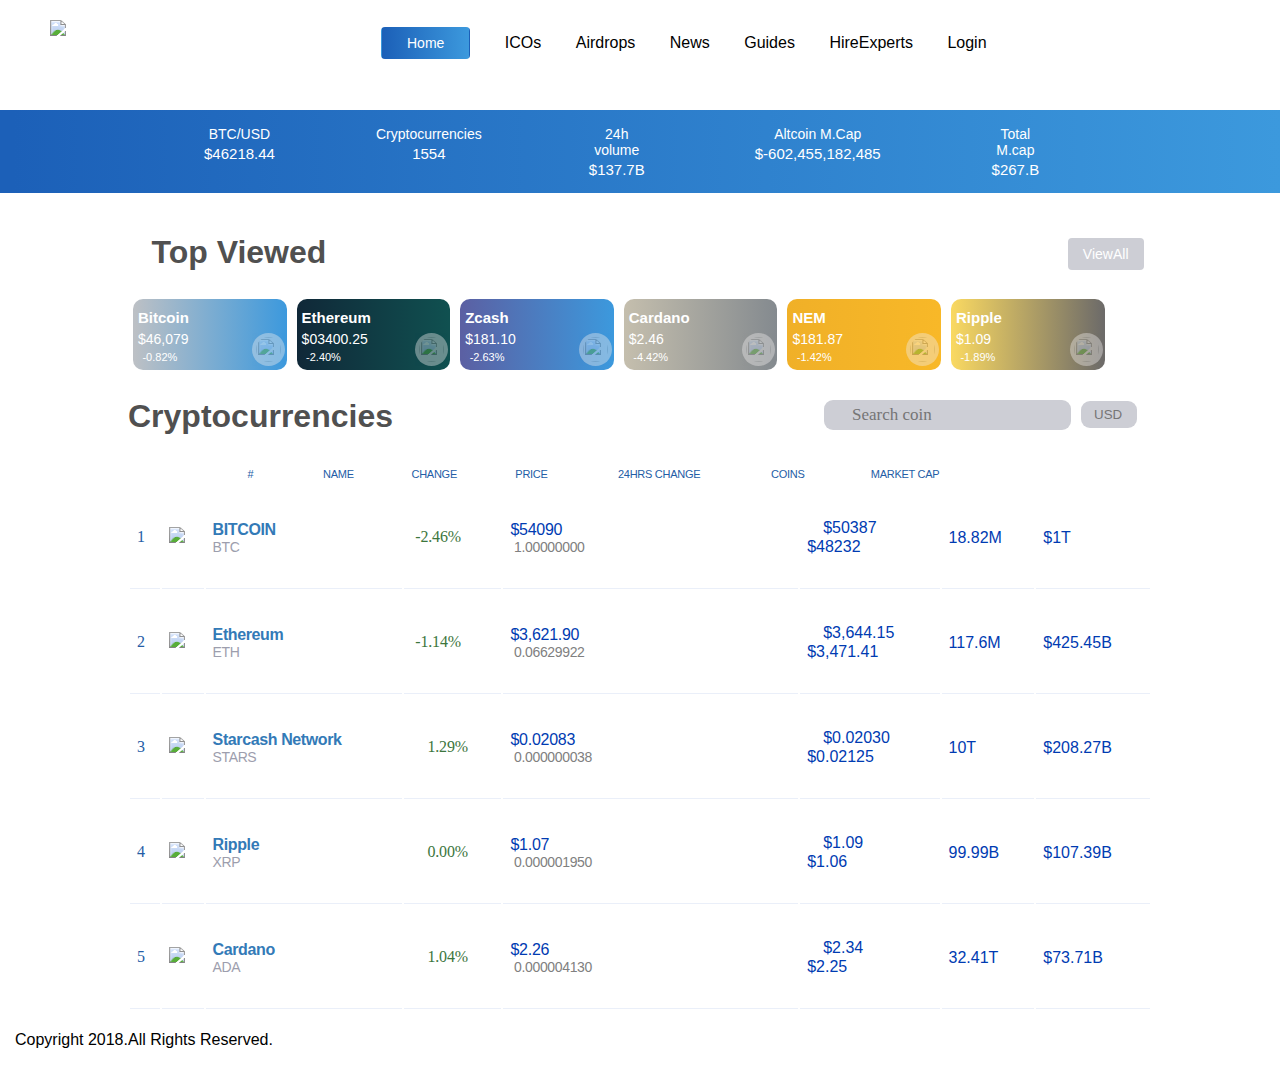
==== index.html @ 64156b5b "descriptive comment for code changes" ====
<!DOCTYPE html>
<html>
<head>
    <meta charset="utf-8">
    <meta name="viewport" content="width=device-width">
    <title>Cointopper</title>
    <link rel="stylesheet" href="./css/style.css">
    <!--<link rel="stylesheet" href="https://cdn.jsdelivr.net/npm/bootstrap@5.1.1/dist/css/bootstrap.min.css" integrity="sha384-F3w7mX95PdgyTmZZMECAngseQB83DfGTowi0iMjiWaeVhAn4FJkqJByhZMI3AhiU" crossorigin="anonymous">"</head>-->
    <script src="https://kit.fontawesome.com/80ae8c780f.js" crossorigin="anonymous"></script>
    <link rel="stylesheet"
        href="https://cdn.jsdelivr.net/npm/@fortawesome/fontawesome-free@5.15.4/css/fontawesome.min.css"
        integrity="sha384-jLKHWM3JRmfMU0A5x5AkjWkw/EYfGUAGagvnfryNV3F9VqM98XiIH7VBGVoxVSc7" crossorigin="anonymous">
<body>
    <header>
        
        <div class="container"></div>
        <div id="branding">
            
            <img src="C:\Users\hp\Desktop\cointoper\images\cc_logo.jpg"></image>
            <ul class="navbar">
          <div id="navbar1" class="navbar-collapse">
                <input type="checkbox" id="click">
               <!--- <div id="sideMenu">
                    <span class="fa fa-navicon" id="sideMenuClosed"></span>
                </div>-->
                <label for="click" class="menu-btn">
                    <i class="fas fa-bars"></i>
                </label>
                    <li><button type="submit">Home</button></li>
                    <li><a>ICOs</li></a>
                    <li><a>Airdrops</li></a>
                    <li><a>News</li></a>
                    <li><a>Guides</li></a>
                    <li><a>HireExperts</li></a>
                    <li><a>Login</li></a>
            </ul>
        </div>  
        </div>              
    </header>

    <div class="coindetailtop">
        <div class="container">
            <div class="row">
                <ul>
                    <div>
                        <li>BTC/USD </li>
                        <span>$46218.44</span>
                    </div>

                    <div>
                        <li>Cryptocurrencies </li>
                        <span>1554</span>
                    </div>

                    <div>
                        <li>24h volume</li>
                        <span>$137.7B</span>
                    </div>

                    <div>
                        <li>Altcoin M.Cap </li>
                        <span>$-602,455,182,485</span>
                    </div>

                    <div>
                        <li>Total M.cap </li>
                        <span>$267.B</span>
                    </div>
                </ul>
            </div>
        </div>
    </div>

    <section id="showcase">
        <div class="main">
            <div class="container">
                <h1>Top Viewed</h1>
                <form>
                    <button type="button">ViewAll</button>
                </form>
            </div>
        </div>
    </section>
    <section id="boxes">
        <div class="container">
            <div class="box">
                <div class="bx1">
                    <h1>Bitcoin</h1>
                    <p>$46,079</p>
                    <i class="fa fa-angle-double-right"></i>
                    <span>-0.82%</span>
                    <span class="top-image">
                        <img class="white-circle-top" height="30" draggable="false" onmousedown="return false"
                            src="C:\Users\hp\Desktop\cointoper\images\Cointopper_files\Cointopper_files\bitcoin-btc.png">
                    </span>
                </div>

                <div class="bx2">
                    <h1>Ethereum</h1>
                    <p>$03400.25</p>
                    <i class="fa fa-angle-double-right"></i>
                    <span>-2.40%</span>
                    <span class="top-image">
                        <img class="white-circle-top" height="30" draggable="false" onmousedown="return false"
                            src="C:\Users\hp\Desktop\cointoper\images\Cointopper_files\Cointopper_files\ethereum-eth.png">
                    </span>

                </div>

                <div class="bx3">
                    <h1>Zcash</h1>
                    <p>$181.10</p>
                    <i class="fa fa-angle-double-right"></i>
                    <span>-2.63%</span>
                    <span class="top-image">
                        <img class="white-circle-top" height="30" draggable="false" onmousedown="return false"
                            src="C:\Users\hp\Desktop\cointoper\images\Cointopper_files\Cointopper_files\zcash-zec.png">
                    </span>
                </div>

                <div class="bx4">
                    <h1>Cardano</h1>
                    <p>$2.46</p>
                    <i class="fa fa-angle-double-right"></i>
                    <span>-4.42%</span>
                    <span class="top-image">
                        <img class="white-circle-top" height="30" draggable="false" onmousedown="return false"
                            src="C:\Users\hp\Desktop\cointoper\images\Cointopper_files\Cointopper_files\cardano-ada.png">
                    </span>
                </div>

                <div class="bx5">
                    <h1>NEM</h1>
                    <p>$181.87</p>
                    <i class="fa fa-angle-double-right"></i>
                    <span>-1.42%</span>
                    <span class="top-image">
                        <img class="white-circle-top" height="30" draggable="false" onmousedown="return false"
                            src="C:\Users\hp\Desktop\cointoper\images\Cointopper_files\Cointopper_files\nem-xem.png">
                    </span>
                </div>

                <div class="bx6">
                    <h1>Ripple</h1>
                    <p>$1.09</p>
                    <i class="fa fa-angle-double-right"></i>
                    <span>-1.89%</span>
                    <span class="top-image">
                        <img class="white-circle-top" height="30" draggable="false" onmousedown="return false"
                            src="C:\Users\hp\Desktop\cointoper\images\Cointopper_files\Cointopper_files\ripple-xrp-new.png">
                    </span>
                </div>
            </div>
        </div>

    </section>
    <section id="Cryptocurrencies">
        <div class="stories">
            <div class="container">
                <div>
                    <h2>Cryptocurrencies</h2>
                    <div class="search-box">
                        <i class="fas fa-search" href="#"></i>
                        <input class="search-txt" type="text" name="" placeholder="Search coin">
                        <a class="search-btn" href="#"> </a>
                        <input class="text" type="text" placeholder="USD">
                    </div>
                </div>
            </div>
    </section>
    </div>
    <div class="table">
        <div class="container">
            <div class="table-responsive">
                <div class="float threat container">
                    <table class="table-coin-list">
                        <thead>
                            <tr role="row1" class="table sorter heading row">
                                <th class="tbl number">
                                    <a>#</a>
                                </th>
                                <th class="table header icon">
                                    <i class="table sorter icon"></i>
                                </th>
                                <th class="tbl name">
                                    <a>name</a>
                                    <i class="fa fa-angle-up" aria-hidden="true"></i>
                                </th>
                                <th class="tbl change">
                                    <a>change</a>
                                    <i class="fa fa-angle-up" aria-hidden="true"></i>
                                </th>
                                <th class="tbl price">
                                    <a>price</a>
                                    <i class="fa fa-angle-down" aria-hidden="true"></i>
                                </th>
                                <th class="hidden-xs">
                                    <a>24hrs change</a>
                                    <i class="fa fa-angle-down" aria-hidden="true"></i>
                                </th>
                                <!--  <th class="tbl graph">
                                    <div class="table sorter header inner">
                                        <a>graph(7 day)</a>
                                        <i class="fa fa-angle-down" aria-hidden="true"></i>
                                    </div>-->
                                </th>
                                <th class="coins">
                                    <a>coins</a>
                                    <i class="fa fa-angle-down" aria-hidden="true"></i>
                                </th>
                                <th class="market cap">
                                    <a>market cap</a>
                                    <i class="fa fa-angle-down" aria-hidden="true"></i>
                                </th>
                            </tr>
                        </thead>
                    </table>
                </div>
                <table id="my table" style="width: 100%;">
                    <thead>
                        <tr class="size-row">
                    <tbody aria-live="polite" aria-relevant="all">
                        <tr class="coinrow" data-symbol="BTC" role="row">
                            <td class="tbl-number">1</td>
                            <td><a>
                                    <span><img
                                            src="C:\Users\hp\Desktop\cointoper\images\Cointopper_files\bitcoin-btc.png"></span>
                                </a></td>
                            <td>
                                <div class="tbl-cap-title">BITCOIN </div>
                                <div class="tbl-cap-value">BTC </div>
                            </td>
                            <td>
                                <div class="tbl-change">
                                    <i class="fa fa-angle-double-right"></i>
                                    -2.46%
                                </div>
                            </td>
                            <td class="coin price value">
                                <div class="tbl-price">$54090</div>
                                <div class="tbl-price2">
                                    <i class="fa fa-bitcoin"></i>
                                    1.00000000
                                </div>
                            </td>
                            <td class="hidden-xs">
                                <div class="tbl-price1">
                                    <i class="tbl-arrow-up"></i>
                                    $50387
                                </div>
                                <div class="tbl-price3">
                                    <i class="tbl-arrow-down"></i>
                                    $48232
                                </div>
                            </td>
                            <!---<td class="tbl graph">

                            </td>-->
                            <td class="data text">
                                <div class="data-coins">18.82M</div>
                            </td>
                            <td class="text right">
                                <div class="tbl-m-cap">
                                    $1T
                                    <br>
                                </div>
                            </td>
                        </tr>
                        </tr>
                        <tr class="coinrow" data-symbol="ETH" role="row">
                            <td class="tbl-number">2</td>
                            <td>
                                <a><span>
                                        <img
                                            src="C:\Users\hp\Desktop\cointoper\images\Cointopper_files\ethereum-eth.png">
                                    </span></a>
                            </td>
                            <td>
                                <div class="tbl-cap-title">Ethereum </div>
                                <div class="tbl-cap-value">ETH </div>
                            </td>
                            <td>
                                <div class="tbl-change">
                                    <span>
                                        <i class="fa fa-angle-double-right"></i>
                                    </span>
                                    -1.14%
                            </td>
                            <td class="coin price value">
                                <div class="tbl-price">$3,621.90</div>
                                <div class="tbl-price2">
                                    <i class="fa fa-bitcoin"></i>
                                    0.06629922
                                </div>
                            </td>
                            <td class="hidden-xs">
                                <div class="tbl-price1">
                                    <i class="tbl-arrow-up"></i>
                                    $3,644.15
                                </div>
                                <div class="tbl-price3">
                                    <i class="tbl-arrow-down"></i>
                                    $3,471.41
                                </div>
                            </td>
                            <!--<td class="tbl graph">

                            </td>-->
                            <td class="data text">
                                <div class="data-coins">117.6M</div>
                            </td>

                            <td class="text right">
                                <div class="tbl-m-cap">
                                    $425.45B
                                    <br>
                                </div>
                            </td>
                        </tr>

                        <tr class="coinrow" data-symbol="Starcash" role="row">
                            <td class="tbl-number">3</td>
                            <td>
                                <a><span>
                                        <img
                                            src="C:\Users\hp\Desktop\cointoper\images\Cointopper_files\starcash-network-stars.png">
                                    </span></a>
                            </td>
                            <td>
                                <div class="tbl-cap-title">Starcash Network </div>
                                <div class="tbl-cap-value">STARS </div>
                            </td>
                            <td>
                                <div class="tbl-change">
                                    1.29%
                                    <span>
                                        <i class="tbl-arrow-up"></i>
                                    </span>
                            </td>
                            <td class="coin price value">
                                <div class="tbl-price">$0.02083</div>
                                <div class="tbl-price2">
                                    <i class="fa fa-bitcoin"></i>
                                    0.000000038
                                </div>
                            </td>
                            <td class="hidden-xs">
                                <div class="tbl-price1">
                                    <i class="tbl-arrow-up"></i>
                                    $0.02030
                                </div>
                                <div class="tbl-price3">
                                    <i class="tbl-arrow-down"></i>
                                    $0.02125
                                </div>
                            </td>
                            <!---<td class="tbl graph">

                            </td>-->

                            <td class="data text">
                                <div class="data-coins">10T</div>
                            </td>

                            <td class="text right">
                                <div class="tbl-m-cap">
                                    $208.27B
                                    <br>
                                </div>
                            </td>
                        </tr>
                        <tr class="coinrow" data-symbol="Starcash" role="row">
                            <td class="tbl-number">4</td>
                            <td>
                                <a><span>
                                        <img
                                            src="C:\Users\hp\Desktop\cointoper\images\Cointopper_files\ripple-xrp-new.png">
                                    </span></a>
                            </td>
                            <td>
                                <div class="tbl-cap-title">Ripple </div>
                                <div class="tbl-cap-value">XRP </div>
                            </td>
                            <td>
                                <div class="tbl-change">
                                    0.00%
                                    <span>
                                        <i class="tbl-arrow-up"></i>
                                    </span>
                            </td>
                            <td class="coin price value">
                                <div class="tbl-price">$1.07</div>
                                <div class="tbl-price2">
                                    <i class="fa fa-bitcoin"></i>
                                    0.000001950
                                </div>
                            </td>
                            <td class="hidden-xs">
                                <div class="tbl-price1">
                                    <i class="tbl-arrow-up"></i>
                                    $1.09
                                </div>
                                <div class="tbl-price3">
                                    <i class="tbl-arrow-down"></i>
                                    $1.06
                                </div>
                            </td>
                            <!--- <td class="tbl graph">

                            </td>-->

                            <td class="data text">
                                <div class="data-coins">99.99B</div>
                            </td>

                            <td class="text right">
                                <div class="tbl-m-cap">
                                    $107.39B
                                    <br>
                                </div>
                            </td>
                        </tr>
                        <tr class="coinrow" data-symbol="Starcash" role="row">
                            <td class="tbl-number">5</td>
                            <td>
                                <a><span>
                                        <img
                                            src="C:\Users\hp\Desktop\cointoper\images\Cointopper_files\cardano-ada.png">
                                    </span></a>
                            </td>
                            <td>
                                <div class="tbl-cap-title">Cardano </div>
                                <div class="tbl-cap-value">ADA </div>
                            </td>
                            <td>
                                <div class="tbl-change">
                                    1.04%
                                    <span>
                                        <i class="tbl-arrow-up"></i>
                                    </span>
                            </td>
                            <td class="coin price value">
                                <div class="tbl-price">$2.26</div>
                                <div class="tbl-price2">
                                    <i class="fa fa-bitcoin"></i>
                                    0.000004130
                                </div>
                            </td>
                            <td class="hidden-xs">
                                <div class="tbl-price1">
                                    <i class="tbl-arrow-up"></i>
                                    $2.34
                                </div>
                                <div class="tbl-price3">
                                    <i class="tbl-arrow-down"></i>
                                    $2.25
                                </div>
                            </td>
                            <!--- <td class="tbl graph">

                            </td>-->

                            <td class="data text">
                                <div class="data-coins">32.41T</div>
                            </td>

                            <td class="text right">
                                <div class="tbl-m-cap">
                                    $73.71B
                                    <br>
                                </div>
                            </td>
                        </tr>
                    </tbody>
                    </tr>
                    </thead>
                </table>
            </div>
        </div>
    </div>
    </div>
    <footer>
        <p>Copyright 2018.All Rights Reserved.</p>
    </footer>
</body>

</html>
---- css/style.css ----
body{
   font: 20px/1.5, 'Rubik',sans-serif;
   padding:0;
   margin:0;
   background-color:white;
}
.container{
    width: 80%;
    margin:auto;
    overflow:hidden;
}
header{
    background:white;
    font-family:'Rubik',sans-serif;
    color:black; 
    padding: 0px;
    margin: 20px 0px;
    margin-right: 100px;
    width: 100%;
    display: block;
    min-height:70PX;
    border-bottom:blue;
    font-weight: 500;
}
 header .current ul{
    margin: 0px;
    padding: 0px;
    font-style: bold;
}
 header li{
    font-size:16px;
    display:inline-block;
    padding: 10px -1px;
    margin: 0px 15px;
    margin-top: auto;
    font-weight:500;
}
li:active button{
    color: blue;
}
li:hover{
    color:blue;
    cursor: pointer;
    font-weight:400;
}
header button {
    background: linear-gradient(to right,#1c60b8 1%,#3c99dd 100%);
    font-family: inherit;
    font-size: 14px;
    font-weight: 500;
    border-radius: 4px;
    cursor: pointer;
    color: white;
    border:1px solid transparent;
    padding: 10px 25px;
    line-height: 10px;
}
header #branding  {
    float:left;
    margin:0px;
    padding: 0px 50px;
    margin-right: 20px;
}
#branding header image{
    max-width:170px;
    vertical-align: middle;
    height:auto;
    margin:15px;
    padding:15px;
}
.navbar{
    font-weight: 500;
    font-size: 16px;
    display: block;
    float: right;
    margin-top: 7px;
    margin-left: 260px;
    height: auto;
    width: auto;
    border-top: 0;
}
header .current a{
    color:blue;
    font-style: bold;
    padding: 10px 25px;
}
.menu-btn{
    display:none;
    float: right;
    color: rgb(131, 114, 114);
    position: relative;
    border-color: #ddd;
    font-size: 22px;
    padding: 9px 10px;
    margin-top: 8px;
    margin-right: 15px;
    margin-bottom: 8px;
    background-color: transparent;
    background-image: none;
    border: 1px solid transparent;
    border-radius: 4px;
    cursor: pointer;
}
.row{
    width: 100%;
    font-family:'Rubik',sans-serif;
    color: #838383;
    box-sizing: border-box;
    margin-right: -15px;
    margin-left: -15px;
    padding:0px 10px;
    font-weight: 545;
} 
.coindetailtop .row ul{
     color: white;
    float:left;
    padding: 0px 15px;
    margin:15px;
    font-size: 14px;
    text-align:center;
    display:flex;
    text-decoration: none;
}
.coindetailtop {
    background: linear-gradient(to right,#1c60b8 1%,#3c99dd 100%);
    padding: 0px 0px;
    width: 100%;
}
.coindetailtop .row ul li{
    display: flex;
    margin: 0 0 2px;
    color: white;
    font-size: 14px;
    padding: 1px 50px;
    display: inline-block; 
    text-align: center;
}
.row span{
    position:relative;
    font-size: 15px;
    font-family:rubic,sans-serif;
}
.main{
    margin: auto;
    padding: auto;
    display: block;
    font-family: 'Rubik',sans-serif;
    position: relative;
    min-height: 1px;
    padding-right:0px 15px;
    padding-left: 15px;
}
.main h1{
    font-size: 32px;
    float: left;
    margin: 45px 10px 24px;
    font-weight: 700;
    line-height: 28px;
    color:#505050;
}
.main button{
    float: right;
    background-color: #cdced5;
    color: white;
    border: 0;
    display: inline-block;
    padding: 6px 15px;
    margin: 45px 10px 24px;
    font-size: 14px;
    font-weight: 400;
    line-height: 1.42857143;
    vertical-align: middle;
    cursor: pointer;
    border-radius: 4px;
    text-decoration: none;
}

.bx1{
    color: white;
    font-family: 'Rubik',sans-serif;  
    width: 15%;
    margin:5px;
    padding:5px; 
    cursor: pointer;
    border-radius: 10px;
    position: relative;
    overflow: hidden;
    box-sizing:border-box;
    background: linear-gradient(to right,#bcc0c5 1%,#3c99dd 100%); 
    float: left;
    z-index: 1;
}
.bx2{
    color: white;
    font-family: 'Rubik',sans-serif;  
    width: 15%;
    margin:5px;
    padding:5px; 
    cursor: pointer;
    border-radius: 10px;
    position: relative;
    overflow: hidden;
    box-sizing:border-box;
    background:linear-gradient(to left, #105050 1%, #102838 100%);  
    float: left;
    z-index: 1;
}
.bx3{
    color: white;
    font-family: 'Rubik',sans-serif;  
    width: 15%;
    margin:5px;
    padding:5px; 
    cursor: pointer;
    border-radius: 10px;
    position: relative;
    overflow: hidden;
    box-sizing:border-box;
    background: linear-gradient(to right,#5b60a3 1%,#3c99dd 100%); 
    float: left;
    z-index: 1;
}
.bx4{
    color: white;
    font-family: 'Rubik',sans-serif;  
    width: 15%;
    margin:5px;
    padding:5px; 
    cursor: pointer;
    border-radius: 10px;
    position: relative;
    overflow: hidden;
    box-sizing:border-box;
    background: linear-gradient(to right,#c4bead 1%,#848a8f 100%); 
    float: left;
    z-index: 1;
}
.bx5{
    color: white;
    font-family: 'Rubik',sans-serif;  
    width: 15%;
    margin:5px;
    padding:5px; 
    cursor: pointer;
    border-radius: 10px;
    position: relative;
    overflow: hidden;
    box-sizing:border-box;
    background:linear-gradient(to left, #F8B828 1%, #F0B028 100%);
    float: left;
    z-index: 1;
}
.bx6{
    color: white;
    font-family: 'Rubik',sans-serif;  
    width: 15%;
    margin:5px;
    padding:5px; 
    cursor: pointer;
    border-radius: 10px;
    position: relative;
    overflow: hidden;
    box-sizing:border-box;
    background:linear-gradient(to left,#6d6b69 1%,#fad961 100%); 
    float: left;
    z-index: 1;
}
.fa fa-angle-double-right{
    color: white;
    width: 10px;
    height:10px;
    background-size:100px;
    margin:7px 4px 0 0;
    float:left;
}
.white-circle-top{
    float:right;
    background:#f1eded;
    border-radius: 50%;
    padding: 4px;
    width: 25px;
    height: 25px;
    
}
.top-image{
    display: block;
    position:absolute;
    float:right;
    max-width: 62px;
    max-height:62px;
    right: 2px;
    bottom: 4px;
    font-size: 72px;
    opacity: .4;
} 
.box h1 {
    font-size: 15px;
    color: white;
    padding: 0px 0px;
    margin: 5px 0px;
    text-align:left;
    position: relative;
    display:flex;
    box-sizing: border-box;
}

.box p{
    font-size: 14px;
    color:white;
    margin: auto;
    padding: auto;
    text-align: left;
    position: relative;
}
.box span{
    color: white;
    font-size: 11px;
    font-family: 'Rubik',sans-serif;
}

.box:hover h1  {
    background-color:lightcoral;
    width:45%;
    transition:0.5s;
    box-sizing:border-box;
}
.stories h2{
    color: #505050;
    font-size: 32px;
    font-weight:550;
    font-family: 'Rubik',sans-serif;
    margin: 0 0 24px;
    line-height: 28px;
    box-sizing: border-box;
    display: block;
    margin-block-start: 0.83em;
    margin-block-end: 0.83em;
    margin-inline-start: 0px;
    margin-inline-end: 0px;
}
.stories button{
    float:right;
    font-size: 10px;
    cursor: pointer;  
}
.search-box{
    color:#cdced5;
    border: 0;
    display:inline-flex;
    font-size: 14px;
    float:right;
    position: relative;
    padding:5px 10px 10px 28px;
    margin: 0px -5px;
    margin-top: -65px;
    margin-right: -5px;
    margin-left: -5px;
}
.serch-btn{
    font-size: 14px;
    background-color: #cdced5;
    vertical-align: middle;
    display: flex;
    padding: 0px 5px;
}
.search-txt{
    font-size: 17px;
    background-color: #cdced5;
    color: white;
    border: 0;
    border-radius: 9px;
    line-height: 1;
    display: block;
    padding: 5px 10px 5px 28px;
    margin: auto;
    font-weight: 300;
    color:white;
    background-image: none;
    font-family: inherit;
    letter-spacing: normal;
    cursor: text;
    
}

.fa-search{
    color:white;
    position:absolute;
    z-index: 2;
    left:17px;
    font-size: 14px;
    width: 20%;
    margin-left:-3.5px;
    padding: 10px 23px;
    top: 1;
    display: inline-block;
    font-family: 'Glyphicons Halflings';
    font-style: normal;
    font-weight: 400;
    line-height: 1;
}
.search-box .text{
    background-color: #cdced5;
    float: right;
    border-radius: 9px;
    color: white;
    width: 30px;
    border: 0;
    background-image: none;
    padding: 6px 13px;
    margin: 5px 10px;
    cursor: pointer;
}
.table-responsive{
    min-height: .01;
    overflow-x: auto;
    cursor: pointer;
}

.float threat container{
    overflow-x: hidden;
    position:fixed;
    margin-top: 0px;
    top: 0px;
    z-index: 1001;
    will-change:transform;
    transform: translateX(165px)translateY(90px);
    left:0px;
    width: 1020px;
    display: block;
}
.table-coin-list{
    border-collapse: separate;
    border: 0px none rgb(131, 131,131);
    display: table;
    width:750px;
    margin: 0px;
    margin-top: 10px;
    cursor: pointer;
}
.table sorter header inner{
    font: 11px rubik,sans-serif;
}
 .tbl-number{
    color:#cdced5;
    padding-top: 36px;
}
.tbl-change{
    font-family:16px 'Rubik',sans-serif;
    color:#3C763D;
    letter-spacing: -0.18px;
}
.tbl-cap-title{
    color:#337ab7;
    font-size: 16px;
    font-family:'Rubik',sans-serif;
    letter-spacing: -0.39px;
    line-height: 19px;
    font-weight: 700;
}
.tbl-cap-value{
    color:#9d9ead;
    font-size: 14px;
    font-family: 'Rubik',sans-serif;
    letter-spacing: -0.39px;
    line-height: 16px;
}
.tbl-price{
    color:#003bb2;
    font-size: 16px;
    font-family: 'Rubik',sans-serif;
    line-height: 19px;
    font-weight:500;
    letter-spacing: -0.27px;
    
}
.tbl-price2{
    color: gray;
    font-size: 14px;
    font-family: 'Rubik',sans-serif;
    line-height: 16px;
    letter-spacing:-0.34px;
    min-width: 200px;
}
.tbl-price1{
    color:#003bb2;
    font-size: 16px;
    font-family: 'Rubik',sans-serif;
    line-height: 19px;
}
.tbl-price3{
    color:#003bb2;
    font-size: 16px;
    font-family: 'Rubik',sans-serif;
    line-height: 19px;
}
.data-coins{
    color:#003bb2;
    font-size: 16px;
    font-family: 'Rubik',sans-serif;
    line-height: 19px;
}
.tbl-m-cap{
    color:#003bb2;
    font-size: 16px;
    font-family: 'Rubik',sans-serif;
    line-height: 19px;
}
.data text{
    color: gray;
}
.table{
    max-width: 100%;
    margin-bottom: 20px;
}
.table-change .fa-angle-double-right{
    color: green;
}
.fa{
    display: inline-block;
    font: normal normal normal 14px/1 FontAwesome;
}
.tbl-arrow-up, .tbl-aroow-down{
    background: url(C:\Users\hp\Desktop\cointoper\images\down_arrow_red.png)left top no-repeat;
    display: inline-block;
    width: 12px;
    height: 12px;
    background-size: 100%;
    margin: 4px 4px 0 0;
    float:left;
}
.tbl-arrow-up{
    background:url(C:\Users\hp\Desktop\cointoper\images\up_arrow_green.png)left top no-repeat;
    background-size: 100%;
}
.a{
    color: blue;
    text-decoration: none;
}
.table thead tr th{
    color:#245da6;
    padding: 0 8px;
    font-weight: 500;
    font-size: 11px;
    text-transform: uppercase;
    letter-spacing:-0.27px;
    border: 0;
    vertical-align: bottom;
}

.table tbody tr td{
    color: #245da6;
    padding: 32px 7px;
    border-bottom: 1px solid #eaeff9;
}

.hidden-xs .data text .text right{
    color: #245da6;
    font-size: 16px;
    line-height: 19px;
    letter-spacing: -0.27px;
}
footer p{
    padding: 0px 15px;
    font: 16px rubik, sans-serif;
}


@media(max-width:991px){
    body{
        margin-bottom: 0;
    }
}
/*@media(min-width :1024px){ 
    header nav{
    padding-left: 50px;
    padding-right: 50px;
    margin-right: auto;
    margin-left: auto;
    }
}*/
#click{
    display:none;
}
@media(max-width:767px){
    .coindetailtop{
        margin-bottom: 30px;
        width: auto;
    }
}
 @media (max-width:900px){
     .menu-btn{
         display:block;
         position: absolute;
     }
     #click:checked ~ ul{
         left: 0%;
     }
       header ul{
            position:absolute;
            top: 30px;
            left:0;
            background:white;
            height:100vh;
            width: 100%;
            display:block;
            text-align:left ;
            transition: all 0.3s ease;
        }
        header ul li{
            margin: 10px 30px;
            padding:0 100px;
            display:block;
        }
        header ul li a{
            position: relative;
            text-decoration: none;
            font-size: 16px;
            font-weight: 500;
            font-style:bold;
            display: block;
        }
        header ul li a:hover 
        header ul li a.active{
         background:salmon;
            color:blue;
        }
        .menu-btn a:hover{
            background-color: blue;
            color: black;
        }
        .navbar-collapse{
            display: inline-block;
           /* width: 30px;*/
            height: 30px;
            padding: 13px;
        }
        .navbar-collapse .menu-btn{
            display: inline-block;
            position: relative;
            right: 0px;
            top: 0px;
        }
        .navbar-collapse .menu-btn .lable{
            display: inline-block;
            width: 50px;
            height: 50px;
            padding: 13px;
        }
        .navbar1 .menu-btn .lable:hover, .navbar1 :checked~ .menu-btn .lable{
            background-color: tomato;
        }
        .navbar-collapse .menu-btn lable li{
            display: block;
            width: 25px;
            height: 10px;
            border-top: 2px solid #eee;
        }
    }
    @media(max-width:900px){
        .coindetailtop {
            text-align: center;
            position: relative;
            min-height: 1px;
            padding-right: 15px;
            padding-left: 30px;
            margin-bottom: 30px;
            margin-top: 200px;
        }
    }
    @media only screen and(min-width:468px){
        .coindetailtop ul{
            margin-left: 50px;
            text-align: center;
            position: relative;
            min-height: 1px;
            padding-right: 15px;
            padding-left: 15px;
        }
    }
    @media only screen and (min-width:600px){
 .col-s-1 {width: 8.33%;}
  .col-s-2 {width: 16.66%;}
  .col-s-3 {width: 25%;}
  .col-s-4 {width: 33.33%;}
  .col-s-5 {width: 41.66%;}
  .col-s-6 {width: 50%;}
  .col-s-7 {width: 58.33%;}
  .col-s-8 {width: 66.66%;}
  .col-s-9 {width: 75%;}
  .col-s-10 {width: 83.33%;}
  .col-s-11 {width: 91.66%;}
  .col-s-12 {width: 100%;}
  .coindetailtop{
      background-color: green;
  }
}
    @media(max-width:468px){
        .main button{
            float: revert;
            margin-top: auto;
        }
    }
@media(max-width:991px){
    .table-responsive{
        border:0;
        overflow:hidden;
    }
}
@media screen and(max-width:767px){
    .table-responsive{
        width: 100%;
        margin-bottom: 15px;
    }   
}
@media(max-width:768px){
    .search-box{
        float:revert;
        position:relative;
        width: 50%;
        min-height:1px;
        padding-right: 15px;
        padding-left: 15px;
    }
}
@media(max-width:768px){
    #boxes{
        position: relative; 
    }
    #boxes .bx1{
        position: relative;
        width: 30%;
    }
    #boxes .bx2{
        position: relative;
        width: 30%;
    }
    #boxes .bx3{
        position: relative;
        width: 30%;
    }
    #boxes .bx4{
        position: relative;
        width: 25%;
        display: none;
    }
    #boxes .bx5{
        position: relative;
        width: 25%;
        display: none;
    }
    #boxes .bx6{
        position: relative;
        width: 25%;
        display: none;
    }
}
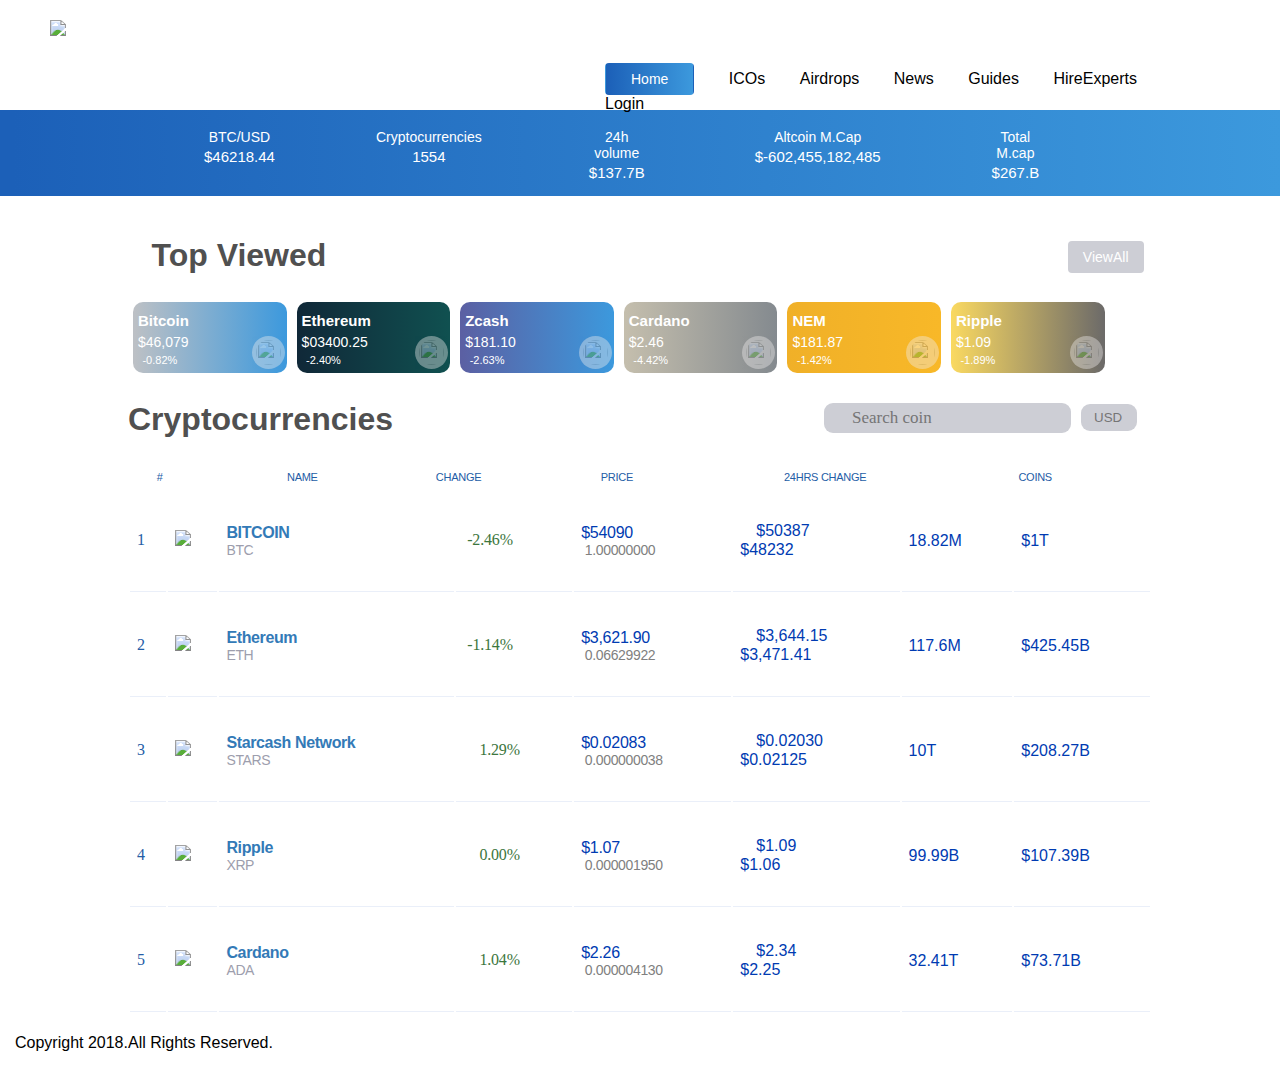
==== commit 5757261d: "descriptive comment for code changes" ====
--- a/index.html
+++ b/index.html
@@ -12,12 +12,12 @@
         integrity="sha384-jLKHWM3JRmfMU0A5x5AkjWkw/EYfGUAGagvnfryNV3F9VqM98XiIH7VBGVoxVSc7" crossorigin="anonymous">
 <body>
     <header>
-        
+        <nav>
         <div class="container"></div>
         <div id="branding">
             
             <img src="C:\Users\hp\Desktop\cointoper\images\cc_logo.jpg"></image>
-            <ul class="navbar">
+            <ul>
           <div id="navbar1" class="navbar-collapse">
                 <input type="checkbox" id="click">
                <!--- <div id="sideMenu">
@@ -35,7 +35,8 @@
                     <li><a>Login</li></a>
             </ul>
         </div>  
-        </div>              
+        </div>  
+    </nav>            
     </header>
 
     <div class="coindetailtop">
@@ -172,7 +173,7 @@
     <div class="table">
         <div class="container">
             <div class="table-responsive">
-                <div class="float threat container">
+                <div class="float threat">
                     <table class="table-coin-list">
                         <thead>
                             <tr role="row1" class="table sorter heading row">
@@ -243,7 +244,7 @@
                                     1.00000000
                                 </div>
                             </td>
-                            <td class="hidden-xs">
+                            <td class="hidden-xs">  
                                 <div class="tbl-price1">
                                     <i class="tbl-arrow-up"></i>
                                     $50387
--- a/css/style.css
+++ b/css/style.css
@@ -68,13 +68,13 @@
     margin:15px;
     padding:15px;
 }
-.navbar{
+.navbar-collapse{
     font-weight: 500;
     font-size: 16px;
     display: block;
     float: right;
     margin-top: 7px;
-    margin-left: 260px;
+    margin-left:500px;
     height: auto;
     width: auto;
     border-top: 0;
@@ -416,7 +416,7 @@
     cursor: pointer;
 }
 
-.float threat container{
+.floatthreat{
     overflow-x: hidden;
     position:fixed;
     margin-top: 0px;
@@ -432,7 +432,7 @@
     border-collapse: separate;
     border: 0px none rgb(131, 131,131);
     display: table;
-    width:750px;
+    width:1220px;
     margin: 0px;
     margin-top: 10px;
     cursor: pointer;
@@ -479,7 +479,7 @@
     font-family: 'Rubik',sans-serif;
     line-height: 16px;
     letter-spacing:-0.34px;
-    min-width: 200px;
+    
 }
 .tbl-price1{
     color:#003bb2;
@@ -568,6 +568,7 @@
 @media(max-width:991px){
     body{
         margin-bottom: 0;
+        font-size: 22px;
     }
 }
 /*@media(min-width :1024px){ 
@@ -586,8 +587,12 @@
         margin-bottom: 30px;
         width: auto;
     }
-}
- @media (max-width:900px){
+    .coindetailtop .row .ul{
+        margin:0 10px;
+        padding:30px;
+    }
+}
+ @media (max-width:765px){
      .menu-btn{
          display:block;
          position: absolute;
@@ -597,7 +602,7 @@
      }
        header ul{
             position:absolute;
-            top: 30px;
+            top: 30px;  
             left:0;
             background:white;
             height:100vh;
@@ -608,7 +613,7 @@
         }
         header ul li{
             margin: 10px 30px;
-            padding:0 100px;
+            padding: 0 40px;
             display:block;
         }
         header ul li a{
@@ -653,7 +658,7 @@
             display: block;
             width: 25px;
             height: 10px;
-            border-top: 2px solid #eee;
+            border-bottom: 2px solid #eee;
         }
     }
     @media(max-width:900px){
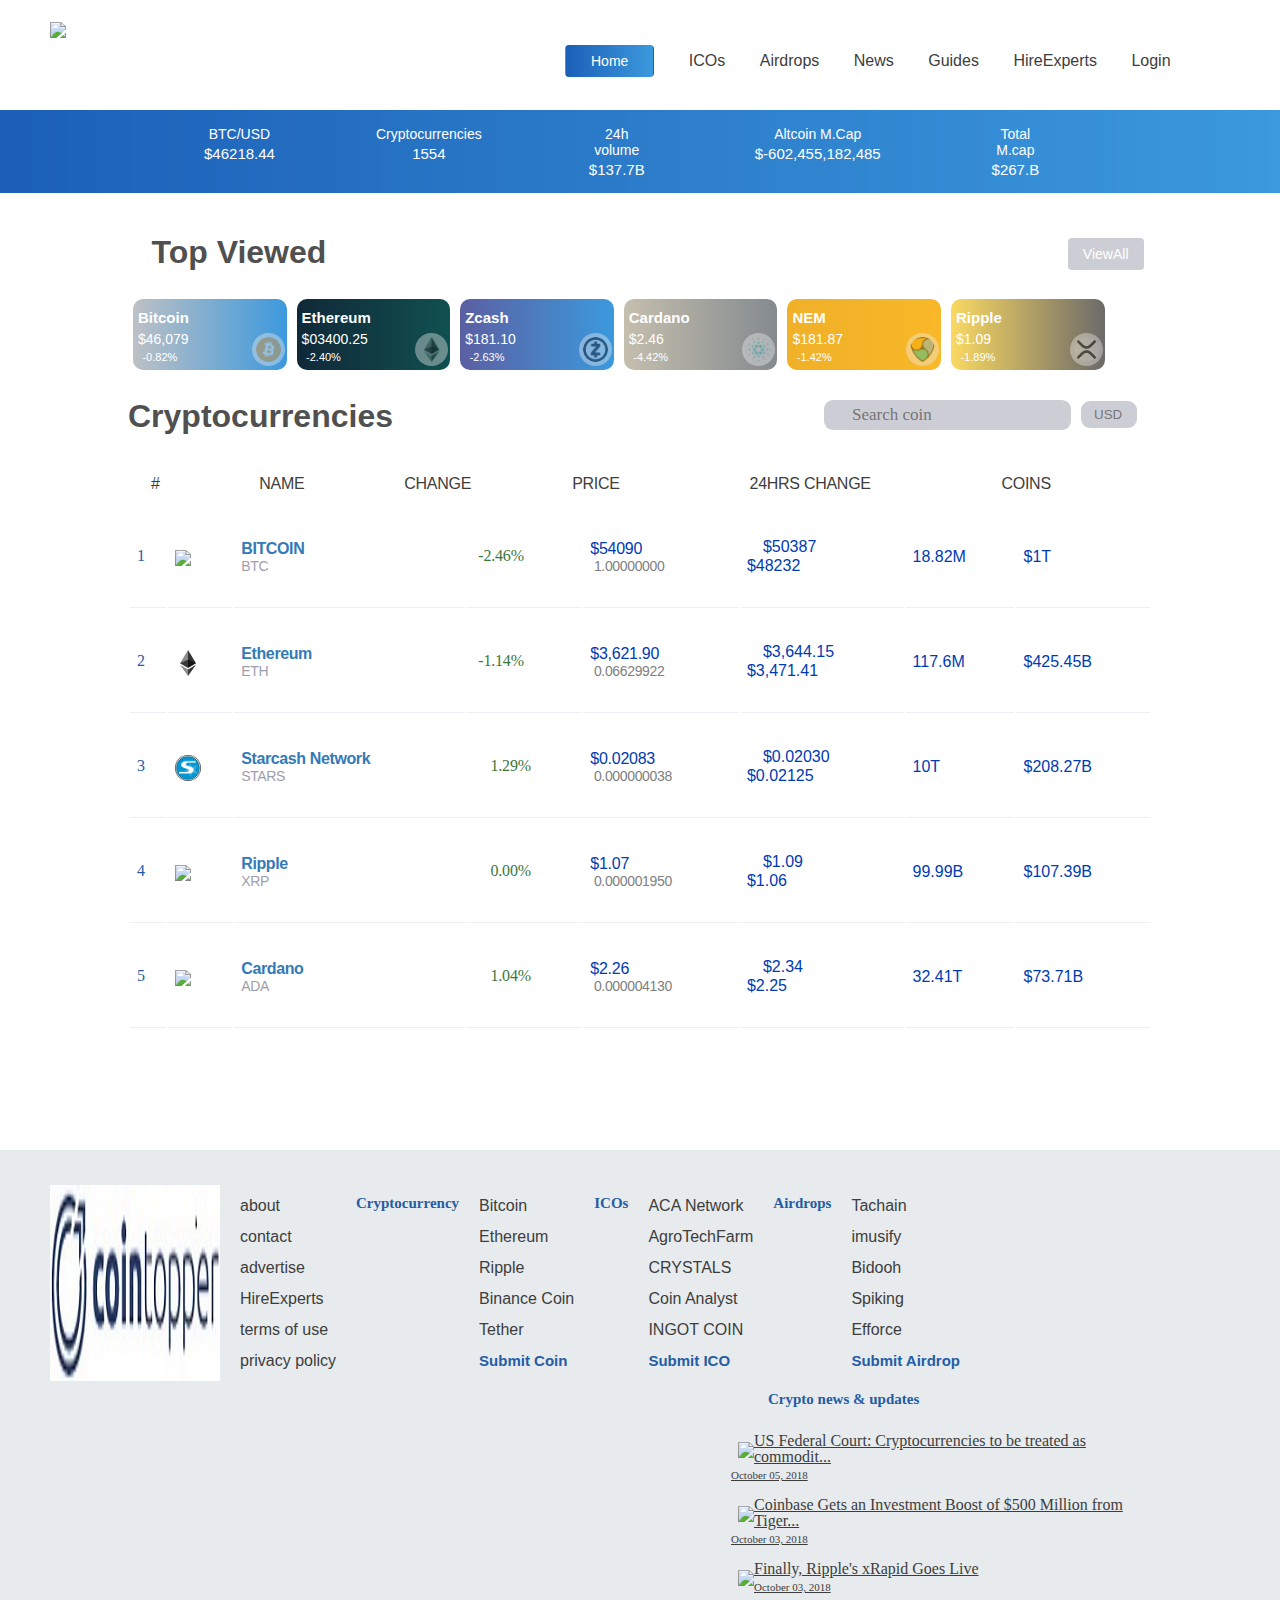
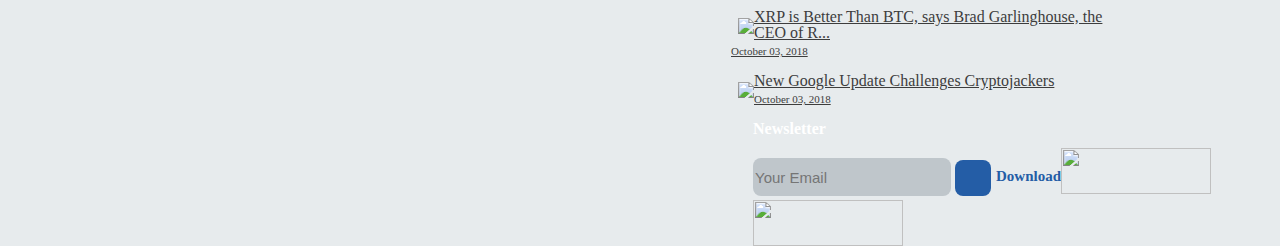
==== commit e1298ef9: "descriptive comment for code changes" ====
--- a/index.html
+++ b/index.html
@@ -1,5 +1,6 @@
 <!DOCTYPE html>
 <html>
+
 <head>
     <meta charset="utf-8">
     <meta name="viewport" content="width=device-width">
@@ -10,33 +11,34 @@
     <link rel="stylesheet"
         href="https://cdn.jsdelivr.net/npm/@fortawesome/fontawesome-free@5.15.4/css/fontawesome.min.css"
         integrity="sha384-jLKHWM3JRmfMU0A5x5AkjWkw/EYfGUAGagvnfryNV3F9VqM98XiIH7VBGVoxVSc7" crossorigin="anonymous">
+
 <body>
     <header>
         <nav>
-        <div class="container"></div>
-        <div id="branding">
-            
-            <img src="C:\Users\hp\Desktop\cointoper\images\cc_logo.jpg"></image>
-            <ul>
-          <div id="navbar1" class="navbar-collapse">
-                <input type="checkbox" id="click">
-               <!--- <div id="sideMenu">
+            <div class="container"></div>
+            <div id="branding">
+
+                <img src="C:\Users\hp\Desktop\cointoper\images\cc_logo.jpg"></image>
+                <ul>
+                    <div id="navbar1" class="navbar-collapse">
+                        <input type="checkbox" id="click">
+                        <!--- <div id="sideMenu">
                     <span class="fa fa-navicon" id="sideMenuClosed"></span>
                 </div>-->
-                <label for="click" class="menu-btn">
-                    <i class="fas fa-bars"></i>
-                </label>
-                    <li><button type="submit">Home</button></li>
-                    <li><a>ICOs</li></a>
-                    <li><a>Airdrops</li></a>
-                    <li><a>News</li></a>
-                    <li><a>Guides</li></a>
-                    <li><a>HireExperts</li></a>
-                    <li><a>Login</li></a>
-            </ul>
-        </div>  
-        </div>  
-    </nav>            
+                        <label for="click" class="menu-btn">
+                            <i class="fas fa-bars"></i>
+                        </label>
+                        <li><button type="submit">Home</button></li>
+                        <li><a>ICOs</li></a>
+                        <li><a>Airdrops</li></a>
+                        <li><a>News</li></a>
+                        <li><a>Guides</li></a>
+                        <li><a>HireExperts</li></a>
+                        <li><a>Login</li></a>
+                </ul>
+            </div>
+            </div>
+        </nav>
     </header>
 
     <div class="coindetailtop">
@@ -92,7 +94,7 @@
                     <span>-0.82%</span>
                     <span class="top-image">
                         <img class="white-circle-top" height="30" draggable="false" onmousedown="return false"
-                            src="C:\Users\hp\Desktop\cointoper\images\Cointopper_files\Cointopper_files\bitcoin-btc.png">
+                            src=".\images\Cointopper_files\bitcoin-btc.png">
                     </span>
                 </div>
 
@@ -103,7 +105,7 @@
                     <span>-2.40%</span>
                     <span class="top-image">
                         <img class="white-circle-top" height="30" draggable="false" onmousedown="return false"
-                            src="C:\Users\hp\Desktop\cointoper\images\Cointopper_files\Cointopper_files\ethereum-eth.png">
+                            src=".\images\Cointopper_files\ethereum-eth.png">
                     </span>
 
                 </div>
@@ -115,7 +117,7 @@
                     <span>-2.63%</span>
                     <span class="top-image">
                         <img class="white-circle-top" height="30" draggable="false" onmousedown="return false"
-                            src="C:\Users\hp\Desktop\cointoper\images\Cointopper_files\Cointopper_files\zcash-zec.png">
+                            src=".\images\Cointopper_files\Cointopper_files\zcash-zec.png">
                     </span>
                 </div>
 
@@ -126,7 +128,7 @@
                     <span>-4.42%</span>
                     <span class="top-image">
                         <img class="white-circle-top" height="30" draggable="false" onmousedown="return false"
-                            src="C:\Users\hp\Desktop\cointoper\images\Cointopper_files\Cointopper_files\cardano-ada.png">
+                            src=".\images\Cointopper_files\cardano-ada.png">
                     </span>
                 </div>
 
@@ -137,7 +139,7 @@
                     <span>-1.42%</span>
                     <span class="top-image">
                         <img class="white-circle-top" height="30" draggable="false" onmousedown="return false"
-                            src="C:\Users\hp\Desktop\cointoper\images\Cointopper_files\Cointopper_files\nem-xem.png">
+                            src=".\images\Cointopper_files\Cointopper_files\nem-xem.png">
                     </span>
                 </div>
 
@@ -148,7 +150,7 @@
                     <span>-1.89%</span>
                     <span class="top-image">
                         <img class="white-circle-top" height="30" draggable="false" onmousedown="return false"
-                            src="C:\Users\hp\Desktop\cointoper\images\Cointopper_files\Cointopper_files\ripple-xrp-new.png">
+                            src=".\images\Cointopper_files\Cointopper_files\ripple-xrp-new.png">
                     </span>
                 </div>
             </div>
@@ -244,7 +246,7 @@
                                     1.00000000
                                 </div>
                             </td>
-                            <td class="hidden-xs">  
+                            <td class="hidden-xs">
                                 <div class="tbl-price1">
                                     <i class="tbl-arrow-up"></i>
                                     $50387
@@ -272,8 +274,7 @@
                             <td class="tbl-number">2</td>
                             <td>
                                 <a><span>
-                                        <img
-                                            src="C:\Users\hp\Desktop\cointoper\images\Cointopper_files\ethereum-eth.png">
+                                        <img src="./images/Cointopper_files/ethereum-eth.png">
                                     </span></a>
                             </td>
                             <td>
@@ -323,8 +324,7 @@
                             <td class="tbl-number">3</td>
                             <td>
                                 <a><span>
-                                        <img
-                                            src="C:\Users\hp\Desktop\cointoper\images\Cointopper_files\starcash-network-stars.png">
+                                        <img src="./images/Cointopper_files/starcash-network-stars.png">
                                     </span></a>
                             </td>
                             <td>
@@ -481,7 +481,193 @@
     </div>
     </div>
     <footer>
-        <p>Copyright 2018.All Rights Reserved.</p>
+        <div class="container-fluid">
+            <div class="footer-logo">
+                <img src=".\images\cc_logo.jpg"></image>
+                <ul class="footer-links">
+                    <li>about</li>
+                    <li>contact</li>
+                    <li>advertise</li>
+                    <li>HireExperts</li>
+                    <li>terms of use</li>
+                    <li>privacy policy</li>
+                </ul>
+                <h4 class="footer-link-title">Cryptocurrency</h4>
+                <ul class="footer-links">
+                    <li>Bitcoin</li>
+                    <li>Ethereum</li>
+                    <li>Ripple </li>
+                    <li>Binance Coin</li>
+                    <li>Tether</li>
+                    <li><a class="footer-link-title">Submit Coin</a></li>
+                </ul>
+                <h4 class="footer-link-title">ICOs</h4>
+                <ul class="footer-links">
+                    <li>ACA Network</li>
+                    <li>AgroTechFarm</li>
+                    <li>CRYSTALS</li>
+                    <li>Coin Analyst</li>
+                    <li>INGOT COIN</li>
+                    <li><a class="footer-link-title">Submit ICO</a></li>
+                </ul>
+                <h4 class="footer-link-title">Airdrops</h4>
+                <ul class="footer-links">
+                    <li>Tachain</li>
+                    <li>imusify</li>
+                    <li>Bidooh</li>
+                    <li>Spiking</li>
+                    <li>Efforce</li>
+                    <li><a class="footer-link-title">Submit Airdrop</a></li>
+                </ul>
+            </div>
+        </div>
+        <div class="news-update">
+            <div>
+                <h4 class="footer-link-title">Crypto news &amp; updates</h4>
+            </div>
+            <div class="fotter-row">
+                <div class="footer-text">
+                    <div class="fotter-row">
+                        <a
+                            href="https://cointopper.com/news/us-federal-court-cryptocurrencies-to-be-treated-as-commodities">
+                            <div class="pull-left">
+                                <img
+                                    src="https://cointopper.com/uploads/topics/us-federal-court-cryptocurrencies-to-be-treated-as-commodities-15387446239784.jpg">
+
+                            </div>
+                            <div class="footer-guide-text">
+                                <p>US Federal Court: Cryptocurrencies to be treated as commodit...</p>
+                                <p class="footer-news-date">October 05, 2018</p>
+                            </div>
+                        </a>
+                    </div>
+                </div>
+                <div class="footer-text">
+                    <div class="fotter-row">
+                        <a
+                            href="https://cointopper.com/news/coinbase-gets-an-investment-boost-of-500-million-from-tiger-global-valuation-increases-to-8-billion">
+                            <div class="pull-left">
+                                <img
+                                    src="https://cointopper.com/uploads/topics/coinbase-gets-an-investment-boost-of-500-million-from-tiger-global-valuation-increases-to-8-billion-15385981723678.png">
+
+                            </div>
+                            <div class=" footer-guide-text">
+                                <p>Coinbase Gets an Investment Boost of $500 Million from Tiger...</p>
+                                <p class="footer-news-date">October 03, 2018</p>
+                            </div>
+                        </a>
+                    </div>
+                </div>
+                <div class="footer-text">
+                    <div class="fotter-row">
+                        <a href="https://cointopper.com/news/finally-ripples-xrapid-goes-live">
+                            <div class="pull-left">
+                                <img
+                                    src="https://cointopper.com/uploads/topics/finally-ripples-xrapid-goes-live-15385976068960.jpg">
+
+                            </div>
+                            <div class="footer-guide-text">
+                                <p>Finally, Ripple's xRapid Goes Live</p>
+                                <p class="footer-news-date">October 03, 2018</p>
+                            </div>
+                        </a>
+                    </div>
+                </div>
+                <div class="footer-text">
+                    <div class="fotter-row">
+                        <a
+                            href="https://cointopper.com/news/xrp-is-better-than-btc-says-brad-garlinghouse-the-ceo-of-ripple-labs">
+                            <div class="pull-left">
+                                <img
+                                    src="https://cointopper.com/uploads/topics/xrp-is-better-than-btc-says-brad-garlinghouse-the-ceo-of-ripple-labs-15385969066753.jpg">
+
+                            </div>
+                            <div class="footer-guide-text">
+                                <p>XRP is Better Than BTC, says Brad Garlinghouse, the CEO of R...</p>
+                                <p class="footer-news-date">October 03, 2018</p>
+                            </div>
+                        </a>
+                    </div>
+                </div>
+                <div class="footer-text">
+                    <div class="fotter-row">
+                        <a href="https://cointopper.com/news/new-google-update-challenges-cryptojackers">
+                            <div class="pull-left">
+                                <img
+                                    src="https://cointopper.com/uploads/topics/new-google-update-challenges-cryptojackers-15385526567561.jpg">
+
+                            </div>
+                            <div class="footer-guide-text">
+                                <p>New Google Update Challenges Cryptojackers</p>
+                                <p class="footer-news-date">October 03, 2018</p>
+                            </div>
+                        </a>
+                    </div>
+                </div>
+            </div>
+
+
+
+
+        <div class="fotter-row">
+            <div class="footer-newsletter">
+                <h4>Newsletter</h4>
+                <div class="form-inline text-left">
+
+                    <form method="POST" action="https://cointopper.com" accept-charset="UTF-8"
+                        class="subscribeForm form-inline text-right subscribeFormFooter"><input name="_token"
+                            type="hidden" value="ugZk0e1i4WmuyglkUygEh0a8Lqxg6trtmQ8Yf5tq">
+                        <div class="form-inline text-left">
+                            <div class="input-group">
+                                <input placeholder="Your Email" class="form-control" id="subscribe_email"
+                                    data-msg="Please enter your email address" data-rule="email" name="subscribe_email"
+                                    type="email" value=""> <span class="input-group-btn">
+                                    <button type="submit" id="news" class="btn btn-primary"><i class="fa fa-arrow-right"
+                                            aria-hidden="true"></i></button>
+                                </span>
+                            </div>
+
+                        </div>
+                        <div class="ct2" id="subscribeerrormessagefooter"></div>
+                    </form>
+                </div>
+            </div>
+
+            <div class="fotter-row">
+
+                <h4 class="footer-link-title pull-left footer-download">Download</h4>
+
+            </div>
+            <div class="footer-app-icon pull-left">
+
+                <a href="https://play.google.com/store/apps/details?id=com.cointopper.coinlist" target="_blank"><img
+                        style="max-height: 50px; height: 46px !important;" height="50px" width="150px"
+                        class="footer-android" src="https://cointopper.com/images/android_app_icon.png"></a>
+
+            </div>
+
+
+            <div class="fotter-row">
+
+                <h4 class="footer-link-title pull-left footer-download">&nbsp;</h4>
+
+            </div>
+            <div class="footer-app-icon pull-left">
+
+                <a href="https://itunes.apple.com/in/app/cointopper/id1384477178?mt=8" target="_blank"><img
+                        style="max-height: 50px; height: 46px !important;" width="150px" height="50px"
+                        class="footer-ios" src="https://cointopper.com/images/ios_app_icon.png"></a>
+            </div>
+
+
+
+        </div>
+
+        
+        
+        </div>
+
+
     </footer>
 </body>
 
--- a/css/style.css
+++ b/css/style.css
@@ -559,10 +559,189 @@
     line-height: 19px;
     letter-spacing: -0.27px;
 }
-footer p{
+footer{
+    background:#e7ebed;
+    margin-top: 100px;
+    padding: 35px 0 0;
+    color: #fff;
+    font-size: 16px;
+    line-height: 16px;
+    position: absolute;
+    width: 100%;
+    height: 60px;
+    display: table;
+}
+.container-fluid{
+    padding-left: 50px;
+    padding-right: 50px;
+    margin-right: auto;
+    margin-left: auto;
+}
+.footer-logo{
+    display:flex;
+    float: left;
+}
+.fotter-row{
+    margin-right: -15px;
+    margin-left: -15px;
+}
+img{
+    max-width: 200%;
+    height: auto;
+    vertical-align: middle;
+    border: 0;
+}
+ul, li{
+    margin: 0;
+    padding: 0;
+    list-style: none;
+    font: 16px rubik,sans-serif;
+}
+.footer-link-title{
+    margin: 10px 0px 26px;
+    padding: 0;
+    color: #245da6;
+    font-size: 15px;
+    font-weight: 600;
+    margin-bottom: 26px;
+}
+h4{
+    margin-top: 10px;
+}
+.news-update{
+    width: 40%;
+    float: right;
+}
+.footer-links li, a{
+    color: #3d3d3d;
+    font-size: 16px;
+    line-height: 31px;
+}
+.footer-links{
+    margin: 5px;
+    padding: 0 15px;
+}
+.footer-newsletter .form-control, .input-group .form-control:first-child{
+    background-color: rgb(191, 198, 203);
+    width: 80%;
+    color: rgb(255, 255, 255);
+    height: 36px;
+    font-size: 15px;
+    font-weight: 400;
+    box-shadow: none;
+    border: 0px;
+    border-radius: 8px;
+}
+/*.col-md-3{
+    width: 15%;
+    float: left;
+    position: relative;
+    min-height: 1px;
+    padding-right: 15px;
+    padding-left: 15px;
+}
+.col-md-4{
+    width: 33.3333333%;
+    float: left;
+    position: relative;
+    min-height: 1px;
+    padding-right: 15px;
+    padding-left: 15px;
+}
+.col-md-6{
+    width: 50%;
+    float: left;
+    position: relative;
+    min-height: 1px;
+    padding-right: 15px;
+    padding-left: 15px;
+}
+.col-xs-8{
+    float: left;
+    position: relative;
+    min-height: 1px;
+    padding-right: 15px;
+    padding-left: 15px;
+    width: 66.66666667%;
+}
+.col-md-9{
+    float: left;
+}
+.col-md-12{
+    float: left;
+    width: 100%;
+    position: relative;
+    min-height: 1px;
+    padding-right: 15px;
+    padding-left: 15px;
+}*/
+
+
+#news{
+    background-color: rgb(36, 93, 166);
+    border: 0px;
+    height: 36px;
+    width: 36px;
+    padding: 0px;
+    color:rgb(255, 255, 255);
+    border-radius: 8px;
+}
+.footer-app-icon{
+    margin-top: -10px;
+    text-align: center;
+    max-height: 50px;
+    height: 46px;
+}
+.pull-left{
+    float: left;
+}
+.footer-guide-text{
+    margin-left: -22px;
+    padding: 0 15px;
+    width: 70%;
+    color: #3d3d3d;
+}
+.footer-news-date{
+    margin: -5px 0px 10px;
+    padding: 0px 0px 6px;
+    padding-bottom: 6px;
+    margin-top: -5px;
+    font-size: 11px;
+    font-weight: 400;
+}
+.footer-text img{
+    height: 40px;
+    
+}
+.text-left{
+    float: left;
+}
+.footer-text{
+    font-size: 12px;
+    color: #3d3d3d;
+    font-weight: 500;
+}
+.footer-text p{
+    line-height: 1;
+}
+.footer-android{
+    max-height: 50px;
+    height: 46px;
+}
+.footer-ios{
+    max-height: 50px;
+    height: 46px;
+}
+
+p{
+    margin: 0 0 10px;
+    text-decoration: none;
+
+}
+/*footer p{
     padding: 0px 15px;
     font: 16px rubik, sans-serif;
-}
+}*/
 
 
 @media(max-width:991px){
@@ -661,6 +840,7 @@
             border-bottom: 2px solid #eee;
         }
     }
+    
     @media(max-width:900px){
         .coindetailtop {
             text-align: center;
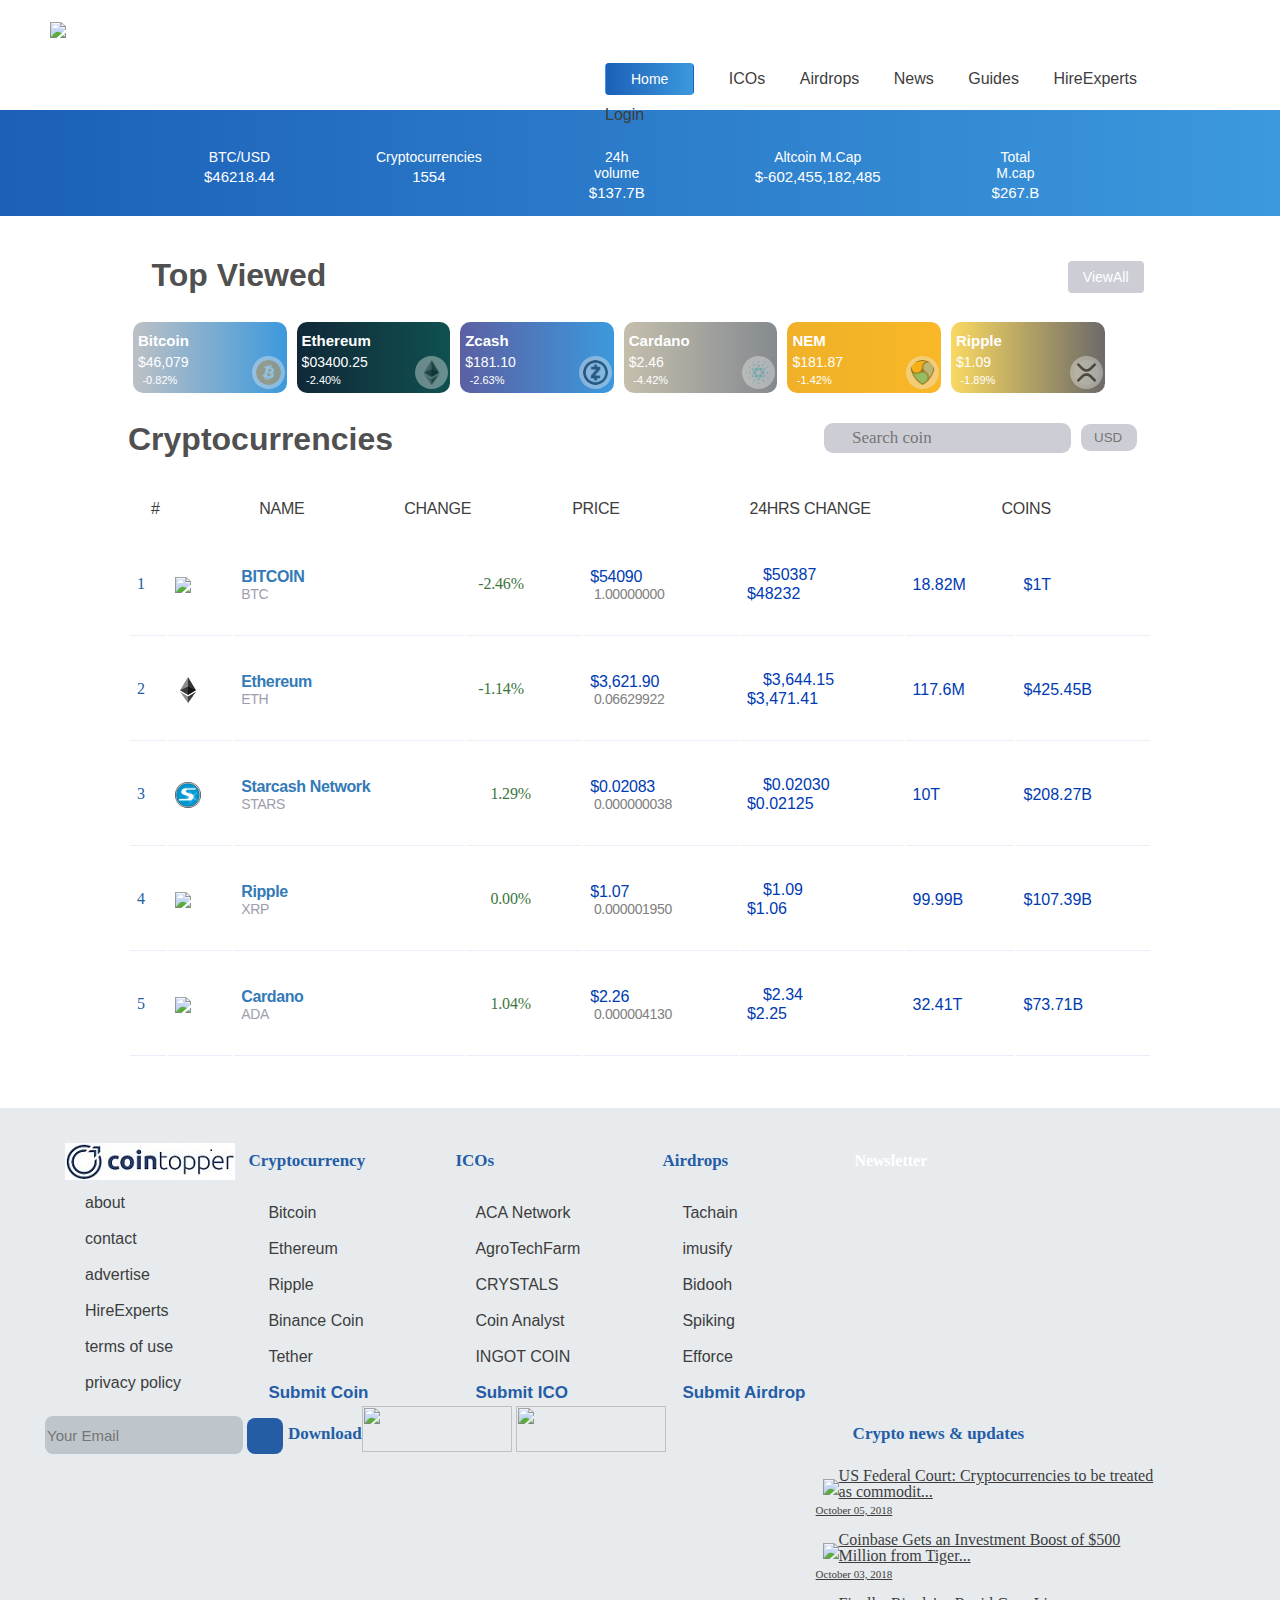
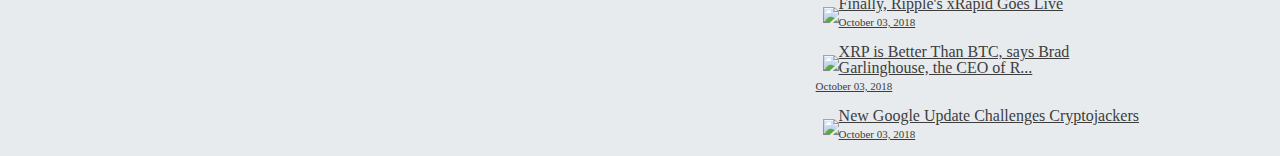
==== commit 5951e6d3: "descriptive comment for code changes" ====
--- a/index.html
+++ b/index.html
@@ -482,16 +482,21 @@
     </div>
     <footer>
         <div class="container-fluid">
-            <div class="footer-logo">
-                <img src=".\images\cc_logo.jpg"></image>
-                <ul class="footer-links">
-                    <li>about</li>
-                    <li>contact</li>
-                    <li>advertise</li>
-                    <li>HireExperts</li>
-                    <li>terms of use</li>
-                    <li>privacy policy</li>
-                </ul>
+            <div class="footer-link1">
+                <div class="footer-logo">
+                    <img src=".\images\cc_logo.jpg"></image>
+                    <ul class="footer-links">
+                        <li>about</li>
+                        <li>contact</li>
+                        <li>advertise</li>
+                        <li>HireExperts</li>
+                        <li>terms of use</li>
+                        <li>privacy policy</li>
+                    </ul>
+                </div>
+            </div>
+
+            <div class="footer-link2">
                 <h4 class="footer-link-title">Cryptocurrency</h4>
                 <ul class="footer-links">
                     <li>Bitcoin</li>
@@ -501,6 +506,9 @@
                     <li>Tether</li>
                     <li><a class="footer-link-title">Submit Coin</a></li>
                 </ul>
+            </div>
+
+            <div class="footer-link3">
                 <h4 class="footer-link-title">ICOs</h4>
                 <ul class="footer-links">
                     <li>ACA Network</li>
@@ -510,6 +518,9 @@
                     <li>INGOT COIN</li>
                     <li><a class="footer-link-title">Submit ICO</a></li>
                 </ul>
+            </div>
+
+            <div class="footer-link4">
                 <h4 class="footer-link-title">Airdrops</h4>
                 <ul class="footer-links">
                     <li>Tachain</li>
@@ -521,6 +532,8 @@
                 </ul>
             </div>
         </div>
+        
+
         <div class="news-update">
             <div>
                 <h4 class="footer-link-title">Crypto news &amp; updates</h4>
@@ -606,68 +619,52 @@
                 </div>
             </div>
 
-
-
-
-        <div class="fotter-row">
-            <div class="footer-newsletter">
-                <h4>Newsletter</h4>
-                <div class="form-inline text-left">
-
-                    <form method="POST" action="https://cointopper.com" accept-charset="UTF-8"
-                        class="subscribeForm form-inline text-right subscribeFormFooter"><input name="_token"
-                            type="hidden" value="ugZk0e1i4WmuyglkUygEh0a8Lqxg6trtmQ8Yf5tq">
-                        <div class="form-inline text-left">
-                            <div class="input-group">
-                                <input placeholder="Your Email" class="form-control" id="subscribe_email"
-                                    data-msg="Please enter your email address" data-rule="email" name="subscribe_email"
-                                    type="email" value=""> <span class="input-group-btn">
-                                    <button type="submit" id="news" class="btn btn-primary"><i class="fa fa-arrow-right"
-                                            aria-hidden="true"></i></button>
-                                </span>
-                            </div>
-
+        </div>
+        <div class="footer-newsletter">
+            <h4>Newsletter</h4>
+            <div class="form-inline text-left">
+
+                <form method="POST" action="https://cointopper.com" accept-charset="UTF-8"
+                    class="subscribeForm form-inline text-right subscribeFormFooter"><input name="_token" type="hidden"
+                        value="ugZk0e1i4WmuyglkUygEh0a8Lqxg6trtmQ8Yf5tq">
+                    <div class="form-inline text-left">
+                        <div class="input-group">
+                            <input placeholder="Your Email" class="form-control" id="subscribe_email"
+                                data-msg="Please enter your email address" data-rule="email" name="subscribe_email"
+                                type="email" value=""> <span class="input-group-btn">
+                                <button type="submit" id="news" class="btn btn-primary"><i class="fa fa-arrow-right"
+                                        aria-hidden="true"></i></button>
+                            </span>
                         </div>
-                        <div class="ct2" id="subscribeerrormessagefooter"></div>
-                    </form>
-                </div>
-            </div>
-
-            <div class="fotter-row">
-
-                <h4 class="footer-link-title pull-left footer-download">Download</h4>
-
-            </div>
-            <div class="footer-app-icon pull-left">
-
-                <a href="https://play.google.com/store/apps/details?id=com.cointopper.coinlist" target="_blank"><img
-                        style="max-height: 50px; height: 46px !important;" height="50px" width="150px"
-                        class="footer-android" src="https://cointopper.com/images/android_app_icon.png"></a>
-
-            </div>
-
-
-            <div class="fotter-row">
-
-                <h4 class="footer-link-title pull-left footer-download">&nbsp;</h4>
-
-            </div>
-            <div class="footer-app-icon pull-left">
-
-                <a href="https://itunes.apple.com/in/app/cointopper/id1384477178?mt=8" target="_blank"><img
-                        style="max-height: 50px; height: 46px !important;" width="150px" height="50px"
-                        class="footer-ios" src="https://cointopper.com/images/ios_app_icon.png"></a>
-            </div>
-
-
-
+                    </div>
+                </form>
+            </div>
+        </div>
+
+        <div class="fotter-row1">
+
+            <h4 class="footer-link-title pull-left footer-download">Download</h4>
+
+        </div>
+        <div class="footer-app-icon pull-left">
+
+            <a href="https://play.google.com/store/apps/details?id=com.cointopper.coinlist" target="_blank"><img
+                    style="max-height: 50px; height: 46px !important;" height="50px" width="150px"
+                    class="footer-android" src="https://cointopper.com/images/android_app_icon.png"></a>
+        </div>
+
+        <div class="fotter-row1">
+            <h4 class="footer-link-title pull-left footer-download">&nbsp;</h4>
+        </div>
+        <div class="footer-app-icon pull-left">
+
+            <a href="https://itunes.apple.com/in/app/cointopper/id1384477178?mt=8" target="_blank"><img
+                    style="max-height: 50px; height: 46px !important;" width="150px" height="50px" class="footer-ios"
+                    src="https://cointopper.com/images/ios_app_icon.png"></a>
         </div>
 
         
         
-        </div>
-
-
     </footer>
 </body>
 
--- a/css/style.css
+++ b/css/style.css
@@ -561,7 +561,7 @@
 }
 footer{
     background:#e7ebed;
-    margin-top: 100px;
+    margin-top: 30px;
     padding: 35px 0 0;
     color: #fff;
     font-size: 16px;
@@ -578,12 +578,49 @@
     margin-left: auto;
 }
 .footer-logo{
-    display:flex;
-    float: left;
+    /*display:flex;*/
+    float: left;
+}
+.footer-link1{
+    float :left;
+    position: relative;
+    min-height: 1px;
+    padding-right: 15px;
+    padding-left: 15px;
+    width: 13%;
+}
+.footer-link2{
+    float: left;
+    position: relative;
+    min-height: 1px;
+    padding-right: 15px;
+    padding-left: 15px;
+    width: 15%;
+}
+.footer-link3{
+    float: left;
+    position: relative;
+    min-height: 1px;
+    padding-right: 15px;
+    padding-left: 15px;
+     width: 15%;
+
+}
+.footer-link4{
+    float: left;
+    position: relative;
+    min-height: 1px;
+    padding-right: 15px;
+    padding-left: 15px;
+    width: 15%;
+
 }
 .fotter-row{
     margin-right: -15px;
     margin-left: -15px;
+}
+.fotter-row1{
+    width:100%
 }
 img{
     max-width: 200%;
@@ -591,7 +628,7 @@
     vertical-align: middle;
     border: 0;
 }
-ul, li{
+footer ul, li{
     margin: 0;
     padding: 0;
     list-style: none;
@@ -601,7 +638,7 @@
     margin: 10px 0px 26px;
     padding: 0;
     color: #245da6;
-    font-size: 15px;
+    font-size: 17px;
     font-weight: 600;
     margin-bottom: 26px;
 }
@@ -609,13 +646,18 @@
     margin-top: 10px;
 }
 .news-update{
-    width: 40%;
+    position: relative;
+    min-height: 1px;
+    padding-right: 5px;
+    padding-left: 5px;
+    width: 33%;
     float: right;
 }
 .footer-links li, a{
     color: #3d3d3d;
     font-size: 16px;
-    line-height: 31px;
+    line-height: 36px;
+    font-weight: 540;
 }
 .footer-links{
     margin: 5px;
@@ -632,51 +674,10 @@
     border: 0px;
     border-radius: 8px;
 }
-/*.col-md-3{
-    width: 15%;
-    float: left;
-    position: relative;
-    min-height: 1px;
-    padding-right: 15px;
-    padding-left: 15px;
-}
-.col-md-4{
-    width: 33.3333333%;
-    float: left;
-    position: relative;
-    min-height: 1px;
-    padding-right: 15px;
-    padding-left: 15px;
-}
-.col-md-6{
-    width: 50%;
-    float: left;
-    position: relative;
-    min-height: 1px;
-    padding-right: 15px;
-    padding-left: 15px;
-}
-.col-xs-8{
-    float: left;
-    position: relative;
-    min-height: 1px;
-    padding-right: 15px;
-    padding-left: 15px;
-    width: 66.66666667%;
-}
-.col-md-9{
-    float: left;
-}
-.col-md-12{
-    float: left;
-    width: 100%;
-    position: relative;
-    min-height: 1px;
-    padding-right: 15px;
-    padding-left: 15px;
-}*/
-
-
+.footer-newsletter{
+    padding-right:15px;
+    padding-left: 45px;
+}
 #news{
     background-color: rgb(36, 93, 166);
     border: 0px;
@@ -733,7 +734,7 @@
     height: 46px;
 }
 
-p{
+footer p{
     margin: 0 0 10px;
     text-decoration: none;
 
@@ -938,4 +939,40 @@
         width: 25%;
         display: none;
     }
+}
+@media (max-width:768px){
+    .footer-link1{
+        width:43%
+    }
+    .footer-link2{
+        width:47%
+    }
+    .footer-link3{
+        width:50%
+    }
+    .footer-link4{
+        width:40%
+    }
+    .news-update{
+        float:left;
+        width:100%;
+    }
+    .footer-newsletter{
+        bottom:70px;
+    }
+    .input-group{
+        width:150%
+    }
+}
+@media (max-width:991px){
+    .footer-newsletter{
+        
+        bottom:365px;
+        right:0;
+        width:100%;
+        padding-left: 15px;
+    }
+    .footer-link-title{
+        margin-bottom: 15px;
+    }
 }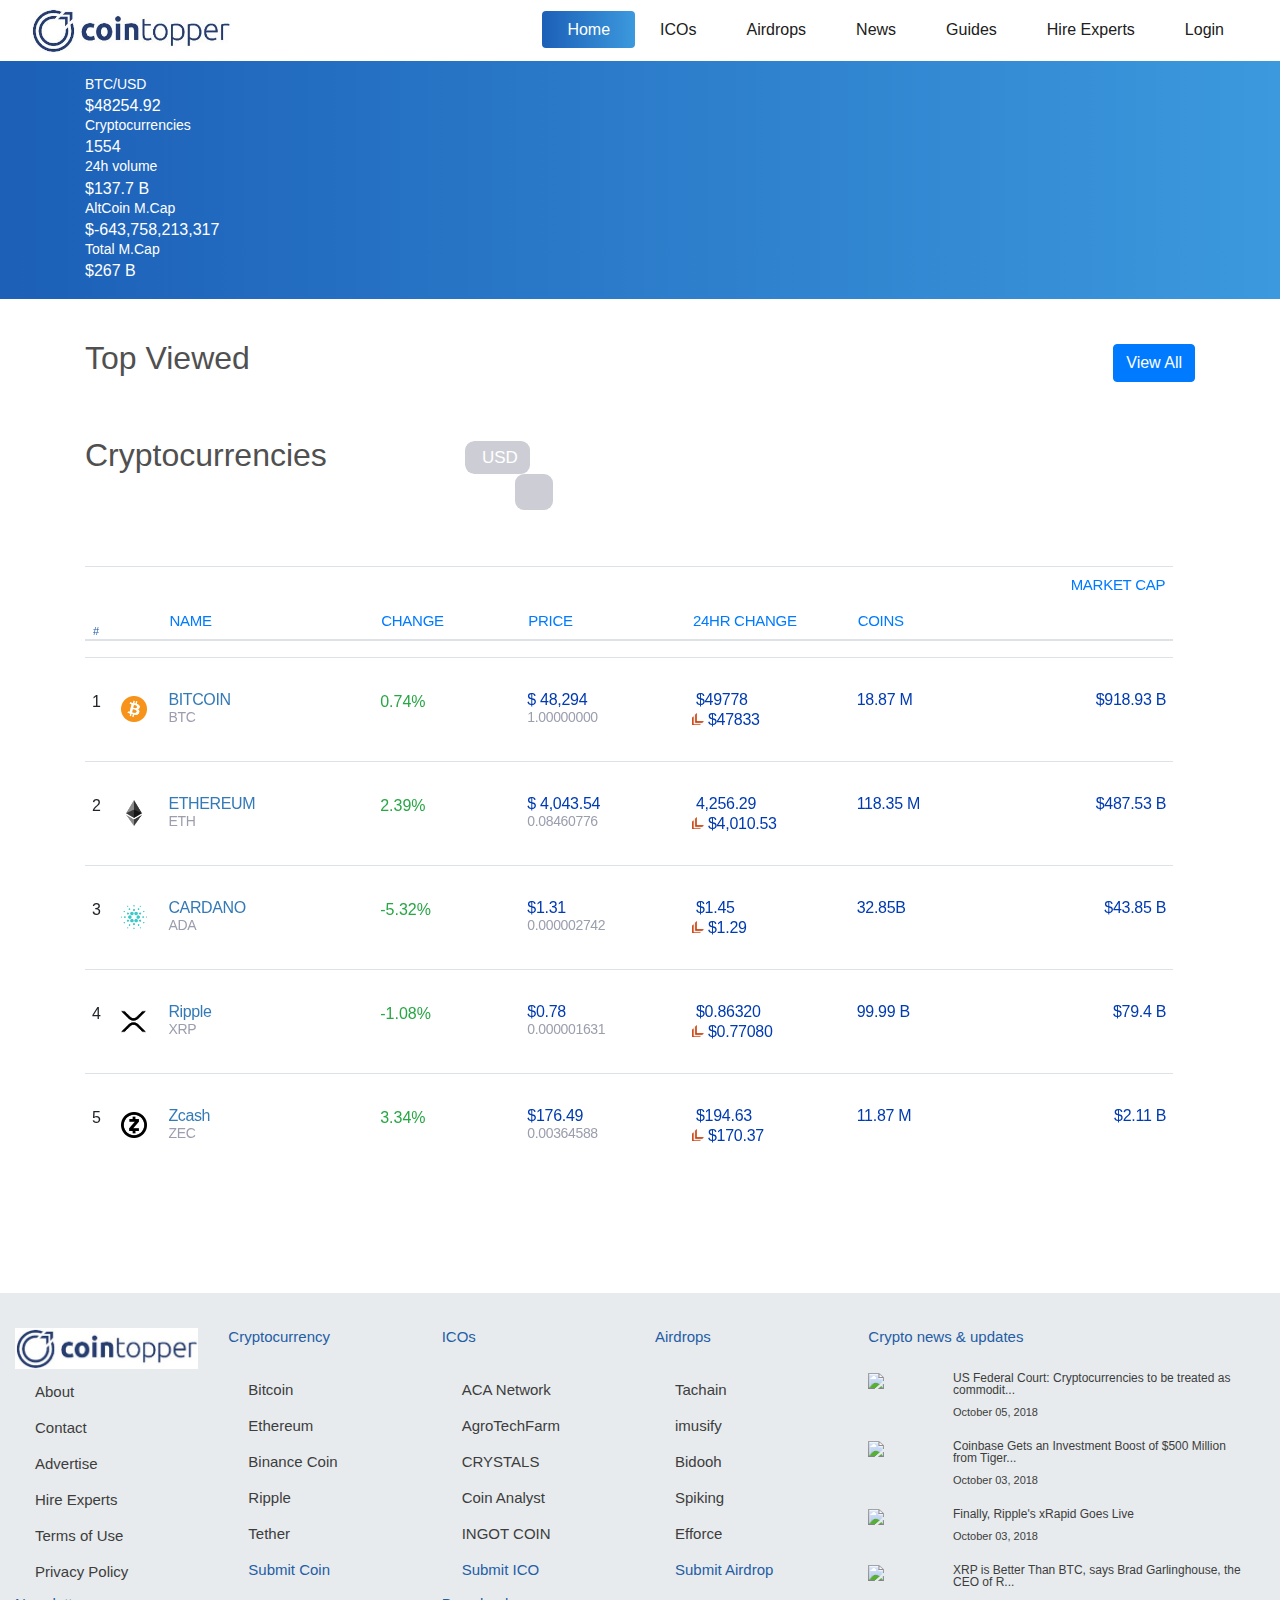
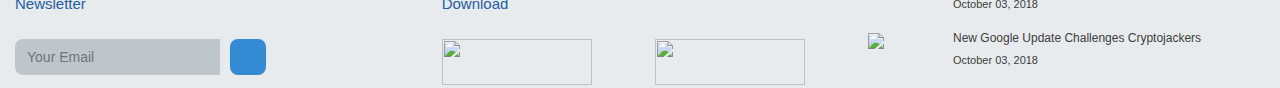
==== commit e4396ca1: "descriptive comment for code changes" ====
--- a/index.html
+++ b/index.html
@@ -2,669 +2,677 @@
 <html>
 
 <head>
-    <meta charset="utf-8">
-    <meta name="viewport" content="width=device-width">
     <title>Cointopper</title>
-    <link rel="stylesheet" href="./css/style.css">
-    <!--<link rel="stylesheet" href="https://cdn.jsdelivr.net/npm/bootstrap@5.1.1/dist/css/bootstrap.min.css" integrity="sha384-F3w7mX95PdgyTmZZMECAngseQB83DfGTowi0iMjiWaeVhAn4FJkqJByhZMI3AhiU" crossorigin="anonymous">"</head>-->
+    <link rel="stylesheet" type="text/css" href="style.css">
+    <!-- Latest compiled and minified CSS -->
+    <link rel="stylesheet" href="https://maxcdn.bootstrapcdn.com/bootstrap/4.5.2/css/bootstrap.min.css">
+
+    <!-- jQuery library -->
+    <script src="https://ajax.googleapis.com/ajax/libs/jquery/3.5.1/jquery.min.js"></script>
+
+    <!-- Popper JS -->
+    <script src="https://cdnjs.cloudflare.com/ajax/libs/popper.js/1.16.0/umd/popper.min.js"></script>
+
+    <!-- Latest compiled JavaScript -->
+    <script src="https://maxcdn.bootstrapcdn.com/bootstrap/4.5.2/js/bootstrap.min.js"></script>
     <script src="https://kit.fontawesome.com/80ae8c780f.js" crossorigin="anonymous"></script>
     <link rel="stylesheet"
         href="https://cdn.jsdelivr.net/npm/@fortawesome/fontawesome-free@5.15.4/css/fontawesome.min.css"
         integrity="sha384-jLKHWM3JRmfMU0A5x5AkjWkw/EYfGUAGagvnfryNV3F9VqM98XiIH7VBGVoxVSc7" crossorigin="anonymous">
+    <meta name="viewport" content="width=device-width, initial-scale=1">
+</head>
 
 <body>
     <header>
-        <nav>
-            <div class="container"></div>
-            <div id="branding">
-
-                <img src="C:\Users\hp\Desktop\cointoper\images\cc_logo.jpg"></image>
-                <ul>
-                    <div id="navbar1" class="navbar-collapse">
-                        <input type="checkbox" id="click">
-                        <!--- <div id="sideMenu">
-                    <span class="fa fa-navicon" id="sideMenuClosed"></span>
-                </div>-->
-                        <label for="click" class="menu-btn">
-                            <i class="fas fa-bars"></i>
-                        </label>
-                        <li><button type="submit">Home</button></li>
-                        <li><a>ICOs</li></a>
-                        <li><a>Airdrops</li></a>
-                        <li><a>News</li></a>
-                        <li><a>Guides</li></a>
-                        <li><a>HireExperts</li></a>
-                        <li><a>Login</li></a>
-                </ul>
-            </div>
-            </div>
-        </nav>
+        <div class="bgimg">
+            <nav class="navbar navbar-expand-md">
+                <div class="container-fluid">
+                    <img src="./cc_logo.jpg" style="max-width: 200px;">
+                    <button class="navbar-toggler" type="button" data-toggle="collapse" data-target="#collapsenavbar">
+                        <span class="navbar-toggler-icon"></span>
+                    </button>
+                    <div class="collapse navbar-collapse text-center" id="collapsenavbar">
+                        <ul class="navbar-nav ml-auto">
+                            <!---    <li class="nav-item">
+                            <a href="" class="nav-link text-bold"></a>Home</li>
+                        <li class="nav-item">
+                            <a href="" class="nav-link"></a>ICOs</li>
+                        <li class="nav-item">
+                            <a href="" class="nav-link"></a>Airdrops</li>
+                        <li class="nav-item">
+                            <a href="" class="nav-link"></a>News</li>
+                        <li class="nav-item">
+                            <a href="" class="nav-link"></a>Guides</li>
+                        <li class="nav-item">
+                            <a href="" class="nav-link"></a>HireExperts</li>
+                        <li class="nav-item">
+                            <a href="" class="nav-link"></a>Login</li>-->
+                            <li class="active"><a href="https://cointopper.com">Home</a></li>
+                            <li><a href="https://cointopper.com/ico">ICOs</a></li>
+                            <li><a href="https://cointopper.com/airdrops">Airdrops</a></li>
+                            <li><a href="https://cointopper.com/news">News</a></li>
+                            <li><a href="https://cointopper.com/guides">Guides</a></li>
+                            <li><a href="https://cointopper.com/hire-experts">Hire Experts</a></li>
+                            <li> <a href="https://cointopper.com/signin">Login</a></li>
+
+                        </ul>
+            </nav>
+        </div>
     </header>
-
-    <div class="coindetailtop">
+    <section class="coindetailtop">
         <div class="container">
             <div class="row">
-                <ul>
-                    <div>
-                        <li>BTC/USD </li>
-                        <span>$46218.44</span>
-                    </div>
-
-                    <div>
-                        <li>Cryptocurrencies </li>
-                        <span>1554</span>
-                    </div>
-
-                    <div>
-                        <li>24h volume</li>
-                        <span>$137.7B</span>
-                    </div>
-
-                    <div>
-                        <li>Altcoin M.Cap </li>
-                        <span>$-602,455,182,485</span>
-                    </div>
-
-                    <div>
-                        <li>Total M.cap </li>
-                        <span>$267.B</span>
-                    </div>
-                </ul>
-            </div>
-        </div>
-    </div>
-
-    <section id="showcase">
-        <div class="main">
-            <div class="container">
-                <h1>Top Viewed</h1>
-                <form>
-                    <button type="button">ViewAll</button>
-                </form>
+                <div class="col-sm-12 col-lg-2-5 col-lg-1-5 hidden-xs">
+                    <h4>BTC/USD</h4>
+                    <span class="coin-detail-value" id="bitcoin-head">
+                        $48254.92</span>
+                </div>
+                <div class="col-xs-4 col-sm-12 col-lg-2-5 col-lg-1-5 hidden-xs">
+                    <h4>Cryptocurrencies</h4>
+                    <span class="coin-detail-value"> 1554</span>
+                </div>
+                <div class="col-xs-4 col-sm-12 col-lg-2-5 col-lg-1-5">
+                    <h4>24h volume</h4>
+                    <span class="coin-detail-value"> $137.7 B</span>
+                </div>
+                <div class="col-xs-4 col-sm-12 col-lg-2-5 col-lg-1-5">
+                    <h4>AltCoin M.Cap</h4>
+                    <span class="coin-detail-value"> $-643,758,213,317</span>
+                </div>
+                <div class="col-sm-12 col-lg-2-5 col-lg-1-5 col-5-last">
+                    <h4>Total M.Cap</h4>
+                    <span class="coin-detail-value"> $267 B</span>
+                </div>
             </div>
         </div>
     </section>
-    <section id="boxes">
+    <section class="main">
         <div class="container">
-            <div class="box">
-                <div class="bx1">
-                    <h1>Bitcoin</h1>
-                    <p>$46,079</p>
-                    <i class="fa fa-angle-double-right"></i>
-                    <span>-0.82%</span>
-                    <span class="top-image">
-                        <img class="white-circle-top" height="30" draggable="false" onmousedown="return false"
-                            src=".\images\Cointopper_files\bitcoin-btc.png">
-                    </span>
-                </div>
-
-                <div class="bx2">
-                    <h1>Ethereum</h1>
-                    <p>$03400.25</p>
-                    <i class="fa fa-angle-double-right"></i>
-                    <span>-2.40%</span>
-                    <span class="top-image">
-                        <img class="white-circle-top" height="30" draggable="false" onmousedown="return false"
-                            src=".\images\Cointopper_files\ethereum-eth.png">
-                    </span>
-
-                </div>
-
-                <div class="bx3">
-                    <h1>Zcash</h1>
-                    <p>$181.10</p>
-                    <i class="fa fa-angle-double-right"></i>
-                    <span>-2.63%</span>
-                    <span class="top-image">
-                        <img class="white-circle-top" height="30" draggable="false" onmousedown="return false"
-                            src=".\images\Cointopper_files\Cointopper_files\zcash-zec.png">
-                    </span>
-                </div>
-
-                <div class="bx4">
-                    <h1>Cardano</h1>
-                    <p>$2.46</p>
-                    <i class="fa fa-angle-double-right"></i>
-                    <span>-4.42%</span>
-                    <span class="top-image">
-                        <img class="white-circle-top" height="30" draggable="false" onmousedown="return false"
-                            src=".\images\Cointopper_files\cardano-ada.png">
-                    </span>
-                </div>
-
-                <div class="bx5">
-                    <h1>NEM</h1>
-                    <p>$181.87</p>
-                    <i class="fa fa-angle-double-right"></i>
-                    <span>-1.42%</span>
-                    <span class="top-image">
-                        <img class="white-circle-top" height="30" draggable="false" onmousedown="return false"
-                            src=".\images\Cointopper_files\Cointopper_files\nem-xem.png">
-                    </span>
-                </div>
-
-                <div class="bx6">
-                    <h1>Ripple</h1>
-                    <p>$1.09</p>
-                    <i class="fa fa-angle-double-right"></i>
-                    <span>-1.89%</span>
-                    <span class="top-image">
-                        <img class="white-circle-top" height="30" draggable="false" onmousedown="return false"
-                            src=".\images\Cointopper_files\Cointopper_files\ripple-xrp-new.png">
-                    </span>
+            <div class="topper-coin">
+                <div class="row">
+                    <div class="col-xs-12">
+                        <h2 class="section-title pull-left">Top Viewed</h2>
+                        <a href=" " class="btn btn-primary pull-right">View All</a>
+                    </div>
                 </div>
             </div>
         </div>
-
-    </section>
-    <section id="Cryptocurrencies">
-        <div class="stories">
+        <!--<ul class="slick-dots" style="display: block;" role="tablist">
+        <li class="" role="presentation">
+            <button type="button" role="tab" id="slick-slide-control00" aria-controls="slick-slide00" aria-label="1 of 2" tabindex="-1">1</button></li>
+            <li role="presentation" class="slick-active"><button type="button" role="tab" id="slick-slide-control01" aria-controls="slick-slide03" aria-label="2 of 2" tabindex="-1">2</button></li>
+            <li role="presentation" class=""><button type="button" role="tab" id="slick-slide-control02" aria-controls="slick-slide06" aria-label="3 of 2" tabindex="-1">3</button></li>
+            <li role="presentation" class=""><button type="button" role="tab" id="slick-slide-control03" aria-controls="slick-slide09" aria-label="4 of 2" tabindex="0" aria-selected="true">4</button></li>
+        </ul>  -->
+        <div class="coinlist">
             <div class="container">
-                <div>
-                    <h2>Cryptocurrencies</h2>
-                    <div class="search-box">
-                        <i class="fas fa-search" href="#"></i>
-                        <input class="search-txt" type="text" name="" placeholder="Search coin">
-                        <a class="search-btn" href="#"> </a>
-                        <input class="text" type="text" placeholder="USD">
+                <div class="row">
+                    <div class="col-xs-12 col-md-4">
+                        <h2 class="section-title">Cryptocurrencies</h2>
                     </div>
+
+                    <div class="col-xs-12 col-md-6 coin-list-filter pull right">
+                        <div class="row row-5">
+                            <div class="col-xs-4 col-md-2 padding-5px filter-usd-tbl pull-right">
+                                <div class="select-style">
+                                    <input type="hidden" id="currencyrate" value="1">
+                                    <input type="hidden" id="currencysymbol" value="$">
+                                    <form action="https://cointopper.com" method="POST">
+                                        <input name="_token" type="hidden"
+                                            value="DQVlzzMpwOcGCmGosMUz9bkfnm3J93pa73R02hCr">
+                                        <select id="select-currency" name="currency">
+                                            <option value="AUD">USD</option>
+                                            <option value="BRL">BRL</option>
+                                            <option value="CAD">CAD</option>
+
+                                        </select>
+                                    </form>
+                                </div>
+                                <div class="col-xs-8 col-md-5 padding-5px pull-right">
+                                    <div class="form-group">
+                                        <div class="icon-addon addon-sm">
+                                            <form method="GET" action="https://cointopper.com" accept-charset="UTF-8">
+                                                <input type="text" id="cryptocurrency" placeholder="Search Coin"
+                                                    class="form-control ui-autocomplete-input">
+                                                <label for="serach" class="glyphicon glyphicon-search" rel="tooltip"
+                                                    title="serach"></label>
+                                            </form>
+                                        </div>
+                                    </div>
+                                </div>
+                            </div>
+                        </div>
+                    </div>
                 </div>
             </div>
-    </section>
-    </div>
-    <div class="table">
-        <div class="container">
-            <div class="table-responsive">
-                <div class="float threat">
-                    <table class="table-coin-list">
+        </div>
+        <div class="table-responsive">
+            <div class="container">
+                <div class="floattheat-container">
+                    <table class="table coin-list-table tablesorter tablesorter-default floatthead-table">
+                        <colgroup>
+                            <col style="width: 25px;">
+                            <col style="width: 40px;">
+                            <col style="width: 180px;">
+                            <col style="width: 125px;">
+                            <col style="width: 140px;">
+                            <col style="width: 140px;">
+                            <col style="width: 175px;">
+                            <col style="width: 100px;">
+                            <col style="width: 95px;">
+                        </colgroup>
                         <thead>
-                            <tr role="row1" class="table sorter heading row">
-                                <th class="tbl number">
-                                    <a>#</a>
-                                </th>
-                                <th class="table header icon">
-                                    <i class="table sorter icon"></i>
-                                </th>
-                                <th class="tbl name">
-                                    <a>name</a>
-                                    <i class="fa fa-angle-up" aria-hidden="true"></i>
-                                </th>
-                                <th class="tbl change">
-                                    <a>change</a>
-                                    <i class="fa fa-angle-up" aria-hidden="true"></i>
-                                </th>
-                                <th class="tbl price">
-                                    <a>price</a>
-                                    <i class="fa fa-angle-down" aria-hidden="true"></i>
-                                </th>
-                                <th class="hidden-xs">
-                                    <a>24hrs change</a>
-                                    <i class="fa fa-angle-down" aria-hidden="true"></i>
-                                </th>
-                                <!--  <th class="tbl graph">
-                                    <div class="table sorter header inner">
-                                        <a>graph(7 day)</a>
-                                        <i class="fa fa-angle-down" aria-hidden="true"></i>
-                                    </div>-->
-                                </th>
-                                <th class="coins">
-                                    <a>coins</a>
-                                    <i class="fa fa-angle-down" aria-hidden="true"></i>
-                                </th>
-                                <th class="market cap">
-                                    <a>market cap</a>
-                                    <i class="fa fa-angle-down" aria-hidden="true"></i>
+                            <tr role="row" class="tablesorter-headerrow">
+                                <th class="tablesorter-header">
+                                    <div class="tablesorter-header-inner"># <i class="tablesorter-icon"></i>
+                                    </div>
+
+                                </th>
+                                <th width="4%" class="tbl-bitcoin-icon tablesorter-header tablesorter-headerUnSorted">
+                                    <div class="tablesorter-header-inner">
+                                        <i class="tablesorter-icon"></i>
+                                    </div>
+                                </th>
+                                <th width="18%" class="tbl-name-mcap tablesorter-header tablesorter-headerUnSorted"
+                                    aria-label="NAME:">
+                                    <div class="tablesorter-header-inner">
+                                        <a href="#">NAME<i class="fa fa-angle-up" aria-hidden="true">
+                                            </i></a> <i class="tablesorter-icon"></i>
+                                    </div>
+                                </th>
+                                <th width="12.5%" class="th-change tablesorter-header tablesorter-headerUnSorted"
+                                    data-column="3" role="columnheader" aria-label="CHANGE ">
+                                    <div class="tablesorter-header-inner">
+                                        <a href="#">CHANGE
+                                            <i class="fa fa-angle-up" aria-hidden="true"></i></a>
+                                        <i class="tablesorter-icon"></i>
+                                    </div>
+                                </th>
+                                <th width="14%" class="th-price tablesorter-header tablesorter-headerUnSorted"
+                                    data-column="4" role="columnheader" aria-label="PRICE: ">
+                                    <div class="tablesorter-header-inner"><a href="#">PRICE
+                                            <i class="fa fa-angle-down" aria-hidden="true"></i></a>
+                                        <i class="tablesorter-icon"></i>
+                                    </div>
+                                </th>
+
+                                <th width="14%" class="hidden-xs tablesorter-header tablesorter-headerUnSorted"
+                                    data-column="5" role="columnheader" 24HR CHANGE:>
+                                    <div class="tablesorter-header-inner"><a href="#">24HR CHANGE
+                                            <i class="fa fa-angle-up" aria-hidden="true"></i></a>
+                                        <i class="tablesorter-icon"></i>
+                                    </div>
+                                </th>
+                                <!--- <th width="17.5%" class="hidden-xs tablesorter-header tablesorter-headerUnSorted"
+                                data-column="6" role="columnheader">
+                                <div class="tablesorter-header-inner">
+                                    <a href="#">Graph (7 Day)</a>
+                                    <i class="tablesorter-icon"></i>
+                                </div>
+                            </th>-->
+                                <th width="10%" class="hidden-xs tablesorter-header tablesorter-headerUnSorted"
+                                    data-column="7" role="columnheader">
+                                    <div class="tablesorter-header-inner"><a href="#">COINS
+                                            <i class="fa fa-angle-up" aria-hidden="true"></i></a>
+                                        <i class="tablesorter-icon"></i>
+                                    </div>
+                                </th>
+                                <th width="9.5%"
+                                    class="hidden-xs text-right tablesorter-header tablesorter-headerUnSorted"
+                                    data-column="8" role="columnheader">
+                                    <div class="tablesorter-header-inner"><a href="#">MARKET CAP
+                                            <i class="fa fa-angle-down" aria-hidden="true"></i></a>
+                                        <i class="tablesorter-icon"></i>
+                                    </div>
                                 </th>
                             </tr>
                         </thead>
                     </table>
-                </div>
-                <table id="my table" style="width: 100%;">
-                    <thead>
-                        <tr class="size-row">
-                    <tbody aria-live="polite" aria-relevant="all">
-                        <tr class="coinrow" data-symbol="BTC" role="row">
-                            <td class="tbl-number">1</td>
-                            <td><a>
-                                    <span><img
-                                            src="C:\Users\hp\Desktop\cointoper\images\Cointopper_files\bitcoin-btc.png"></span>
-                                </a></td>
-                            <td>
-                                <div class="tbl-cap-title">BITCOIN </div>
-                                <div class="tbl-cap-value">BTC </div>
-                            </td>
-                            <td>
-                                <div class="tbl-change">
-                                    <i class="fa fa-angle-double-right"></i>
-                                    -2.46%
-                                </div>
-                            </td>
-                            <td class="coin price value">
-                                <div class="tbl-price">$54090</div>
-                                <div class="tbl-price2">
-                                    <i class="fa fa-bitcoin"></i>
-                                    1.00000000
-                                </div>
-                            </td>
-                            <td class="hidden-xs">
-                                <div class="tbl-price1">
-                                    <i class="tbl-arrow-up"></i>
-                                    $50387
-                                </div>
-                                <div class="tbl-price3">
-                                    <i class="tbl-arrow-down"></i>
-                                    $48232
-                                </div>
-                            </td>
-                            <!---<td class="tbl graph">
-
-                            </td>-->
-                            <td class="data text">
-                                <div class="data-coins">18.82M</div>
-                            </td>
-                            <td class="text right">
-                                <div class="tbl-m-cap">
-                                    $1T
-                                    <br>
-                                </div>
-                            </td>
-                        </tr>
-                        </tr>
-                        <tr class="coinrow" data-symbol="ETH" role="row">
-                            <td class="tbl-number">2</td>
-                            <td>
-                                <a><span>
-                                        <img src="./images/Cointopper_files/ethereum-eth.png">
-                                    </span></a>
-                            </td>
-                            <td>
-                                <div class="tbl-cap-title">Ethereum </div>
-                                <div class="tbl-cap-value">ETH </div>
-                            </td>
-                            <td>
-                                <div class="tbl-change">
-                                    <span>
-                                        <i class="fa fa-angle-double-right"></i>
-                                    </span>
-                                    -1.14%
-                            </td>
-                            <td class="coin price value">
-                                <div class="tbl-price">$3,621.90</div>
-                                <div class="tbl-price2">
-                                    <i class="fa fa-bitcoin"></i>
-                                    0.06629922
-                                </div>
-                            </td>
-                            <td class="hidden-xs">
-                                <div class="tbl-price1">
-                                    <i class="tbl-arrow-up"></i>
-                                    $3,644.15
-                                </div>
-                                <div class="tbl-price3">
-                                    <i class="tbl-arrow-down"></i>
-                                    $3,471.41
-                                </div>
-                            </td>
-                            <!--<td class="tbl graph">
-
-                            </td>-->
-                            <td class="data text">
-                                <div class="data-coins">117.6M</div>
-                            </td>
-
-                            <td class="text right">
-                                <div class="tbl-m-cap">
-                                    $425.45B
-                                    <br>
-                                </div>
-                            </td>
-                        </tr>
-
-                        <tr class="coinrow" data-symbol="Starcash" role="row">
-                            <td class="tbl-number">3</td>
-                            <td>
-                                <a><span>
-                                        <img src="./images/Cointopper_files/starcash-network-stars.png">
-                                    </span></a>
-                            </td>
-                            <td>
-                                <div class="tbl-cap-title">Starcash Network </div>
-                                <div class="tbl-cap-value">STARS </div>
-                            </td>
-                            <td>
-                                <div class="tbl-change">
-                                    1.29%
-                                    <span>
-                                        <i class="tbl-arrow-up"></i>
-                                    </span>
-                            </td>
-                            <td class="coin price value">
-                                <div class="tbl-price">$0.02083</div>
-                                <div class="tbl-price2">
-                                    <i class="fa fa-bitcoin"></i>
-                                    0.000000038
-                                </div>
-                            </td>
-                            <td class="hidden-xs">
-                                <div class="tbl-price1">
-                                    <i class="tbl-arrow-up"></i>
-                                    $0.02030
-                                </div>
-                                <div class="tbl-price3">
-                                    <i class="tbl-arrow-down"></i>
-                                    $0.02125
-                                </div>
-                            </td>
-                            <!---<td class="tbl graph">
-
-                            </td>-->
-
-                            <td class="data text">
-                                <div class="data-coins">10T</div>
-                            </td>
-
-                            <td class="text right">
-                                <div class="tbl-m-cap">
-                                    $208.27B
-                                    <br>
-                                </div>
-                            </td>
-                        </tr>
-                        <tr class="coinrow" data-symbol="Starcash" role="row">
-                            <td class="tbl-number">4</td>
-                            <td>
-                                <a><span>
-                                        <img
-                                            src="C:\Users\hp\Desktop\cointoper\images\Cointopper_files\ripple-xrp-new.png">
-                                    </span></a>
-                            </td>
-                            <td>
-                                <div class="tbl-cap-title">Ripple </div>
-                                <div class="tbl-cap-value">XRP </div>
-                            </td>
-                            <td>
-                                <div class="tbl-change">
-                                    0.00%
-                                    <span>
-                                        <i class="tbl-arrow-up"></i>
-                                    </span>
-                            </td>
-                            <td class="coin price value">
-                                <div class="tbl-price">$1.07</div>
-                                <div class="tbl-price2">
-                                    <i class="fa fa-bitcoin"></i>
-                                    0.000001950
-                                </div>
-                            </td>
-                            <td class="hidden-xs">
-                                <div class="tbl-price1">
-                                    <i class="tbl-arrow-up"></i>
-                                    $1.09
-                                </div>
-                                <div class="tbl-price3">
-                                    <i class="tbl-arrow-down"></i>
-                                    $1.06
-                                </div>
-                            </td>
-                            <!--- <td class="tbl graph">
-
-                            </td>-->
-
-                            <td class="data text">
-                                <div class="data-coins">99.99B</div>
-                            </td>
-
-                            <td class="text right">
-                                <div class="tbl-m-cap">
-                                    $107.39B
-                                    <br>
-                                </div>
-                            </td>
-                        </tr>
-                        <tr class="coinrow" data-symbol="Starcash" role="row">
-                            <td class="tbl-number">5</td>
-                            <td>
-                                <a><span>
-                                        <img
-                                            src="C:\Users\hp\Desktop\cointoper\images\Cointopper_files\cardano-ada.png">
-                                    </span></a>
-                            </td>
-                            <td>
-                                <div class="tbl-cap-title">Cardano </div>
-                                <div class="tbl-cap-value">ADA </div>
-                            </td>
-                            <td>
-                                <div class="tbl-change">
-                                    1.04%
-                                    <span>
-                                        <i class="tbl-arrow-up"></i>
-                                    </span>
-                            </td>
-                            <td class="coin price value">
-                                <div class="tbl-price">$2.26</div>
-                                <div class="tbl-price2">
-                                    <i class="fa fa-bitcoin"></i>
-                                    0.000004130
-                                </div>
-                            </td>
-                            <td class="hidden-xs">
-                                <div class="tbl-price1">
-                                    <i class="tbl-arrow-up"></i>
-                                    $2.34
-                                </div>
-                                <div class="tbl-price3">
-                                    <i class="tbl-arrow-down"></i>
-                                    $2.25
-                                </div>
-                            </td>
-                            <!--- <td class="tbl graph">
-
-                            </td>-->
-
-                            <td class="data text">
-                                <div class="data-coins">32.41T</div>
-                            </td>
-
-                            <td class="text right">
-                                <div class="tbl-m-cap">
-                                    $73.71B
-                                    <br>
-                                </div>
-                            </td>
-                        </tr>
-                    </tbody>
-                    </tr>
-                    </thead>
-                </table>
+                    <table id="my table" class="table coin-list-table">
+                        <colgroup>
+                            <col style="width: 25px;">
+                            <col style="width: 40px;">
+                            <col style="width: 180px;">
+                            <col style="width: 125px;">
+                            <col style="width: 140px;">
+                            <col style="width: 140px;">
+                            <col style="width: 175px;">
+                            <col style="width: 100px;">
+                            <col style="width: 95px;">
+                        </colgroup>
+                        <!--- <thead>
+                        <tr class="size-row" aria-hidden="true" style="height: 17px;">
+                            <th class="floatThead-col" aria-label="# " style="height: 17px;"></th>
+                            <th class="floatThead-col" aria-label=" " style="height: 17px;"></th>
+                            <th class="floatThead-col" aria-label="NAME " style="height: 17px;"> </th>
+                            <th class="floatThead-col" aria-label="CHANGE  " style="height: 17px;"></th>
+                            <th class="floatThead-col" aria-label="PRICE  " style="height: 17px;"></th>
+                            <th class="floatThead-col" aria-label="24HR CHANGE " style="height: 17px;"></th>
+                            <th class="floatThead-col" aria-label="COINS  " style="height: 17px;"></th>
+                            <th class="floatThead-col" aria-label="MARKET CAP  " style="height: 17px;"></th>
+                        </tr>-->
+                        </thead>
+                        <tbody aria-live="polite" aria-relevant="all">
+                            <tr class="coin-row" data-symbol="BTC" role="row">
+                                <td class="tbl-number">1</td>
+                                <td><a>
+                                        <span><img src="./bitcoin-btc.png"></span>
+                                    </a>
+                                </td>
+                                <td>
+                                    <div class="tbl-cap-title">BITCOIN </div>
+                                    <div class="tbl-cap-value">BTC </div>
+                                </td>
+                                <td data-text="0.738888">
+                                    <div class="tbl-change">
+                                        <span class="text-success">
+                                            0.74%
+                                            <i class="tbl-arrow-up"></i>
+                                        </span>
+                                    </div>
+                                </td>
+                                <td class="coin-price-value-td" data-text="48687.85">
+                                    <div class="tbl-price coin-price-value">$ 48,294</div>
+                                    <div class="tbl-price-2">
+                                        <i class="fa fa-bitcoin"></i>1.00000000
+                                    </div>
+                                    </a>
+                                </td>
+                                <td class="hidden-xs" data-text="49777.5">
+                                    <div class="tbl-price"><i class="tbl-arrow-up"></i>$49778
+                                    </div>
+                                    <div class="tbl-price"><i class="tbl-arrow-down"></i>$47833
+                                    </div>
+                                    </a>
+                                </td>
+
+                                <td data-text="18873906">
+                                    <div class="tbl-coin hidden-xs">
+                                        18.87 M</div>
+                                </td>
+                                <td class="text-right market" data-text="918929904242.1">
+                                    <div class="tbl-mcap hidden-xs">
+                                        $918.93 B
+                                        <br>
+                                    </div>
+                                </td>
+                            </tr>
+                            <tr class="coin-row" data-symbol="BTC" role="row">
+                                <td class="tbl-number">2</td>
+                                <td><a>
+                                        <span><img src="./ethereum-eth.png"></span>
+                                    </a>
+                                </td>
+                                <td>
+                                    <div class="tbl-cap-title">ETHEREUM </div>
+                                    <div class="tbl-cap-value">ETH </div>
+                                </td>
+                                <td data-text="0.738888">
+                                    <div class="tbl-change">
+                                        <span class="text-success">
+                                            2.39%
+                                            <i class="tbl-arrow-up"></i>
+                                        </span>
+                                    </div>
+                                </td>
+                                <td class="coin-price-value-td" data-text="48687.85">
+                                    <div class="tbl-price coin-price-value">$ 4,043.54</div>
+                                    <div class="tbl-price-2">
+                                        <i class="fa fa-bitcoin"></i>0.08460776
+                                    </div>
+                                    </a>
+                                </td>
+                                <td class="hidden-xs" data-text="49777.5">
+                                    <div class="tbl-price"><i class="tbl-arrow-up"></i>4,256.29
+                                    </div>
+                                    <div class="tbl-price"><i class="tbl-arrow-down"></i>$4,010.53
+                                    </div>
+                                    </a>
+                                </td>
+
+                                <td data-text="18873906">
+                                    <div class="tbl-coin hidden-xs">
+                                        118.35 M</div>
+                                </td>
+                                <td class="text-right market" data-text="918929904242.1">
+                                    <div class="tbl-mcap hidden-xs">
+                                        $487.53 B
+                                        <br>
+                                    </div>
+                                </td>
+                            </tr>
+                            <tr class="coin-row" data-symbol="BTC" role="row">
+                                <td class="tbl-number">3</td>
+                                <td><a>
+                                        <span><img src="./cardano-ada.png"></span>
+                                    </a>
+                                </td>
+                                <td>
+                                    <div class="tbl-cap-title">CARDANO </div>
+                                    <div class="tbl-cap-value">ADA</div>
+                                </td>
+                                <td data-text="0.738888">
+                                    <div class="tbl-change">
+                                        <span class="text-success">
+                                            -5.32%
+                                            <i class="tbl-arrow-up"></i>
+                                        </span>
+                                    </div>
+                                </td>
+                                <td class="coin-price-value-td" data-text="48687.85">
+                                    <div class="tbl-price coin-price-value">$1.31</div>
+                                    <div class="tbl-price-2">
+                                        <i class="fa fa-bitcoin"></i>0.000002742
+                                    </div>
+                                    </a>
+                                </td>
+                                <td class="hidden-xs" data-text="49777.5">
+                                    <div class="tbl-price"><i class="tbl-arrow-up"></i>$1.45
+                                    </div>
+                                    <div class="tbl-price"><i class="tbl-arrow-down"></i>$1.29
+                                    </div>
+                                    </a>
+                                </td>
+
+                                <td data-text="18873906">
+                                    <div class="tbl-coin hidden-xs">
+                                        32.85B</div>
+                                </td>
+                                <td class="text-right market" data-text="918929904242.1">
+                                    <div class="tbl-mcap hidden-xs">
+                                        $43.85 B
+                                        <br>
+                                    </div>
+                                </td>
+                            </tr>
+                            <tr class="coin-row" data-symbol="BTC" role="row">
+                                <td class="tbl-number">4</td>
+                                <td><a>
+                                        <span><img src="./ripple-xrp-new.png"></span>
+                                    </a>
+                                </td>
+                                <td>
+                                    <div class="tbl-cap-title">Ripple </div>
+                                    <div class="tbl-cap-value">XRP</div>
+                                </td>
+                                <td data-text="0.738888">
+                                    <div class="tbl-change">
+                                        <span class="text-success">
+                                            -1.08%
+                                            <i class="tbl-arrow-up"></i>
+                                        </span>
+                                    </div>
+                                </td>
+                                <td class="coin-price-value-td" data-text="48687.85">
+                                    <div class="tbl-price coin-price-value">$0.78</div>
+                                    <div class="tbl-price-2">
+                                        <i class="fa fa-bitcoin"></i>0.000001631
+                                    </div>
+                                    </a>
+                                </td>
+                                <td class="hidden-xs" data-text="49777.5">
+                                    <div class="tbl-price"><i class="tbl-arrow-up"></i>$0.86320
+                                    </div>
+                                    <div class="tbl-price"><i class="tbl-arrow-down"></i>$0.77080
+                                    </div>
+                                    </a>
+                                </td>
+
+                                <td data-text="18873906">
+                                    <div class="tbl-coin hidden-xs">
+                                        99.99 B</div>
+                                </td>
+                                <td class="text-right market" data-text="918929904242.1">
+                                    <div class="tbl-mcap hidden-xs">
+                                        $79.4 B
+                                        <br>
+                                    </div>
+                                </td>
+                            </tr>
+                            <tr class="coin-row" data-symbol="BTC" role="row">
+                                <td class="tbl-number">5</td>
+                                <td><a>
+                                        <span><img src="./zcash-zec.png"></span>
+                                    </a>
+                                </td>
+                                <td>
+                                    <div class="tbl-cap-title">Zcash </div>
+                                    <div class="tbl-cap-value">ZEC</div>
+                                </td>
+                                <td data-text="0.738888">
+                                    <div class="tbl-change">
+                                        <span class="text-success">
+                                            3.34%
+                                            <i class="tbl-arrow-up"></i>
+                                        </span>
+                                    </div>
+                                </td>
+                                <td class="coin-price-value-td" data-text="48687.85">
+                                    <div class="tbl-price coin-price-value">$176.49</div>
+                                    <div class="tbl-price-2">
+                                        <i class="fa fa-bitcoin"></i>0.00364588
+                                    </div>
+                                    </a>
+                                </td>
+                                <td class="hidden-xs" data-text="49777.5">
+                                    <div class="tbl-price"><i class="tbl-arrow-up"></i>$194.63
+                                    </div>
+                                    <div class="tbl-price"><i class="tbl-arrow-down"></i>$170.37
+                                    </div>
+                                    </a>
+                                </td>
+
+                                <td data-text="18873906">
+                                    <div class="tbl-coin hidden-xs">
+                                        11.87 M</div>
+                                </td>
+                                <td class="text-right market" data-text="918929904242.1">
+                                    <div class="tbl-mcap hidden-xs">
+                                        $2.11 B
+                                        <br>
+                                    </div>
+                                </td>
+                            </tr>
+
+                        </tbody>
+                    </table>
+
+                </div>
             </div>
         </div>
-    </div>
-    </div>
+    </section>
     <footer>
         <div class="container-fluid">
-            <div class="footer-link1">
-                <div class="footer-logo">
-                    <img src=".\images\cc_logo.jpg"></image>
-                    <ul class="footer-links">
-                        <li>about</li>
-                        <li>contact</li>
-                        <li>advertise</li>
-                        <li>HireExperts</li>
-                        <li>terms of use</li>
-                        <li>privacy policy</li>
-                    </ul>
-                </div>
-            </div>
-
-            <div class="footer-link2">
-                <h4 class="footer-link-title">Cryptocurrency</h4>
-                <ul class="footer-links">
-                    <li>Bitcoin</li>
-                    <li>Ethereum</li>
-                    <li>Ripple </li>
-                    <li>Binance Coin</li>
-                    <li>Tether</li>
-                    <li><a class="footer-link-title">Submit Coin</a></li>
-                </ul>
-            </div>
-
-            <div class="footer-link3">
-                <h4 class="footer-link-title">ICOs</h4>
-                <ul class="footer-links">
-                    <li>ACA Network</li>
-                    <li>AgroTechFarm</li>
-                    <li>CRYSTALS</li>
-                    <li>Coin Analyst</li>
-                    <li>INGOT COIN</li>
-                    <li><a class="footer-link-title">Submit ICO</a></li>
-                </ul>
-            </div>
-
-            <div class="footer-link4">
-                <h4 class="footer-link-title">Airdrops</h4>
-                <ul class="footer-links">
-                    <li>Tachain</li>
-                    <li>imusify</li>
-                    <li>Bidooh</li>
-                    <li>Spiking</li>
-                    <li>Efforce</li>
-                    <li><a class="footer-link-title">Submit Airdrop</a></li>
-                </ul>
+            <div class="row">
+                <div class="col-xs-12 col-md-8">
+                    <div class="row">
+                        <div class="col-xs-7 col-md-3">
+                            <div class="footer-logo">
+                                <img src="./cc_logo.jpg" alt="logo" title="cointopper">
+                            </div>
+                            <ul class="footer-links">
+                                <li><a>About</a></li>
+                                <li><a>Contact</a></li>
+                                <li><a>Advertise</a> </li>
+                                <li><a>Hire Experts</a></li>
+                                <li><a>Terms of Use</a></li>
+                                <li><a>Privacy Policy</a></li>
+
+                            </ul>
+                        </div>
+                        <div class="col-xs-5 col-md-3">
+                            <h4 class="footer-link-title">Cryptocurrency</h4>
+                            <ul class="footer-links">
+                                <li><a>Bitcoin </a></li>
+                                <li><a>Ethereum </a></li>
+                                <li><a>Binance Coin </a></li>
+                                <li><a>Ripple </a></li>
+                                <li><a>Tether </a></li>
+                                <li><a class="footer-link-title">Submit Coin</a></li>
+                            </ul>
+                        </div>
+                        <div class="col-xs-7 col-md-3">
+                            <h4 class="footer-link-title">ICOs</h4>
+                            <ul class="footer-links">
+                                <li><a>ACA Network</a></li>
+                                <li><a>AgroTechFarm</a></li>
+                                <li><a>CRYSTALS</a></li>
+                                <li><a>Coin Analyst</a></li>
+                                <li><a>INGOT COIN</a></li>
+                                <li><a class="footer-link-title">Submit ICO</a></li>
+                            </ul>
+                        </div>
+                        <div class="col-xs-5 col-md-3">
+                            <h4 class="footer-link-title">Airdrops</h4>
+                            <ul class="footer-links">
+                                <li>Tachain</li>
+                                <li>imusify</li>
+                                <li>Bidooh</li>
+                                <li>Spiking</li>
+                                <li>Efforce</li>
+                                <li><a class="footer-link-title">Submit Airdrop</a></li>
+                            </ul>
+                        </div>
+
+                    </div>
+                    <div class="row">
+                        <div class="col-xs-12 col-md-6 footer-row">
+                            <div class="footer-newsletter">
+                                <h4 class="footer-link-title">Newsletter</h4>
+
+                                <form method="POST" class="subscribeForm form-inline text-right subscribeFormFooter">
+                                    <input name="_token" type="hidden" value="tTlihoovQNTanrhCyoZnUYV5tem9YLN2CPn7SNi9">
+                                    <div class="form-inline text-left">
+                                        <div class="input-group">
+                                            <input placeholder="Your Email" class="form-control" id="subscribe_email"
+                                                name="subscribe_email" type="email" value=""> <span
+                                                class="input-group-btn">
+                                                <button type="submit" id="news" class="btn btn-primary">
+                                                    <i class="fa fa-arrow-right" aria-hidden="true"></i>
+                                                </button>
+                                            </span>
+                                        </div>
+
+                                    </div>
+                                    <div class="ct2" id="subscribeerrormessagefooter">
+                                    </div>
+                                </form>
+                            </div>
+                        </div>
+                        <div class="col-xs-6 col-md-3">
+                            <div class="row">
+                                <div class="col-xs-12 col-md-12">
+                                    <h4 class="footer-link-title pull-left footer-download">Download</h4>
+                                </div>
+                            </div>
+                            <div class="footer-app-icon pull-left">
+
+                                <a href="https://play.google.com/store/apps/details?id=com.cointopper.coinlist">
+                                    <img style="max-height: 50px; height: 46px !important;" height="50px" width="150px"
+                                        class="footer-android"
+                                        src="https://cointopper.com/images/android_app_icon.png"></a>
+
+                            </div>
+                        </div>
+                        <div class="col-xs-6 col-md-3">
+                            <div class="row">
+                                <div class="col-xs-12 col-md-12">
+                                    <h4 class="footer-link-title pull-left footer-download">&nbsp;</h4>
+                                </div>
+                            </div>
+                            <div class="footer-app-icon pull-left">
+
+                                <a href="https://itunes.apple.com/in/app/cointopper/id1384477178?mt=8" target="_blank">
+                                    <img style="max-height: 50px; height: 46px !important;" width="150px" height="50px"
+                                        class="footer-ios" src="https://cointopper.com/images/ios_app_icon.png"></a>
+                            </div>
+                        </div>
+                        <div class="col-xs-12 col-md-4">
+                        </div>
+
+                    </div>
+                </div>
+                <div class="col-xs-12 col-md-4">
+                    <div class="">
+                        <h4 class="footer-link-title">Crypto news &amp; updates</h4>
+                    </div>
+                    <div class="row">
+                        <div class="col-xs-12 col-md-12 footer-text">
+                            <div class="row">
+
+                                    <div class="col-xs-4 col-md-3 pull-left">
+                                        <img
+                                            src="https://cointopper.com/uploads/topics/us-federal-court-cryptocurrencies-to-be-treated-as-commodities-15387446239784.jpg">
+
+                                    </div>
+                                    <div class="col-xs-8 col-md-9 footer-guide-text">
+                                        <p>US Federal Court: Cryptocurrencies to be treated as commodit...</p>
+                                        <p class="footer-news-date">October 05, 2018</p>
+                                    </div>
+                                </a>
+                            </div>
+                        </div>
+                        <div class="col-xs-12 col-md-12 footer-text">
+                            <div class="row">
+                                    <div class="col-xs-4 col-md-3 pull-left">
+                                        <img src="https://cointopper.com/uploads/topics/coinbase-gets-an-investment-boost-of-500-million-from-tiger-global-valuation-increases-to-8-billion-15385981723678.png">
+
+                                    </div>
+                                    <div class="col-xs-8 col-md-9 footer-guide-text">
+                                        <p>Coinbase Gets an Investment Boost of $500 Million from Tiger...</p>
+                                        <p class="footer-news-date">October 03, 2018</p>
+                                    </div>
+                                </a>
+                            </div>
+                        </div>
+                        <div class="col-xs-12 col-md-12 footer-text">
+                            <div class="row">
+                                
+                                    <div class="col-xs-4 col-md-3 pull-left">
+                                        <img
+                                            src="https://cointopper.com/uploads/topics/finally-ripples-xrapid-goes-live-15385976068960.jpg">
+
+                                    </div>
+                                    <div class="col-xs-8 col-md-9 footer-guide-text">
+                                        <p>Finally, Ripple's xRapid Goes Live</p>
+                                        <p class="footer-news-date">October 03, 2018</p>
+                                    </div>
+                                </a>
+                            </div>
+                        </div>
+                        <div class="col-xs-12 col-md-12 footer-text">
+                            <div class="row">
+                                    <div class="col-xs-4 col-md-3 pull-left">
+                                        <img
+                                            src="https://cointopper.com/uploads/topics/xrp-is-better-than-btc-says-brad-garlinghouse-the-ceo-of-ripple-labs-15385969066753.jpg">
+
+                                    </div>
+                                    <div class="col-xs-8 col-md-9 footer-guide-text">
+                                        <p>XRP is Better Than BTC, says Brad Garlinghouse, the CEO of R...</p>
+                                        <p class="footer-news-date">October 03, 2018</p>
+                                    </div>
+                                </a>
+                            </div>
+                        </div>
+                        <div class="col-xs-12 col-md-12 footer-text">
+                            <div class="row">
+                                    <div class="col-xs-4 col-md-3 pull-left">
+                                        <img
+                                            src="https://cointopper.com/uploads/topics/new-google-update-challenges-cryptojackers-15385526567561.jpg">
+
+                                    </div>
+                                    <div class="col-xs-8 col-md-9 footer-guide-text">
+                                        <p>New Google Update Challenges Cryptojackers</p>
+                                        <p class="footer-news-date">October 03, 2018</p>
+                                    </div>
+                                </a>
+                            </div>
+                        </div>
+                    </div>
+
+                </div>
             </div>
         </div>
-        
-
-        <div class="news-update">
-            <div>
-                <h4 class="footer-link-title">Crypto news &amp; updates</h4>
-            </div>
-            <div class="fotter-row">
-                <div class="footer-text">
-                    <div class="fotter-row">
-                        <a
-                            href="https://cointopper.com/news/us-federal-court-cryptocurrencies-to-be-treated-as-commodities">
-                            <div class="pull-left">
-                                <img
-                                    src="https://cointopper.com/uploads/topics/us-federal-court-cryptocurrencies-to-be-treated-as-commodities-15387446239784.jpg">
-
-                            </div>
-                            <div class="footer-guide-text">
-                                <p>US Federal Court: Cryptocurrencies to be treated as commodit...</p>
-                                <p class="footer-news-date">October 05, 2018</p>
-                            </div>
-                        </a>
-                    </div>
-                </div>
-                <div class="footer-text">
-                    <div class="fotter-row">
-                        <a
-                            href="https://cointopper.com/news/coinbase-gets-an-investment-boost-of-500-million-from-tiger-global-valuation-increases-to-8-billion">
-                            <div class="pull-left">
-                                <img
-                                    src="https://cointopper.com/uploads/topics/coinbase-gets-an-investment-boost-of-500-million-from-tiger-global-valuation-increases-to-8-billion-15385981723678.png">
-
-                            </div>
-                            <div class=" footer-guide-text">
-                                <p>Coinbase Gets an Investment Boost of $500 Million from Tiger...</p>
-                                <p class="footer-news-date">October 03, 2018</p>
-                            </div>
-                        </a>
-                    </div>
-                </div>
-                <div class="footer-text">
-                    <div class="fotter-row">
-                        <a href="https://cointopper.com/news/finally-ripples-xrapid-goes-live">
-                            <div class="pull-left">
-                                <img
-                                    src="https://cointopper.com/uploads/topics/finally-ripples-xrapid-goes-live-15385976068960.jpg">
-
-                            </div>
-                            <div class="footer-guide-text">
-                                <p>Finally, Ripple's xRapid Goes Live</p>
-                                <p class="footer-news-date">October 03, 2018</p>
-                            </div>
-                        </a>
-                    </div>
-                </div>
-                <div class="footer-text">
-                    <div class="fotter-row">
-                        <a
-                            href="https://cointopper.com/news/xrp-is-better-than-btc-says-brad-garlinghouse-the-ceo-of-ripple-labs">
-                            <div class="pull-left">
-                                <img
-                                    src="https://cointopper.com/uploads/topics/xrp-is-better-than-btc-says-brad-garlinghouse-the-ceo-of-ripple-labs-15385969066753.jpg">
-
-                            </div>
-                            <div class="footer-guide-text">
-                                <p>XRP is Better Than BTC, says Brad Garlinghouse, the CEO of R...</p>
-                                <p class="footer-news-date">October 03, 2018</p>
-                            </div>
-                        </a>
-                    </div>
-                </div>
-                <div class="footer-text">
-                    <div class="fotter-row">
-                        <a href="https://cointopper.com/news/new-google-update-challenges-cryptojackers">
-                            <div class="pull-left">
-                                <img
-                                    src="https://cointopper.com/uploads/topics/new-google-update-challenges-cryptojackers-15385526567561.jpg">
-
-                            </div>
-                            <div class="footer-guide-text">
-                                <p>New Google Update Challenges Cryptojackers</p>
-                                <p class="footer-news-date">October 03, 2018</p>
-                            </div>
-                        </a>
-                    </div>
-                </div>
-            </div>
-
-        </div>
-        <div class="footer-newsletter">
-            <h4>Newsletter</h4>
-            <div class="form-inline text-left">
-
-                <form method="POST" action="https://cointopper.com" accept-charset="UTF-8"
-                    class="subscribeForm form-inline text-right subscribeFormFooter"><input name="_token" type="hidden"
-                        value="ugZk0e1i4WmuyglkUygEh0a8Lqxg6trtmQ8Yf5tq">
-                    <div class="form-inline text-left">
-                        <div class="input-group">
-                            <input placeholder="Your Email" class="form-control" id="subscribe_email"
-                                data-msg="Please enter your email address" data-rule="email" name="subscribe_email"
-                                type="email" value=""> <span class="input-group-btn">
-                                <button type="submit" id="news" class="btn btn-primary"><i class="fa fa-arrow-right"
-                                        aria-hidden="true"></i></button>
-                            </span>
-                        </div>
-                    </div>
-                </form>
-            </div>
-        </div>
-
-        <div class="fotter-row1">
-
-            <h4 class="footer-link-title pull-left footer-download">Download</h4>
-
-        </div>
-        <div class="footer-app-icon pull-left">
-
-            <a href="https://play.google.com/store/apps/details?id=com.cointopper.coinlist" target="_blank"><img
-                    style="max-height: 50px; height: 46px !important;" height="50px" width="150px"
-                    class="footer-android" src="https://cointopper.com/images/android_app_icon.png"></a>
-        </div>
-
-        <div class="fotter-row1">
-            <h4 class="footer-link-title pull-left footer-download">&nbsp;</h4>
-        </div>
-        <div class="footer-app-icon pull-left">
-
-            <a href="https://itunes.apple.com/in/app/cointopper/id1384477178?mt=8" target="_blank"><img
-                    style="max-height: 50px; height: 46px !important;" width="150px" height="50px" class="footer-ios"
-                    src="https://cointopper.com/images/ios_app_icon.png"></a>
-        </div>
-
-        
-        
     </footer>
 </body>
 
--- a/style.css
+++ b/style.css
@@ -0,0 +1,447 @@
+body{
+    font-family: 'Rubik',sans-serif;   
+}
+    header li a{
+    color: #202020;
+    padding: 10px 25px;
+    font-size: 16px;
+    font-weight: 500;
+    list-style: none;
+    text-decoration: none;
+    line-height: 20px;
+    cursor: pointer;
+}
+.navbar-nav li.active a{
+ background: linear-gradient(to right,#1c60b8 1%,#3c99dd 100%);
+ color: #fff;
+ border-radius:4px;
+}
+.coindetailtop{
+    padding: 16px 0;
+    width: 100%;
+    z-index: 99;
+    margin-bottom: 45px;
+    background: linear-gradient(to right,#1c60b8 1%,#3c99dd 100%);  
+}
+.coindetailtop h4{
+    margin: 0 0 2px;
+    font-size: 14px;
+    color: #fff;
+    line-height: 1.1;
+    font-weight: 400;
+}
+.coin-detail-value{
+    color: #fff;
+    font-size: 16px;
+}
+.col-sm-12{
+
+    float: left;
+    min-height: 1px;
+    padding-right: 15px;
+    padding-left: 15px;
+}
+.col-xs-4{
+    float: left;
+    position: relative;
+    width: 33%;
+    min-height: 1px;
+    padding-right: 15px;
+    padding-left: 15px;
+}
+.col-5-last{
+    width: auto;
+    display: block;
+}
+.col-lg-1-5{
+    width: 21%;
+}
+.col-xs-12{
+    width: 100%;
+    float: left;
+    position: relative;
+    min-height: 1px;
+    padding-right: 15px;
+    padding-left: 15px;
+}
+.col-md-6{
+    width: 50%;
+}
+.pull-right{
+    float: right!important;
+}
+.pull-left{
+    float: left!important;
+}
+.btn{
+    background-color: #cdced5;
+    color: #fff;
+    border: 0;
+    display: inline-block;
+    padding: 6px 12px;
+    margin-bottom: 0;
+    font-size: 14px;
+    font-weight: 400;
+    line-height: 1.4;
+    text-align: center;
+    white-space: nowrap;
+    vertical-align: middle;
+    cursor: pointer;
+    user-select: none;
+    background-image: none;
+    border-radius: 4px;
+}
+.section-title{
+    color: #505050;
+    font-size: 32px;
+    margin:0 0 24px;
+    font-weight: 500;
+    line-height: 28px;
+}
+.slick-dots{
+    position: absolute;
+    bottom: -25px;
+    display: block;
+    width: 100%;
+    padding: 0;
+    margin: 0;
+    list-style: none;
+    text-align: center;
+}
+.slick-dots li{
+    position: relative;
+    display: inline-block;
+    width: 20%;
+    height: 20%;
+    margin: 0 5px;
+    padding: 0;
+    cursor: pointer;
+    list-style: none;
+}
+.slick-dots li button{
+    font-size: 0;
+    line-height: 0;
+    display: block;
+    width: 20%;
+    height: 20%;
+    padding: 5px;
+    cursor: pointer;
+    color: transparent;
+    border: 0;
+    outline: 0;
+    background: transparent;
+}
+.coinlist{
+    margin: 45px 0 30px;
+}
+.row{
+    margin-right: -15px;
+    margin-left: -15px;
+}
+.section-title{
+    color: #505050;
+    font-size: 32px;
+    margin: 0 0 24px;
+    font-weight: 500;
+    line-height: 28px;
+}
+.col-md-4{
+    width: 33.33%;
+    float: left;
+}
+.col-md-5{
+    width: 41%;
+}
+.row-5{
+    margin-right: -5px;
+    margin-left: -5px;
+}
+.filter-usd-tbl{
+    width: 14%;
+}
+
+.padding-5px{
+    padding-right: 5px;
+    padding-left: 5px;
+}
+.select-style{
+    width: 100%;
+    border-radius: 9px;
+    overflow:hidden;
+    position: relative;
+}
+.select-style select{
+    padding: 6px 13px;
+    width: 130%;
+    border: 0;
+    box-shadow: none;
+    background-color: #cdced5;
+    color: #fff;
+    font-size: 17px;
+    border-radius: 9px;
+    background-color: none;
+    cursor: pointer;
+}
+.select-style option{
+    color: #545454;
+    background-color: #fff;
+}
+.form-group{
+    margin-bottom: 10px;
+}
+.icon-addon{
+    position: relative;
+    color: #555;
+    display: block;
+}
+.icon-addon.addon-sm .form-control{
+    height: 36px;
+    padding: 5px 10px 5px 28px;
+    line-height: 1.5;
+    border:0;
+    box-shadow: none;
+     background-color: #cdced5;
+    color: #fff;
+    font-size: 17px;
+    border-radius: 9px;
+}
+.form-control{
+    display: block;
+    width: 100%;
+}
+.icon-addon .glyphicon{
+    position: absolute;
+    z-index: 2;
+    left: 10px;
+    font-size: 14px;
+    width: 20%;
+    margin-left: -3.5px;
+    text-align: center;
+    padding: 10px 0;
+    top:0;
+    color: #fff;
+}
+.glyphicon{
+    display: inline-block;
+    font-family: 'Glyphicons Halflings';
+    font-style: normal;
+    font-weight: 400;
+    line-height: 1;
+}
+.table-responsive{
+    min-height: .01%;
+    overflow-x: auto;
+}
+.floattheat-container{
+    overflow-x: hidden;
+    position: relative;
+    margin-top: 0;
+    top: 0px;
+    z-index: 1001;
+    will-change: transform;
+    left: 0px;
+    width:1200px;
+}
+.table colgroup thead tr th{
+    border: 0;
+}
+.table th{
+    border-bottom: 1px solid #dee2e6;
+}
+.fa{
+    display: inline-block;
+     font: normal normal normal 14px/1 FontAwesome;
+}
+.coin-list-table thead tr th .fa{
+    margin-left: 4px;
+    font-size: 14px;
+}
+.coin-list-table{
+    border: 0px none rgb(131, 131, 131);
+    display: table;
+    width: 1020px;
+    margin: 0px;
+    margin-top: 10px;
+    border: 0;
+    table-layout: fixed;
+}
+.table{
+    width: 100%;
+    max-width: 100%;
+    margin-bottom: 20px;
+}
+th{
+    text-align: center;
+}
+.table thead tr th.tbl-number{
+    padding-top: 0;
+}
+.table thead tr th{
+    color: #245da6;
+    padding: 0 8px;
+    font-weight: 500;
+    font-size: 11px;
+    text-transform: uppercase;
+    letter-spacing: -0.27px;
+    vertical-align: bottom;
+    
+}
+.table tbody tr td{
+    padding: 32px 7px;
+    
+}
+.tbl-cap-title{
+    color:#337ab7;
+    font-size: 16px;
+    letter-spacing: -0.39px;
+    line-height: 19px;
+    font-weight: 500;
+}
+.tbl-cap-value{
+    color:#9d9ead;
+    font-size: 14px;
+    letter-spacing: -0.34px;
+    line-height: 16px;
+}
+.tbl-arrow-up{
+ background: url(./up_arrow_green.png)left top no-repeat;
+ background-size: 100%;
+ width: 12px;
+ height:12px;
+ margin: 4px 4px 0 0;
+}
+.tbl-arrow-down{
+    background:url(./down_arrow_red.png)left top no-repeat;
+    display: inline-block;
+    width: 12px;
+    height: 12px;
+    background-size: 100%;
+    margin: 4px 4px 0 0;
+    
+}
+.tbl-price{
+    color: #003bb2;
+    font-size: 16px;
+    line-height: 19px;
+    letter-spacing: -0.27px;
+}
+.tbl-price-2{
+    color: #9b9ead;
+    font-size: 14px;
+    line-height: 16px;
+    letter-spacing: -0.34px;
+    min-width: 200px;
+}
+.tbl-coin{
+    color: #003bb2;
+    font-size: 16px;
+    line-height: 19px;
+    letter-spacing: -0.27px;
+}
+.tbl-mcap {
+    color: #003bb2;
+    font-size: 16px;
+    line-height: 19px;
+    letter-spacing: -0.27px;
+}
+footer{
+     background: #e7ebed;
+     margin-top: 100px;
+     padding: 35px 0 0;
+     color: #fff;
+     font-size: 16px;
+     line-height: 16px;
+     position: absolute;
+     width: 100%;
+}
+img{
+    max-width: 100%;
+    height: auto;
+    border: 0;
+    vertical-align: middle;
+}
+.footer-links li, a{
+    color: #3d3d3d;
+    font-size: 15px;
+    line-height: 36px;
+    font-weight: 500;
+    list-style: none;
+}
+.footer-links{
+    margin: 5px;
+    padding: 0 15px;
+}
+
+.footer-link-title{
+    color: #245da6;
+    font-size: 15px;
+    font-weight: 500;
+    margin-bottom: 26px;
+}
+.com-md-4{
+    width: 33.33%;
+    float: left;
+}
+.col-md-3{
+    width: 25%;
+}
+.col-xs-5{
+    width: 41%;
+}
+.col-xs-8{
+    position: relative;
+    min-height: 1px;
+    padding-right: 15px;
+    padding-left: 15px;
+}
+.col-md-12{
+    width: 50%;
+}
+.footer-guide-text{
+    margin-left: -22px;
+    width: 50%;
+    color: #3d3d3d;
+}
+.footer-text p{
+    line-height: 1;
+}
+.footer-news-date{
+    padding-bottom: 6px;
+    margin-top: -5px;
+    font-size: 11px;
+    font-weight: 400;
+}
+p{
+    margin: 0 0 10px;
+    font-size: 12px;
+}
+.footer-newsletter .form-control, .input-group .form-control:first-child{
+    background-color: #bfc6cb;
+    width: 10%;
+    color: #fff;
+    height: 36px;
+    font-size: 14px;
+    font-weight: 400;
+    box-shadow: none;
+    border: 0;
+    border-radius: 8px;
+}
+.footer-newsletter .input-group-btn:last-child .btn{
+    margin-left: 10px;
+}
+.footer-newsletter .btn, .input-group-btn:last-child .btn{
+    background-color: #348bd4;
+    border: 0;
+    height: 36px;
+    width: 36px;
+    padding: 0;
+    color: #fff;
+    border-radius: 8px;
+}
+.footer-android{
+    max-height: 50px;
+    height: 46px;
+}
+text-left{
+    text-align: left;
+}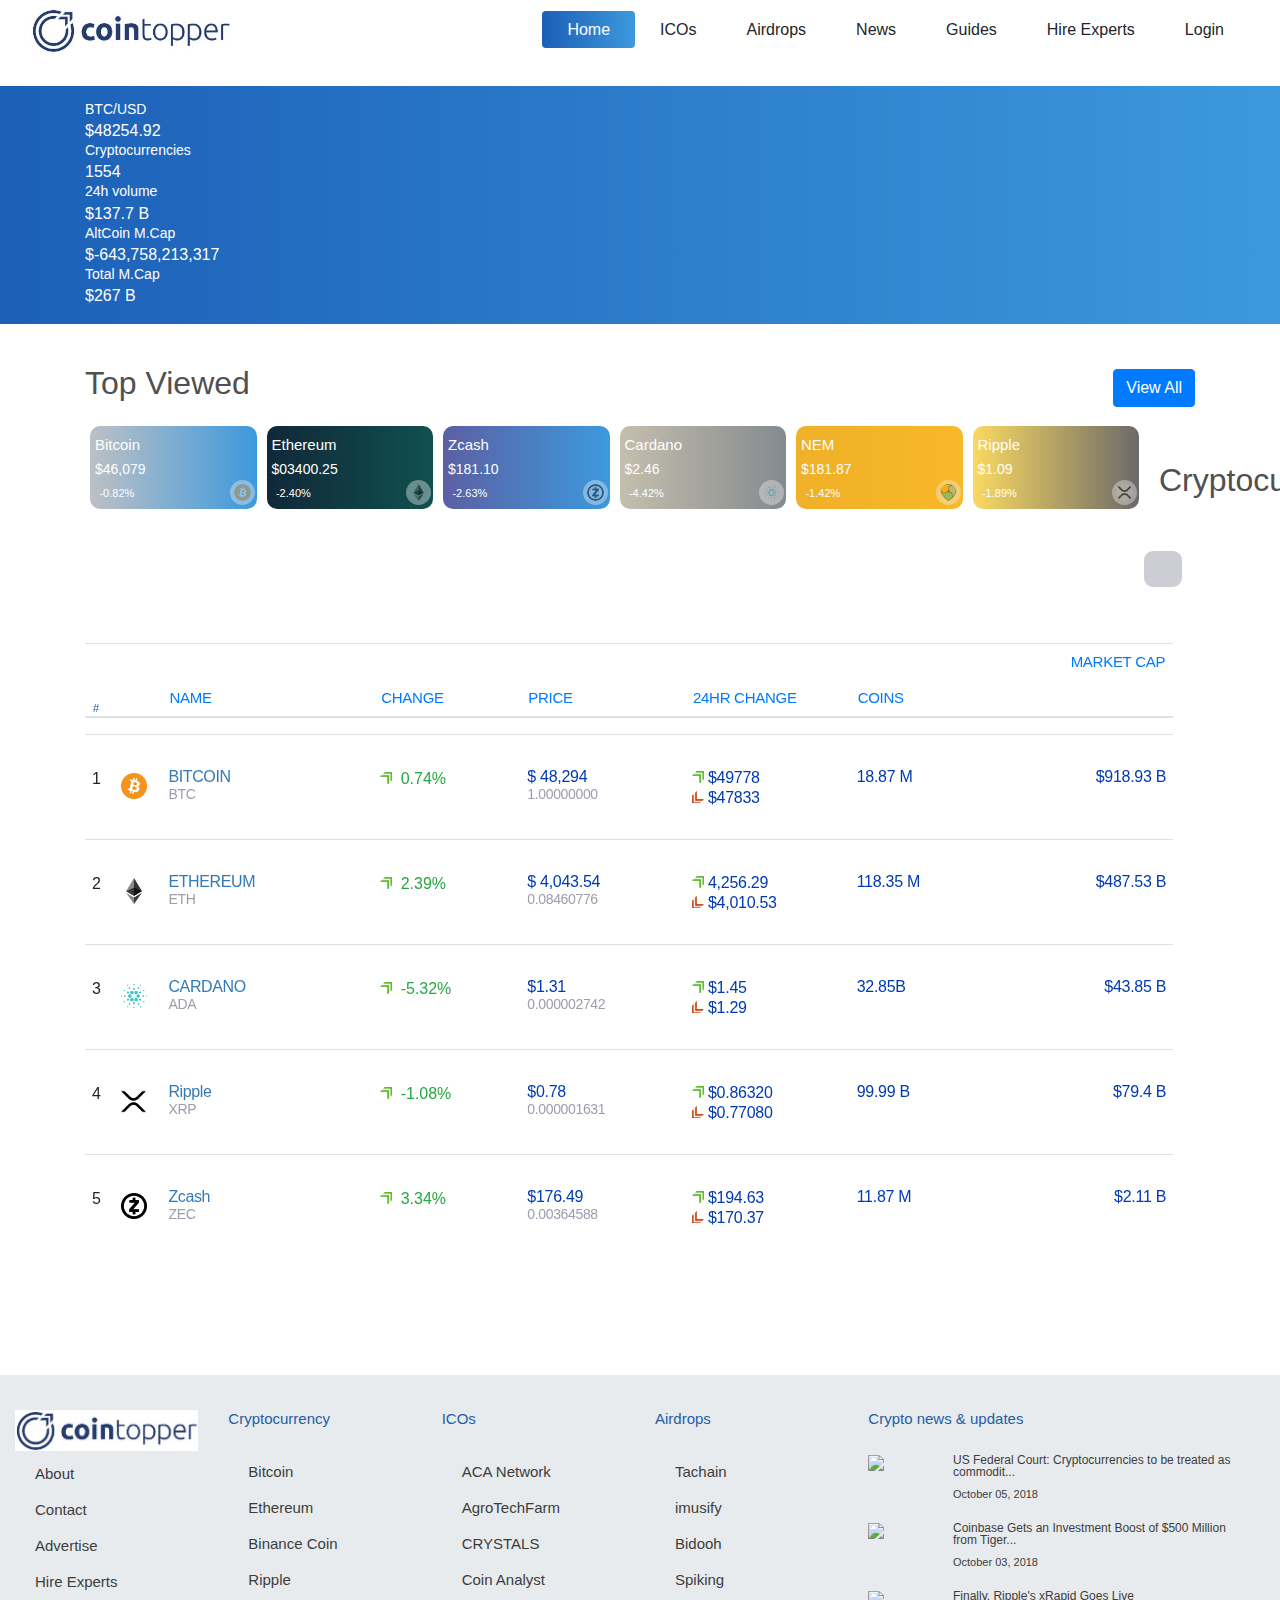
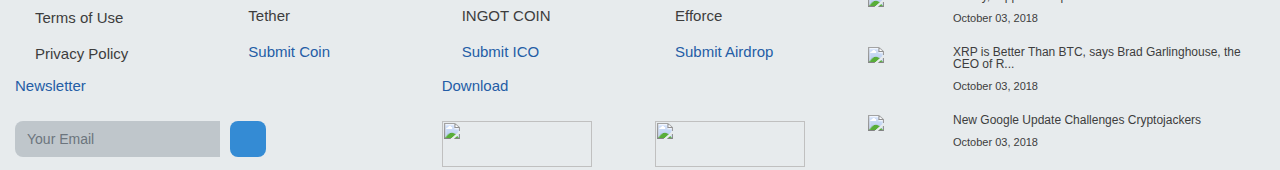
==== commit e62eb917: "descriptive comment for code changes" ====
--- a/index.html
+++ b/index.html
@@ -1,6 +1,5 @@
 <!DOCTYPE html>
 <html>
-
 <head>
     <title>Cointopper</title>
     <link rel="stylesheet" type="text/css" href="style.css">
@@ -29,9 +28,15 @@
                 <div class="container-fluid">
                     <img src="./cc_logo.jpg" style="max-width: 200px;">
                     <button class="navbar-toggler" type="button" data-toggle="collapse" data-target="#collapsenavbar">
-                        <span class="navbar-toggler-icon"></span>
+
+                        <!---  <span class="sr-only">Toggle navigation</span>
+                        <span class="icon-bar"></span>
+                        <span class="icon-bar"></span>
+                        <span class="icon-bar"></span>-->
+                        <span class="navbar-toggler-icon    "></span>
+
                     </button>
-                    <div class="collapse navbar-collapse text-center" id="collapsenavbar">
+                    <div class="collapse navbar-collapse text-left" id="collapsenavbar">
                         <ul class="navbar-nav ml-auto">
                             <!---    <li class="nav-item">
                             <a href="" class="nav-link text-bold"></a>Home</li>
@@ -47,15 +52,15 @@
                             <a href="" class="nav-link"></a>HireExperts</li>
                         <li class="nav-item">
                             <a href="" class="nav-link"></a>Login</li>-->
-                            <li class="active"><a href="https://cointopper.com">Home</a></li>
-                            <li><a href="https://cointopper.com/ico">ICOs</a></li>
-                            <li><a href="https://cointopper.com/airdrops">Airdrops</a></li>
-                            <li><a href="https://cointopper.com/news">News</a></li>
-                            <li><a href="https://cointopper.com/guides">Guides</a></li>
-                            <li><a href="https://cointopper.com/hire-experts">Hire Experts</a></li>
-                            <li> <a href="https://cointopper.com/signin">Login</a></li>
-
+                            <li class="active"><a>Home</a></li>
+                            <li><a>ICOs</a></li>
+                            <li><a>Airdrops</a></li>
+                            <li><a>News</a></li>
+                            <li><a>Guides</a></li>
+                            <li><a>Hire Experts</a></li>
+                            <li> <a>Login</a></li>
                         </ul>
+                    </div>
             </nav>
         </div>
     </header>
@@ -64,8 +69,7 @@
             <div class="row">
                 <div class="col-sm-12 col-lg-2-5 col-lg-1-5 hidden-xs">
                     <h4>BTC/USD</h4>
-                    <span class="coin-detail-value" id="bitcoin-head">
-                        $48254.92</span>
+                    <span class="coin-detail-value"> $48254.92</span>
                 </div>
                 <div class="col-xs-4 col-sm-12 col-lg-2-5 col-lg-1-5 hidden-xs">
                     <h4>Cryptocurrencies</h4>
@@ -104,6 +108,80 @@
             <li role="presentation" class=""><button type="button" role="tab" id="slick-slide-control02" aria-controls="slick-slide06" aria-label="3 of 2" tabindex="-1">3</button></li>
             <li role="presentation" class=""><button type="button" role="tab" id="slick-slide-control03" aria-controls="slick-slide09" aria-label="4 of 2" tabindex="0" aria-selected="true">4</button></li>
         </ul>  -->
+        <section id="boxes">
+            <div class="container">
+                <div class="box">
+                    <div class="bx1">
+                        <h1>Bitcoin</h1>
+                        <p>$46,079</p>
+                        <i class="fa fa-angle-double-right"></i>
+                        <span>-0.82%</span>
+                        <span class="top-image">
+                            <img class="white-circle-top" height="30" draggable="false" onmousedown="return false"
+                                src="./bitcoin-btc.png">
+                        </span>
+                    </div>
+
+                    <div class="bx2">
+                        <h1>Ethereum</h1>
+                        <p>$03400.25</p>
+                        <i class="fa fa-angle-double-right"></i>
+                        <span>-2.40%</span>
+                        <span class="top-image">
+                            <img class="white-circle-top" height="30" draggable="false" onmousedown="return false"
+                                src="./ethereum-eth.png">
+                        </span>
+
+                    </div>
+
+                    <div class="bx3">
+                        <h1>Zcash</h1>
+                        <p>$181.10</p>
+                        <i class="fa fa-angle-double-right"></i>
+                        <span>-2.63%</span>
+                        <span class="top-image">
+                            <img class="white-circle-top" height="30" draggable="false" onmousedown="return false"
+                                src="./zcash-zec.png">
+                        </span>
+                    </div>
+
+                    <div class="bx4">
+                        <h1>Cardano</h1>
+                        <p>$2.46</p>
+                        <i class="fa fa-angle-double-right"></i>
+                        <span>-4.42%</span>
+                        <span class="top-image">
+                            <img class="white-circle-top" height="30" draggable="false" onmousedown="return false"
+                                src="./cardano-ada.png">
+                        </span>
+                    </div>
+
+                    <div class="bx5">
+                        <h1>NEM</h1>
+                        <p>$181.87</p>
+                        <i class="fa fa-angle-double-right"></i>
+                        <span>-1.42%</span>
+                        <span class="top-image">
+                            <img class="white-circle-top" height="30" draggable="false" onmousedown="return false"
+                                src="./nem-xem.png">
+                        </span>
+                    </div>
+
+                    <div class="bx6">
+                        <h1>Ripple</h1>
+                        <p>$1.09</p>
+                        <i class="fa fa-angle-double-right"></i>
+                        <span>-1.89%</span>
+                        <span class="top-image">
+                            <img class="white-circle-top" height="30" draggable="false" onmousedown="return false"
+                                src="./ripple-xrp-new.png">
+                        </span>
+                    </div>
+                </div>
+            </div>
+
+
+        </section>
         <div class="coinlist">
             <div class="container">
                 <div class="row">
@@ -118,8 +196,7 @@
                                     <input type="hidden" id="currencyrate" value="1">
                                     <input type="hidden" id="currencysymbol" value="$">
                                     <form action="https://cointopper.com" method="POST">
-                                        <input name="_token" type="hidden"
-                                            value="DQVlzzMpwOcGCmGosMUz9bkfnm3J93pa73R02hCr">
+                                        <input name="_token" type="hidden">
                                         <select id="select-currency" name="currency">
                                             <option value="AUD">USD</option>
                                             <option value="BRL">BRL</option>
@@ -146,6 +223,7 @@
                 </div>
             </div>
         </div>
+
         <div class="table-responsive">
             <div class="container">
                 <div class="floattheat-container">
@@ -266,8 +344,8 @@
                                 <td data-text="0.738888">
                                     <div class="tbl-change">
                                         <span class="text-success">
+                                            <i class="tbl-arrow-up"></i>
                                             0.74%
-                                            <i class="tbl-arrow-up"></i>
                                         </span>
                                     </div>
                                 </td>
@@ -310,8 +388,8 @@
                                 <td data-text="0.738888">
                                     <div class="tbl-change">
                                         <span class="text-success">
+                                            <i class="tbl-arrow-up"></i>
                                             2.39%
-                                            <i class="tbl-arrow-up"></i>
                                         </span>
                                     </div>
                                 </td>
@@ -354,8 +432,8 @@
                                 <td data-text="0.738888">
                                     <div class="tbl-change">
                                         <span class="text-success">
+                                            <i class="tbl-arrow-up"></i>
                                             -5.32%
-                                            <i class="tbl-arrow-up"></i>
                                         </span>
                                     </div>
                                 </td>
@@ -398,8 +476,8 @@
                                 <td data-text="0.738888">
                                     <div class="tbl-change">
                                         <span class="text-success">
+                                            <i class="tbl-arrow-up"></i>
                                             -1.08%
-                                            <i class="tbl-arrow-up"></i>
                                         </span>
                                     </div>
                                 </td>
@@ -442,8 +520,8 @@
                                 <td data-text="0.738888">
                                     <div class="tbl-change">
                                         <span class="text-success">
+                                            <i class="tbl-arrow-up"></i>
                                             3.34%
-                                            <i class="tbl-arrow-up"></i>
                                         </span>
                                     </div>
                                 </td>
@@ -600,71 +678,72 @@
                         <div class="col-xs-12 col-md-12 footer-text">
                             <div class="row">
 
-                                    <div class="col-xs-4 col-md-3 pull-left">
-                                        <img
-                                            src="https://cointopper.com/uploads/topics/us-federal-court-cryptocurrencies-to-be-treated-as-commodities-15387446239784.jpg">
-
-                                    </div>
-                                    <div class="col-xs-8 col-md-9 footer-guide-text">
-                                        <p>US Federal Court: Cryptocurrencies to be treated as commodit...</p>
-                                        <p class="footer-news-date">October 05, 2018</p>
-                                    </div>
+                                <div class="col-xs-4 col-md-3 pull-left">
+                                    <img
+                                        src="https://cointopper.com/uploads/topics/us-federal-court-cryptocurrencies-to-be-treated-as-commodities-15387446239784.jpg">
+
+                                </div>
+                                <div class="col-xs-8 col-md-9 footer-guide-text">
+                                    <p>US Federal Court: Cryptocurrencies to be treated as commodit...</p>
+                                    <p class="footer-news-date">October 05, 2018</p>
+                                </div>
                                 </a>
                             </div>
                         </div>
                         <div class="col-xs-12 col-md-12 footer-text">
                             <div class="row">
-                                    <div class="col-xs-4 col-md-3 pull-left">
-                                        <img src="https://cointopper.com/uploads/topics/coinbase-gets-an-investment-boost-of-500-million-from-tiger-global-valuation-increases-to-8-billion-15385981723678.png">
-
-                                    </div>
-                                    <div class="col-xs-8 col-md-9 footer-guide-text">
-                                        <p>Coinbase Gets an Investment Boost of $500 Million from Tiger...</p>
-                                        <p class="footer-news-date">October 03, 2018</p>
-                                    </div>
+                                <div class="col-xs-4 col-md-3 pull-left">
+                                    <img
+                                        src="https://cointopper.com/uploads/topics/coinbase-gets-an-investment-boost-of-500-million-from-tiger-global-valuation-increases-to-8-billion-15385981723678.png">
+
+                                </div>
+                                <div class="col-xs-8 col-md-9 footer-guide-text">
+                                    <p>Coinbase Gets an Investment Boost of $500 Million from Tiger...</p>
+                                    <p class="footer-news-date">October 03, 2018</p>
+                                </div>
                                 </a>
                             </div>
                         </div>
                         <div class="col-xs-12 col-md-12 footer-text">
                             <div class="row">
-                                
-                                    <div class="col-xs-4 col-md-3 pull-left">
-                                        <img
-                                            src="https://cointopper.com/uploads/topics/finally-ripples-xrapid-goes-live-15385976068960.jpg">
-
-                                    </div>
-                                    <div class="col-xs-8 col-md-9 footer-guide-text">
-                                        <p>Finally, Ripple's xRapid Goes Live</p>
-                                        <p class="footer-news-date">October 03, 2018</p>
-                                    </div>
+
+                                <div class="col-xs-4 col-md-3 pull-left">
+                                    <img
+                                        src="https://cointopper.com/uploads/topics/finally-ripples-xrapid-goes-live-15385976068960.jpg">
+
+                                </div>
+                                <div class="col-xs-8 col-md-9 footer-guide-text">
+                                    <p>Finally, Ripple's xRapid Goes Live</p>
+                                    <p class="footer-news-date">October 03, 2018</p>
+                                </div>
                                 </a>
                             </div>
                         </div>
                         <div class="col-xs-12 col-md-12 footer-text">
                             <div class="row">
-                                    <div class="col-xs-4 col-md-3 pull-left">
-                                        <img
-                                            src="https://cointopper.com/uploads/topics/xrp-is-better-than-btc-says-brad-garlinghouse-the-ceo-of-ripple-labs-15385969066753.jpg">
-
-                                    </div>
-                                    <div class="col-xs-8 col-md-9 footer-guide-text">
-                                        <p>XRP is Better Than BTC, says Brad Garlinghouse, the CEO of R...</p>
-                                        <p class="footer-news-date">October 03, 2018</p>
-                                    </div>
+                                <div class="col-xs-4 col-md-3 pull-left">
+                                    <img
+                                        src="https://cointopper.com/uploads/topics/xrp-is-better-than-btc-says-brad-garlinghouse-the-ceo-of-ripple-labs-15385969066753.jpg">
+
+                                </div>
+                                <div class="col-xs-8 col-md-9 footer-guide-text">
+                                    <p>XRP is Better Than BTC, says Brad Garlinghouse, the CEO of R...</p>
+                                    <p class="footer-news-date">October 03, 2018</p>
+                                </div>
                                 </a>
                             </div>
                         </div>
                         <div class="col-xs-12 col-md-12 footer-text">
                             <div class="row">
-                                    <div class="col-xs-4 col-md-3 pull-left">
-                                        <img
-                                            src="https://cointopper.com/uploads/topics/new-google-update-challenges-cryptojackers-15385526567561.jpg">
-
-                                    </div>
-                                    <div class="col-xs-8 col-md-9 footer-guide-text">
-                                        <p>New Google Update Challenges Cryptojackers</p>
-                                        <p class="footer-news-date">October 03, 2018</p>
-                                    </div>
+                                <div class="col-xs-4 col-md-3 pull-left">
+                                    <img
+                                        src="https://cointopper.com/uploads/topics/new-google-update-challenges-cryptojackers-15385526567561.jpg">
+
+                                </div>
+                                <div class="col-xs-8 col-md-9 footer-guide-text">
+                                    <p>New Google Update Challenges Cryptojackers</p>
+                                    <p class="footer-news-date">October 03, 2018</p>
+                                </div>
                                 </a>
                             </div>
                         </div>
--- a/style.css
+++ b/style.css
@@ -1,7 +1,7 @@
 body{
     font-family: 'Rubik',sans-serif;   
 }
-    header li a{
+ .navbar-nav li a{
     color: #202020;
     padding: 10px 25px;
     font-size: 16px;
@@ -16,11 +16,42 @@
  color: #fff;
  border-radius:4px;
 }
+.navbar-toggler li a{
+    line-height: 2px;
+}
+.navbar-toggler-icon{
+    border-color: #ddd;
+    position: relative;
+    padding:9px 10px;
+    margin-bottom: 8px;
+    margin-top: 8px;
+    margin-right: 15px;
+    background-color: transparent;
+    background-image: none;
+    border: 1px solid transparent;
+    border-radius: 4px;
+}
+/*.sr-only{
+    position: absolute;
+    width: 1px;
+    height: 1px;
+    padding: 0;
+    margin: -1px;
+    overflow:hidden;
+    border:0;
+}
+.navbar-toggler .icon-bar{
+    display: block;
+    width: 22px;
+    height: 2px;
+    border-radius: 1px;
+}*/
 .coindetailtop{
     padding: 16px 0;
     width: 100%;
     z-index: 99;
     margin-bottom: 45px;
+    margin-top: 25px;
     background: linear-gradient(to right,#1c60b8 1%,#3c99dd 100%);  
 }
 .coindetailtop h4{
@@ -98,7 +129,7 @@
     font-weight: 500;
     line-height: 28px;
 }
-.slick-dots{
+/*.slick-dots{
     position: absolute;
     bottom: -25px;
     display: block;
@@ -130,7 +161,157 @@
     border: 0;
     outline: 0;
     background: transparent;
-}
+}*/
+.bx1{
+    color: white;
+    font-family: 'Rubik',sans-serif;  
+    width: 15%;
+    margin:5px;
+    padding:5px; 
+    cursor: pointer;
+    border-radius: 10px;
+    position: relative;
+    overflow: hidden;
+    box-sizing:border-box;
+    background: linear-gradient(to right,#bcc0c5 1%,#3c99dd 100%); 
+    float: left;
+    z-index: 1;
+}
+.bx2{
+    color: white;
+    font-family: 'Rubik',sans-serif;  
+    width: 15%;
+    margin:5px;
+    padding:5px; 
+    cursor: pointer;
+    border-radius: 10px;
+    position: relative;
+    overflow: hidden;
+    box-sizing:border-box;
+    background:linear-gradient(to left, #105050 1%, #102838 100%);  
+    float: left;
+    z-index: 1;
+}
+.bx3{
+    color: white;
+    font-family: 'Rubik',sans-serif;  
+    width: 15%;
+    margin:5px;
+    padding:5px; 
+    cursor: pointer;
+    border-radius: 10px;
+    position: relative;
+    overflow: hidden;
+    box-sizing:border-box;
+    background: linear-gradient(to right,#5b60a3 1%,#3c99dd 100%); 
+    float: left;
+    z-index: 1;
+}
+.bx4{
+    color: white;
+    font-family: 'Rubik',sans-serif;  
+    width: 15%;
+    margin:5px;
+    padding:5px; 
+    cursor: pointer;
+    border-radius: 10px;
+    position: relative;
+    overflow: hidden;
+    box-sizing:border-box;
+    background: linear-gradient(to right,#c4bead 1%,#848a8f 100%); 
+    float: left;
+    z-index: 1;
+}
+.bx5{
+    color: white;
+    font-family: 'Rubik',sans-serif;  
+    width: 15%;
+    margin:5px;
+    padding:5px; 
+    cursor: pointer;
+    border-radius: 10px;
+    position: relative;
+    overflow: hidden;
+    box-sizing:border-box;
+    background:linear-gradient(to left, #F8B828 1%, #F0B028 100%);
+    float: left;
+    z-index: 1;
+}
+.bx6{
+    color: white;
+    font-family: 'Rubik',sans-serif;  
+    width: 15%;
+    margin:5px;
+    padding:5px; 
+    cursor: pointer;
+    border-radius: 10px;
+    position: relative;
+    overflow: hidden;
+    box-sizing:border-box;
+    background:linear-gradient(to left,#6d6b69 1%,#fad961 100%); 
+    float: left;
+    z-index: 1;
+}
+.fa fa-angle-double-right{
+    color: white;
+    width: 10px;
+    height:10px;
+    background-size:100px;
+    margin:7px 4px 0 0;
+    float:left;
+}
+.white-circle-top{
+    float:right;
+    background:#f1eded;
+    border-radius: 50%;
+    padding: 4px;
+    width: 25px;
+    height: 25px;
+    
+}
+.top-image{
+    display: block;
+    position:absolute;
+    float:right;
+    max-width: 62px;
+    max-height:62px;
+    right: 2px;
+    bottom: 4px;
+    font-size: 72px;
+    opacity: .4;
+} 
+.box h1 {
+    font-size: 15px;
+    color: white;
+    padding: 0px 0px;
+    margin: 5px 0px;
+    text-align:left;
+    position: relative;
+    display:flex;
+    box-sizing: border-box;
+}
+
+.box p{
+    font-size: 14px;
+    color:white;
+    margin: auto;
+    padding: auto;
+    text-align: left;
+    position: relative;
+}
+.box span{
+    color: white;
+    font-size: 11px;
+    font-family: 'Rubik',sans-serif;
+}
+
+.box:hover h1  {
+
+    width:45%;
+    transition:0.5s;
+    box-sizing:border-box;
+}
+
 .coinlist{
     margin: 45px 0 30px;
 }
@@ -245,9 +426,6 @@
 .table colgroup thead tr th{
     border: 0;
 }
-.table th{
-    border-bottom: 1px solid #dee2e6;
-}
 .fa{
     display: inline-block;
      font: normal normal normal 14px/1 FontAwesome;
@@ -257,7 +435,6 @@
     font-size: 14px;
 }
 .coin-list-table{
-    border: 0px none rgb(131, 131, 131);
     display: table;
     width: 1020px;
     margin: 0px;
@@ -303,8 +480,13 @@
     letter-spacing: -0.34px;
     line-height: 16px;
 }
+.tbl-change{
+    font-size: 16px;
+    letter-spacing: -0.18;
+}
 .tbl-arrow-up{
  background: url(./up_arrow_green.png)left top no-repeat;
+ display: inline-block;
  background-size: 100%;
  width: 12px;
  height:12px;
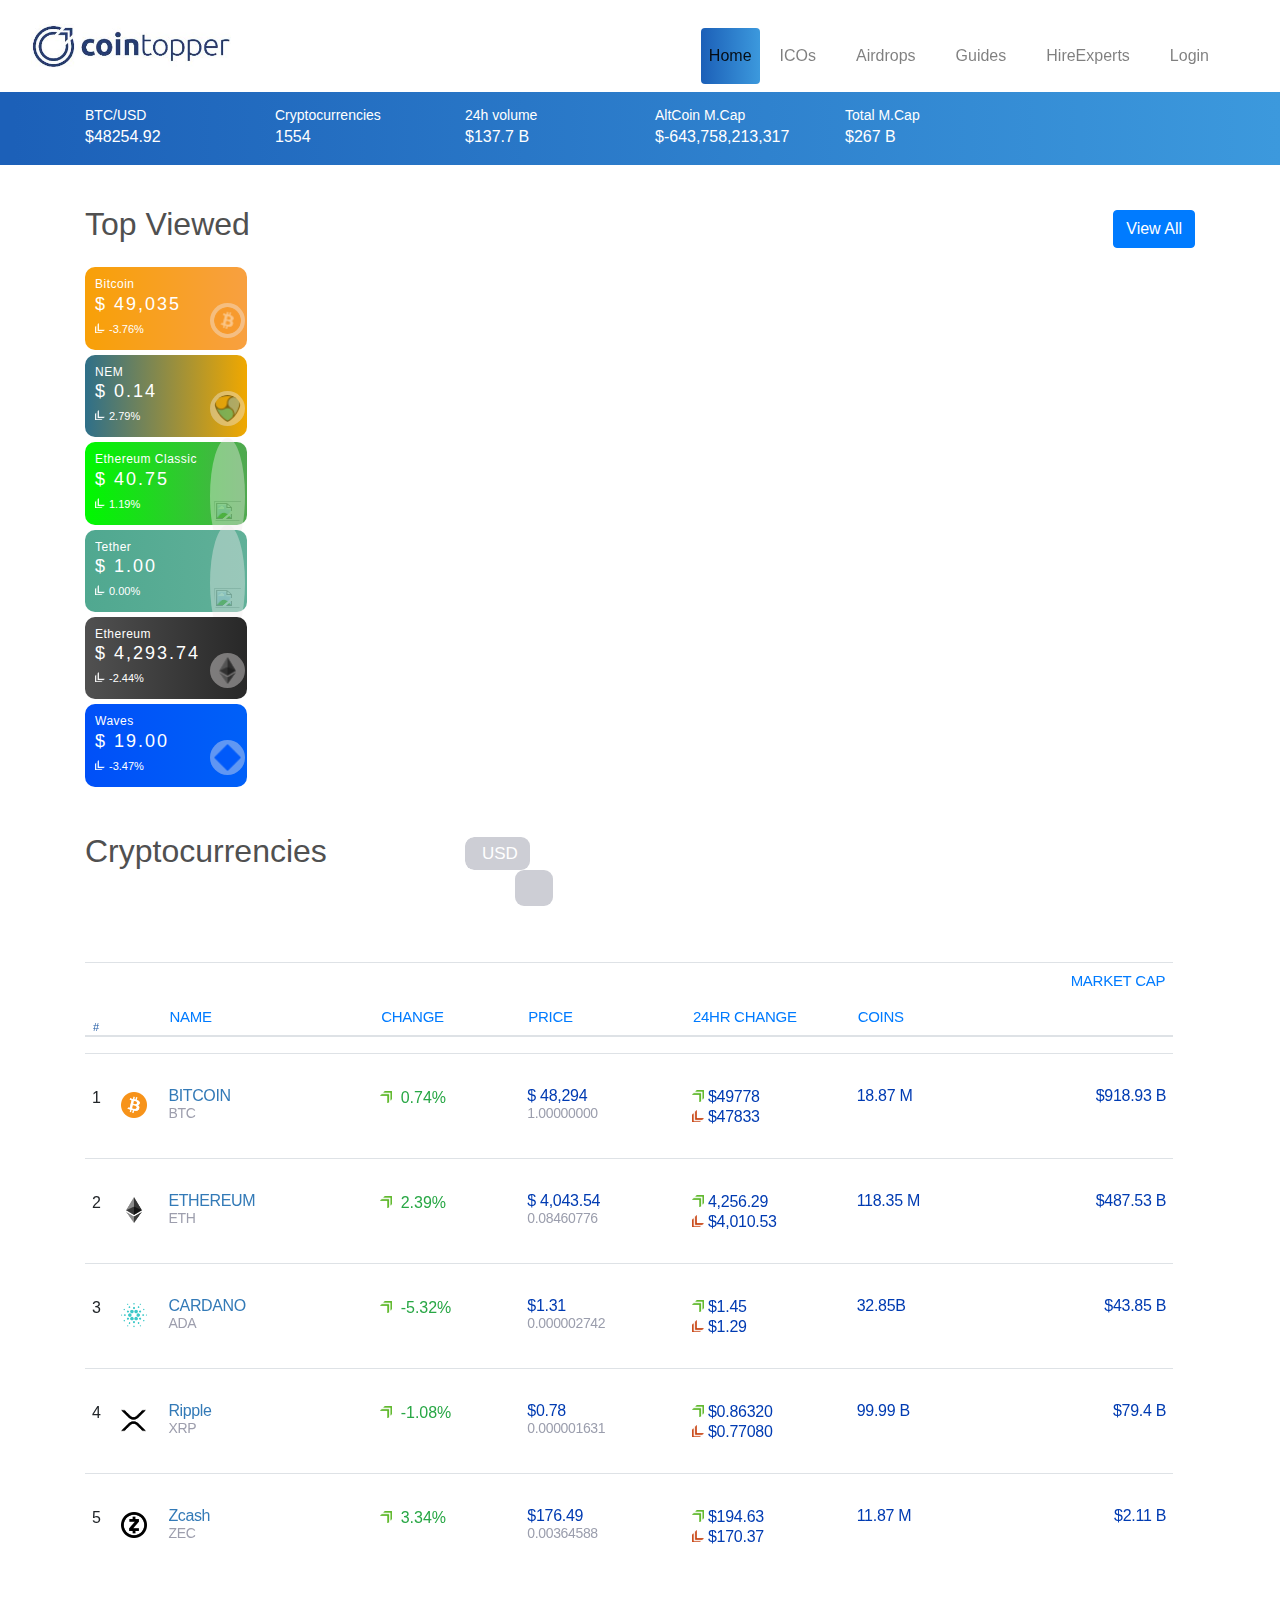
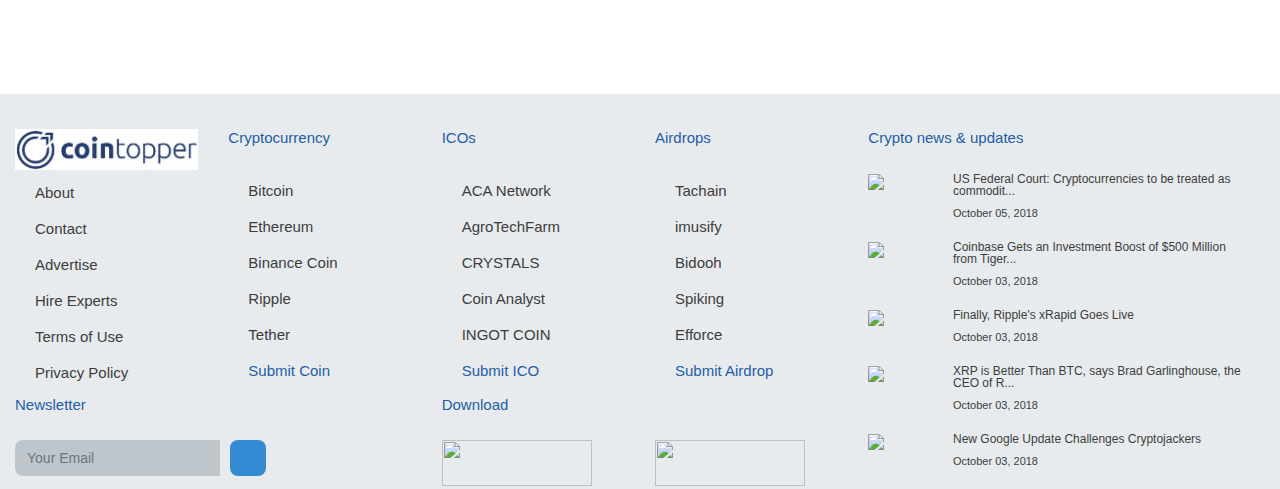
==== commit 6256775b: "descriptive comment for code changes" ====
--- a/index.html
+++ b/index.html
@@ -1,5 +1,6 @@
 <!DOCTYPE html>
 <html>
+
 <head>
     <title>Cointopper</title>
     <link rel="stylesheet" type="text/css" href="style.css">
@@ -23,67 +24,58 @@
 
 <body>
     <header>
-        <div class="bgimg">
-            <nav class="navbar navbar-expand-md">
-                <div class="container-fluid">
-                    <img src="./cc_logo.jpg" style="max-width: 200px;">
-                    <button class="navbar-toggler" type="button" data-toggle="collapse" data-target="#collapsenavbar">
-
-                        <!---  <span class="sr-only">Toggle navigation</span>
-                        <span class="icon-bar"></span>
-                        <span class="icon-bar"></span>
-                        <span class="icon-bar"></span>-->
-                        <span class="navbar-toggler-icon    "></span>
-
-                    </button>
-                    <div class="collapse navbar-collapse text-left" id="collapsenavbar">
-                        <ul class="navbar-nav ml-auto">
-                            <!---    <li class="nav-item">
-                            <a href="" class="nav-link text-bold"></a>Home</li>
+        <nav class="navbar navbar-expand-md navbar-light sticky-top">
+            <div class="container-fluid">
+                <a class="navbar-brand" href="#">
+                    <img src="./cc_logo.jpg"></a>
+                <button class="navbar-toggler" type="button" data-toggle="collapse" data-target="#navbarResponsive">
+                    <span class="navbar-toggler-icon"></span>
+                </button>
+                <div class="collapse navbar-collapse" id="navbarResponsive">
+                    <ul class="navbar-nav ml-auto">
+                        <li class="active">
+                            <a class="nav-link" href="#">Home</a>
+                        </li>
                         <li class="nav-item">
-                            <a href="" class="nav-link"></a>ICOs</li>
+                            <a class="nav-link" href="#">ICOs</a>
+                        </li>
                         <li class="nav-item">
-                            <a href="" class="nav-link"></a>Airdrops</li>
+                            <a class="nav-link" href="#">Airdrops</a>
+                        </li>
                         <li class="nav-item">
-                            <a href="" class="nav-link"></a>News</li>
+                            <a class="nav-link" href="#">Guides</a>
+                        </li>
                         <li class="nav-item">
-                            <a href="" class="nav-link"></a>Guides</li>
+                            <a class="nav-link" href="#">HireExperts</a>
+                        </li>
                         <li class="nav-item">
-                            <a href="" class="nav-link"></a>HireExperts</li>
-                        <li class="nav-item">
-                            <a href="" class="nav-link"></a>Login</li>-->
-                            <li class="active"><a>Home</a></li>
-                            <li><a>ICOs</a></li>
-                            <li><a>Airdrops</a></li>
-                            <li><a>News</a></li>
-                            <li><a>Guides</a></li>
-                            <li><a>Hire Experts</a></li>
-                            <li> <a>Login</a></li>
-                        </ul>
-                    </div>
-            </nav>
-        </div>
+                            <a class="nav-link" href="#">Login</a>
+                        </li>
+                    </ul>
+                </div>
+            </div>
+        </nav>
     </header>
     <section class="coindetailtop">
         <div class="container">
             <div class="row">
-                <div class="col-sm-12 col-lg-2-5 col-lg-1-5 hidden-xs">
+                <div class="col-sm-12 col-md-4 col-lg-2">
                     <h4>BTC/USD</h4>
                     <span class="coin-detail-value"> $48254.92</span>
                 </div>
-                <div class="col-xs-4 col-sm-12 col-lg-2-5 col-lg-1-5 hidden-xs">
+                <div class="col-sm-12 col-md-4 col-lg-2">
                     <h4>Cryptocurrencies</h4>
                     <span class="coin-detail-value"> 1554</span>
                 </div>
-                <div class="col-xs-4 col-sm-12 col-lg-2-5 col-lg-1-5">
+                <div class="col-sm-12 col-md-4 col-lg-2">
                     <h4>24h volume</h4>
                     <span class="coin-detail-value"> $137.7 B</span>
                 </div>
-                <div class="col-xs-4 col-sm-12 col-lg-2-5 col-lg-1-5">
+                <div class="col-sm-12 col-md-4 col-lg-2">
                     <h4>AltCoin M.Cap</h4>
                     <span class="coin-detail-value"> $-643,758,213,317</span>
                 </div>
-                <div class="col-sm-12 col-lg-2-5 col-lg-1-5 col-5-last">
+                <div class="col-sm-12 col-md-4 col-lg-2">
                     <h4>Total M.Cap</h4>
                     <span class="coin-detail-value"> $267 B</span>
                 </div>
@@ -101,87 +93,159 @@
                 </div>
             </div>
         </div>
-        <!--<ul class="slick-dots" style="display: block;" role="tablist">
-        <li class="" role="presentation">
-            <button type="button" role="tab" id="slick-slide-control00" aria-controls="slick-slide00" aria-label="1 of 2" tabindex="-1">1</button></li>
-            <li role="presentation" class="slick-active"><button type="button" role="tab" id="slick-slide-control01" aria-controls="slick-slide03" aria-label="2 of 2" tabindex="-1">2</button></li>
-            <li role="presentation" class=""><button type="button" role="tab" id="slick-slide-control02" aria-controls="slick-slide06" aria-label="3 of 2" tabindex="-1">3</button></li>
-            <li role="presentation" class=""><button type="button" role="tab" id="slick-slide-control03" aria-controls="slick-slide09" aria-label="4 of 2" tabindex="0" aria-selected="true">4</button></li>
-        </ul>  -->
-        <section id="boxes">
-            <div class="container">
-                <div class="box">
-                    <div class="bx1">
-                        <h1>Bitcoin</h1>
-                        <p>$46,079</p>
-                        <i class="fa fa-angle-double-right"></i>
-                        <span>-0.82%</span>
-                        <span class="top-image">
-                            <img class="white-circle-top" height="30" draggable="false" onmousedown="return false"
-                                src="./bitcoin-btc.png">
-                        </span>
-                    </div>
-
-                    <div class="bx2">
-                        <h1>Ethereum</h1>
-                        <p>$03400.25</p>
-                        <i class="fa fa-angle-double-right"></i>
-                        <span>-2.40%</span>
-                        <span class="top-image">
-                            <img class="white-circle-top" height="30" draggable="false" onmousedown="return false"
-                                src="./ethereum-eth.png">
-                        </span>
-
-                    </div>
-
-                    <div class="bx3">
-                        <h1>Zcash</h1>
-                        <p>$181.10</p>
-                        <i class="fa fa-angle-double-right"></i>
-                        <span>-2.63%</span>
-                        <span class="top-image">
-                            <img class="white-circle-top" height="30" draggable="false" onmousedown="return false"
-                                src="./zcash-zec.png">
-                        </span>
-                    </div>
-
-                    <div class="bx4">
-                        <h1>Cardano</h1>
-                        <p>$2.46</p>
-                        <i class="fa fa-angle-double-right"></i>
-                        <span>-4.42%</span>
-                        <span class="top-image">
-                            <img class="white-circle-top" height="30" draggable="false" onmousedown="return false"
-                                src="./cardano-ada.png">
-                        </span>
-                    </div>
-
-                    <div class="bx5">
-                        <h1>NEM</h1>
-                        <p>$181.87</p>
-                        <i class="fa fa-angle-double-right"></i>
-                        <span>-1.42%</span>
-                        <span class="top-image">
-                            <img class="white-circle-top" height="30" draggable="false" onmousedown="return false"
-                                src="./nem-xem.png">
-                        </span>
-                    </div>
-
-                    <div class="bx6">
-                        <h1>Ripple</h1>
-                        <p>$1.09</p>
-                        <i class="fa fa-angle-double-right"></i>
-                        <span>-1.89%</span>
-                        <span class="top-image">
-                            <img class="white-circle-top" height="30" draggable="false" onmousedown="return false"
-                                src="./ripple-xrp-new.png">
-                        </span>
-                    </div>
+<div class="container">
+        <ul class="top-coin-box clearfix regular slider slick-initialized slick-slider slick-dotted">
+            <div class="slick-list draggable">
+
+                <div class="slick-track">
+                    <li class="topp-box-detail coin-data slick-slide slick-cloned" style="width: 172px;" tabindex="-1"
+                        role="tabpanel" aria-describedby="slick-slide-control02" data-slick-index="-6"
+                        aria-hidden="true">
+                        <div class="topp-box-inner"
+                            style="background:-moz-linear-gradient(left, #F8A008 100%, #F8A040 100%); /* FF3.6-15 */
+                                         background: -webkit-linear-gradient(left, #F8A008 1%, #F8A040 100%); /* Chrome10-25,Safari5.1-6 */
+                                         background: linear-gradient(left, #F8A008 1%, #F8A040 100%); /* W3C, IE10+, FF16+, Chrome26+, Opera12+, Safari7+ */
+                                         filter: progid:DXImageTransform.Microsoft.gradient( startColorstr='#feffff', endColorstr='',GradientType=0 ); /* IE6-9 */ ">
+                            <h5>Bitcoin </h5>
+                            <div class="top-coin-price coin-topp-price-BTC">$ 49,035</div>
+                            <span class="topp-per ">
+                                <i class="coin-topp-up"></i>
+                                -3.76%
+                            </span>
+                            <span class="top-image ">
+                                <img class="white-circle-top" height="35" width="35" draggable="false"
+                                    onmousedown="return false"
+                                    src="./bitcoin-btc.png"></span>
+                        </div>
+
+                    </li>
+
+                    <li class="topp-box-detail coin-data slick-slide" style="width: 172px;" tabindex="-1"
+                        role="tabpanel" id="slick-slide01" data-slick-index="1" aria-hidden="true">
+                        <div class="topp-box-inner"
+                            style="background:-moz-linear-gradient(left, #307088 100%, #F0A800 100%); /* FF3.6-15 */
+                                         background: -webkit-linear-gradient(left, #307088 1%, #F0A800 100%); /* Chrome10-25,Safari5.1-6 */
+                                         background: linear-gradient(left, #307088 1%, #F0A800 100%); /* W3C, IE10+, FF16+, Chrome26+, Opera12+, Safari7+ */
+                                         filter: progid:DXImageTransform.Microsoft.gradient( startColorstr='#feffff', endColorstr='',GradientType=0 ); /* IE6-9 */ ">
+                            <h5>NEM </h5>
+                            <div class="top-coin-price coin-topp-price-XEM">$ 0.14</div>
+                            <span class="topp-per ">
+                                <i class="coin-topp-up"></i>
+
+                                2.79%
+                            </span>
+                            <span class="top-image ">
+                                <img class="white-circle-top" height="35" width="35" draggable="false"
+                                    onmousedown="return false" src="./nem-xem.png"></span>
+
+                        </div>
+
+
+                    </li>
+                    <li class="topp-box-detail slick-slide coin-data" data-slick-index="2" aria-hidden="true"
+                        tabindex="-1" role="tabpanel" id="slick-slide02" style="width: 172px;">
+                        <div class="topp-box-inner"
+                            style="background:-moz-linear-gradient(left, #00F800 100%, #50A850 100%); /* FF3.6-15 */
+                                         background: -webkit-linear-gradient(left, #00F800 1%, #50A850 100%); /* Chrome10-25,Safari5.1-6 */
+                                         background: linear-gradient(left, #00F800 1%, #50A850 100%); /* W3C, IE10+, FF16+, Chrome26+, Opera12+, Safari7+ */
+                                         filter: progid:DXImageTransform.Microsoft.gradient( startColorstr='#feffff', endColorstr='',GradientType=0 ); /* IE6-9 */ ">
+                            <h5>Ethereum Classic </h5>
+                            <div class="top-coin-price coin-topp-price-ETC">$ 40.75</div>
+                            <span class="topp-per ">
+                                <i class="coin-topp-up"></i>
+
+                                1.19%
+                            </span>
+                            <span class="top-image ">
+                                <img class="white-circle-top" height="35" width="35" draggable="false"
+                                    onmousedown="return false"
+                                    src="https://cointopper.com/images/thumb/ethereum-classic-etc.png"></span>
+
+                        </div>
+
+
+                    </li>
+
+                    <li class="topp-box-detail slick-slide coin-data" data-slick-index="7" aria-hidden="true"
+                        tabindex="-1" role="tabpanel" id="slick-slide07" style="width: 172px;">
+                        <div class="topp-box-inner"
+                            style="background:-moz-linear-gradient(left, #50A890 100%, #60B098 100%); /* FF3.6-15 */
+                                         background: -webkit-linear-gradient(left, #50A890 1%, #60B098 100%); /* Chrome10-25,Safari5.1-6 */
+                                         background: linear-gradient(left, #50A890 1%, #60B098 100%); /* W3C, IE10+, FF16+, Chrome26+, Opera12+, Safari7+ */
+                                         filter: progid:DXImageTransform.Microsoft.gradient( startColorstr='#feffff', endColorstr='',GradientType=0 ); /* IE6-9 */ ">
+                            <h5>Tether </h5>
+                            <div class="top-coin-price coin-topp-price-USDT">$ 1.00</div>
+                            <span class="topp-per ">
+                                <i class="coin-topp-up"></i>
+
+                                0.00%
+                            </span>
+                            <span class="top-image ">
+                                <img class="white-circle-top" height="35" width="35" draggable="false"
+                                    onmousedown="return false"
+                                    src="https://cointopper.com/images/thumb/tether-usdt.png"></span>
+
+                        </div>
+
+
+                    </li>
+                    <li class="topp-box-detail coin-data slick-slide slick-active" style="width: 172px;" tabindex="0"
+                        role="tabpanel" id="slick-slide09" aria-describedby="slick-slide-control03" data-slick-index="9"
+                        aria-hidden="false">
+
+                        <div class="topp-box-inner"
+                            style="background:-moz-linear-gradient(left, #505050 100%, #282828 100%); /* FF3.6-15 */
+                                         background: -webkit-linear-gradient(left, #505050 1%, #282828 100%); /* Chrome10-25,Safari5.1-6 */
+                                         background: linear-gradient(left, #505050 1%, #282828 100%); /* W3C, IE10+, FF16+, Chrome26+, Opera12+, Safari7+ */
+                                         filter: progid:DXImageTransform.Microsoft.gradient( startColorstr='#feffff', endColorstr='',GradientType=0 ); /* IE6-9 */ ">
+                            <h5>Ethereum </h5>
+                            <div class="top-coin-price coin-topp-price-ETH">$ 4,293.74</div>
+                            <span class="topp-per ">
+                                <i class="coin-topp-up"></i>
+
+                                -2.44%
+                            </span>
+                            <span class="top-image ">
+                                <img class="white-circle-top" height="35" width="35" draggable="false"
+                                    onmousedown="return false" src="./ethereum-eth.png"></span>
+                        </div>
+                    </li>
+                    <li class="topp-box-detail slick-slide coin-data" data-slick-index="6" aria-hidden="true"
+                        tabindex="-1" role="tabpanel" id="slick-slide06" aria-describedby="slick-slide-control02"
+                        style="width: 172px;">
+                        <div class="topp-box-inner"
+                            style="background:-moz-linear-gradient(left, #0050F8 100%, #0060F8 100%); /* FF3.6-15 */
+                                         background: -webkit-linear-gradient(left, #0050F8 1%, #0060F8 100%); /* Chrome10-25,Safari5.1-6 */
+                                         background: linear-gradient(left, #0050F8 1%, #0060F8 100%); /* W3C, IE10+, FF16+, Chrome26+, Opera12+, Safari7+ */
+                                         filter: progid:DXImageTransform.Microsoft.gradient( startColorstr='#feffff', endColorstr='',GradientType=0 ); /* IE6-9 */ ">
+                            <h5>Waves </h5>
+                            <div class="top-coin-price coin-topp-price-WAVES">$ 19.00</div>
+                            <span class="topp-per ">
+                                <i class="coin-topp-up"></i>
+                                -3.47%
+                            </span>
+                            <span class="top-image ">
+                                <img class="white-circle-top" height="35" width="35" draggable="false"
+                                    onmousedown="return false"
+                                    src="./waves-waves.png"></span>
+                        </div>
+                    </li>
                 </div>
             </div>
-
-
-        </section>
+        </div>
+        </ul>
+        <!---  <ul class="slick-dots" style="display: block;" role="tablist">
+                <li class="" role="presentation"><button type="button" role="tab" id="slick-slide-control00"
+                        aria-controls="slick-slide00" aria-label="1 of 2" tabindex="-1">1</button></li>
+                <li role="presentation" class=""><button type="button" role="tab" id="slick-slide-control01"
+                        aria-controls="slick-slide03" aria-label="2 of 2" tabindex="-1">2</button></li>
+                <li class="slick-active" role="presentation"><button type="button" role="tab" id="slick-slide-control02"
+                        aria-controls="slick-slide06" aria-label="3 of 2" tabindex="-1">3</button></li>
+                <li role="presentation" class=""><button type="button" role="tab" id="slick-slide-control03"
+                        aria-controls="slick-slide09" aria-label="4 of 2" tabindex="-1">4</button></li>
+            </ul>
+        </ul>-->
+
         <div class="coinlist">
             <div class="container">
                 <div class="row">
--- a/style.css
+++ b/style.css
@@ -3,21 +3,29 @@
 }
  .navbar-nav li a{
     color: #202020;
-    padding: 10px 25px;
+    padding: 10px 25px;  
     font-size: 16px;
     font-weight: 500;
     list-style: none;
     text-decoration: none;
-    line-height: 20px;
     cursor: pointer;
 }
 .navbar-nav li.active a{
  background: linear-gradient(to right,#1c60b8 1%,#3c99dd 100%);
- color: #fff;
+ color:white;
  border-radius:4px;
 }
-.navbar-toggler li a{
-    line-height: 2px;
+.nav-item{
+    margin: 0 12px;
+}
+.navbar-nav{
+    margin: 20px;
+}
+.nav-link{
+    color: black;
+}
+header img{
+    max-width: 200px;
 }
 .navbar-toggler-icon{
     border-color: #ddd;
@@ -31,27 +39,12 @@
     border: 1px solid transparent;
     border-radius: 4px;
 }
-/*.sr-only{
-    position: absolute;
-    width: 1px;
-    height: 1px;
-    padding: 0;
-    margin: -1px;
-    overflow:hidden;
-    border:0;
-}
-.navbar-toggler .icon-bar{
-    display: block;
-    width: 22px;
-    height: 2px;
-    border-radius: 1px;
-}*/
 .coindetailtop{
     padding: 16px 0;
     width: 100%;
     z-index: 99;
     margin-bottom: 45px;
-    margin-top: 25px;
+    
     background: linear-gradient(to right,#1c60b8 1%,#3c99dd 100%);  
 }
 .coindetailtop h4{
@@ -129,7 +122,7 @@
     font-weight: 500;
     line-height: 28px;
 }
-/*.slick-dots{
+.slick-dots{
     position: absolute;
     bottom: -25px;
     display: block;
@@ -161,96 +154,47 @@
     border: 0;
     outline: 0;
     background: transparent;
-}*/
-.bx1{
-    color: white;
-    font-family: 'Rubik',sans-serif;  
-    width: 15%;
-    margin:5px;
-    padding:5px; 
-    cursor: pointer;
-    border-radius: 10px;
-    position: relative;
-    overflow: hidden;
-    box-sizing:border-box;
-    background: linear-gradient(to right,#bcc0c5 1%,#3c99dd 100%); 
-    float: left;
-    z-index: 1;
-}
-.bx2{
-    color: white;
-    font-family: 'Rubik',sans-serif;  
-    width: 15%;
-    margin:5px;
-    padding:5px; 
-    cursor: pointer;
-    border-radius: 10px;
-    position: relative;
-    overflow: hidden;
-    box-sizing:border-box;
-    background:linear-gradient(to left, #105050 1%, #102838 100%);  
-    float: left;
-    z-index: 1;
-}
-.bx3{
-    color: white;
-    font-family: 'Rubik',sans-serif;  
-    width: 15%;
-    margin:5px;
-    padding:5px; 
-    cursor: pointer;
-    border-radius: 10px;
-    position: relative;
-    overflow: hidden;
-    box-sizing:border-box;
-    background: linear-gradient(to right,#5b60a3 1%,#3c99dd 100%); 
-    float: left;
-    z-index: 1;
-}
-.bx4{
-    color: white;
-    font-family: 'Rubik',sans-serif;  
-    width: 15%;
-    margin:5px;
-    padding:5px; 
-    cursor: pointer;
-    border-radius: 10px;
-    position: relative;
-    overflow: hidden;
-    box-sizing:border-box;
-    background: linear-gradient(to right,#c4bead 1%,#848a8f 100%); 
-    float: left;
-    z-index: 1;
-}
-.bx5{
-    color: white;
-    font-family: 'Rubik',sans-serif;  
-    width: 15%;
-    margin:5px;
-    padding:5px; 
-    cursor: pointer;
-    border-radius: 10px;
-    position: relative;
-    overflow: hidden;
-    box-sizing:border-box;
-    background:linear-gradient(to left, #F8B828 1%, #F0B028 100%);
-    float: left;
-    z-index: 1;
-}
-.bx6{
-    color: white;
-    font-family: 'Rubik',sans-serif;  
-    width: 15%;
-    margin:5px;
-    padding:5px; 
-    cursor: pointer;
-    border-radius: 10px;
-    position: relative;
-    overflow: hidden;
-    box-sizing:border-box;
-    background:linear-gradient(to left,#6d6b69 1%,#fad961 100%); 
-    float: left;
-    z-index: 1;
+}
+.slick-dotted.slick-slider{
+    margin-bottom: 30px;
+}
+.slick-slider{
+    position: relative;
+    display: block;
+    box-sizing: border-box;
+}
+.slick-initialized .slick-slide{
+    display: block;
+}
+.top-coin-box .slick-list{
+    margin:0 -5px;
+}
+.slick-track{
+    position: relative;
+    top:0;
+    left:0;
+    display: block;
+    margin-left: auto;
+    margin-right: auto;
+    opacity: 1;
+    width: 4472px;
+    
+}
+.top-coin-box{
+    padding: 0;
+    margin: 0;
+}
+.top-box-detail{
+    width: 172px;
+}
+.slick-slide a{
+    outline: none;
+}
+.top-coin-price{
+    font-size: 18px;
+    font-weight: 500;
+    letter-spacing: 2px;
+    line-height: 24px;
 }
 .fa fa-angle-double-right{
     color: white;
@@ -261,57 +205,53 @@
     float:left;
 }
 .white-circle-top{
-    float:right;
     background:#f1eded;
     border-radius: 50%;
-    padding: 4px;
-    width: 25px;
-    height: 25px;
-    
+    padding: 4px; 
+}
+.topp-per{
+    font-size: 11px;
+}
+.coin-topp-up{
+    background: url(./down_arrow.png)left top no-repeat;
+    display: inline-block;
+    width: 10px;
+    height: 10px;
+    background-size: 100%;
+    margin: 7px 4px 0 0;
+    float: left;
 }
 .top-image{
     display: block;
     position:absolute;
     float:right;
     max-width: 62px;
-    max-height:62px;
+    max-height:85px;
     right: 2px;
     bottom: 4px;
     font-size: 72px;
     opacity: .4;
 } 
-.box h1 {
-    font-size: 15px;
+.topp-box-detail h5{
     color: white;
-    padding: 0px 0px;
-    margin: 5px 0px;
-    text-align:left;
-    position: relative;
-    display:flex;
-    box-sizing: border-box;
-}
-
-.box p{
-    font-size: 14px;
-    color:white;
-    margin: auto;
-    padding: auto;
-    text-align: left;
-    position: relative;
-}
-.box span{
-    color: white;
-    font-size: 11px;
-    font-family: 'Rubik',sans-serif;
-}
-
-.box:hover h1  {
-
-    width:45%;
-    transition:0.5s;
-    box-sizing:border-box;
-}
-
+    font-size: 12px;
+    margin: 0;
+    letter-spacing: .5px;
+    font-weight: 300;
+    text-overflow: ellipsis;
+    white-space: nowrap;
+    overflow:hidden ;
+}
+.topp-box-inner{
+margin: 5px;
+padding: 10px;
+color: #fff;
+position: relative;
+border-radius: 10px;
+}
+.slick-slide image{
+    display: block;
+}
 .coinlist{
     margin: 45px 0 30px;
 }
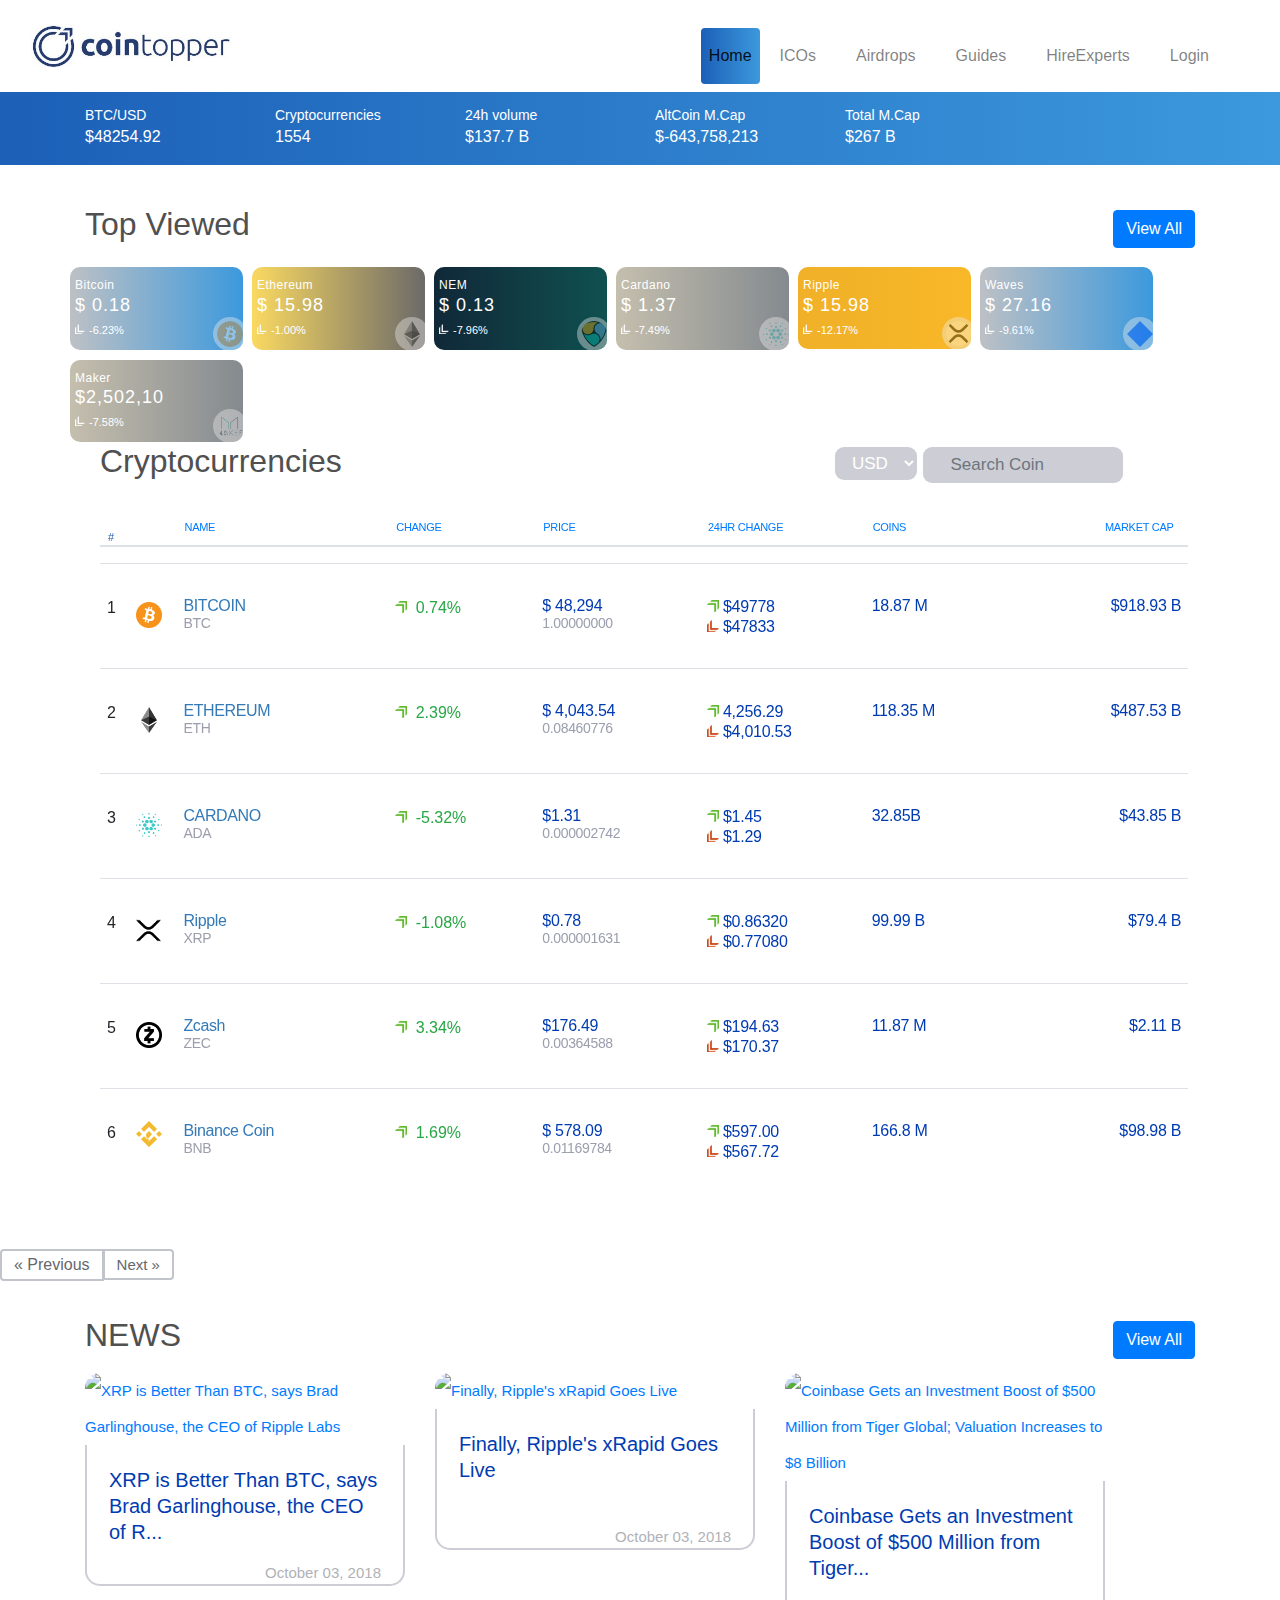
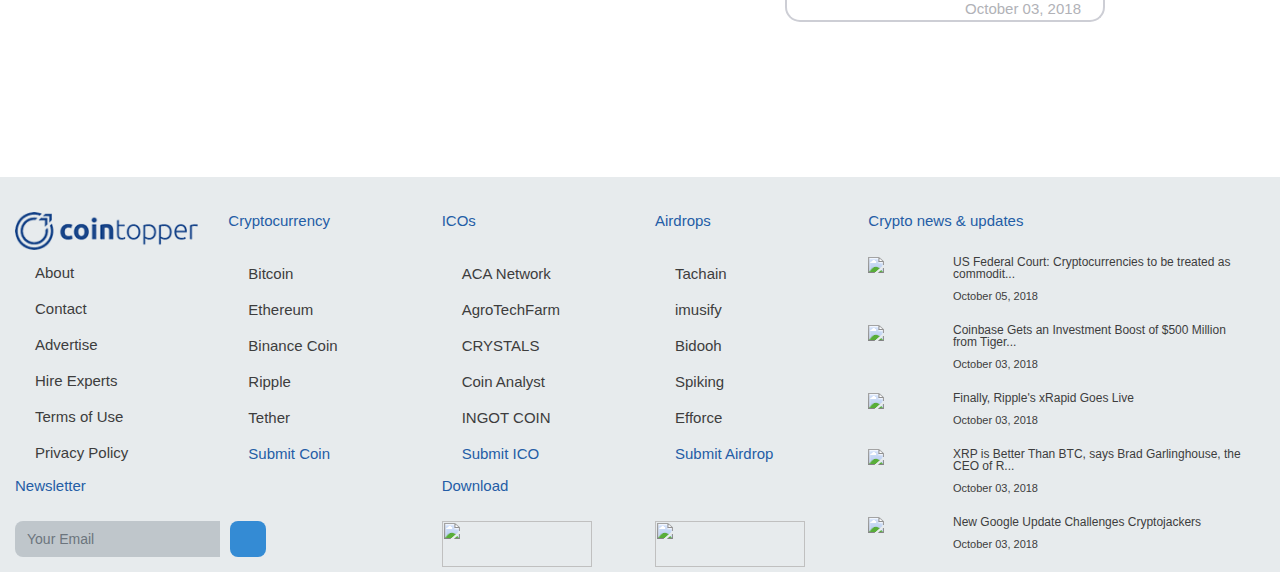
==== commit 13c77dc8: "descriptive comment for code changes" ====
--- a/index.html
+++ b/index.html
@@ -19,12 +19,28 @@
     <link rel="stylesheet"
         href="https://cdn.jsdelivr.net/npm/@fortawesome/fontawesome-free@5.15.4/css/fontawesome.min.css"
         integrity="sha384-jLKHWM3JRmfMU0A5x5AkjWkw/EYfGUAGagvnfryNV3F9VqM98XiIH7VBGVoxVSc7" crossorigin="anonymous">
+
+
+
+
+    <link rel="stylesheet" href="https://cdnjs.cloudflare.com/ajax/libs/slick-carousel/1.8.1/slick-theme.min.css"
+        integrity="sha512-17EgCFERpgZKcm0j0fEq1YCJuyAWdz9KUtv1EjVuaOz8pDnh/0nZxmU6BBXwaaxqoi9PQXnRWqlcDB027hgv9A=="
+        crossorigin="anonymous" referrerpolicy="no-referrer" />
+    <link rel="stylesheet" href="https://cdnjs.cloudflare.com/ajax/libs/slick-carousel/1.8.1/slick.min.css"
+        integrity="sha512-yHknP1/AwR+yx26cB1y0cjvQUMvEa2PFzt1c9LlS4pRQ5NOTZFWbhBig+X9G9eYW/8m0/4OXNx8pxJ6z57x0dw=="
+        crossorigin="anonymous" referrerpolicy="no-referrer" />
+
+
+
+
+
+
     <meta name="viewport" content="width=device-width, initial-scale=1">
 </head>
 
 <body>
     <header>
-        <nav class="navbar navbar-expand-md navbar-light sticky-top">
+        <nav class="navbar navbar-expand-md navbar-light color-black sticky-top">
             <div class="container-fluid">
                 <a class="navbar-brand" href="#">
                     <img src="./cc_logo.jpg"></a>
@@ -56,32 +72,35 @@
             </div>
         </nav>
     </header>
-    <section class="coindetailtop">
+
+    <section class="coin-detail-top">
         <div class="container">
             <div class="row">
-                <div class="col-sm-12 col-md-4 col-lg-2">
+                <div class="col-xs-1 col-sm-4 col-md-2 col-lg-2 col-lg-1 hidden-xs">
                     <h4>BTC/USD</h4>
-                    <span class="coin-detail-value"> $48254.92</span>
+                    <span class="coin-detail-value" id="bitcoin-head"> $48254.92</span>
                 </div>
-                <div class="col-sm-12 col-md-4 col-lg-2">
+                <div class="col-xs-2 col-sm-4 col-md-3 col-lg-2 col-lg-1 hidden-xs">
                     <h4>Cryptocurrencies</h4>
                     <span class="coin-detail-value"> 1554</span>
                 </div>
-                <div class="col-sm-12 col-md-4 col-lg-2">
+                <div class="col-xs-1 col-sm-4 col-md-2 col-lg-2 col-lg-1">
                     <h4>24h volume</h4>
                     <span class="coin-detail-value"> $137.7 B</span>
                 </div>
-                <div class="col-sm-12 col-md-4 col-lg-2">
+                <div class=" col-sm-12 col-md-2 col-lg-2 col-lg-1">
                     <h4>AltCoin M.Cap</h4>
-                    <span class="coin-detail-value"> $-643,758,213,317</span>
+                    <span class="coin-detail-value"> $-643,758,213</span>
                 </div>
-                <div class="col-sm-12 col-md-4 col-lg-2">
+                <div class="col-sm-12 col-md-3 col-lg-2 col-lg-1 col-5-last">
                     <h4>Total M.Cap</h4>
                     <span class="coin-detail-value"> $267 B</span>
                 </div>
             </div>
         </div>
     </section>
+
+
     <section class="main">
         <div class="container">
             <div class="topper-coin">
@@ -93,296 +112,286 @@
                 </div>
             </div>
         </div>
-<div class="container">
-        <ul class="top-coin-box clearfix regular slider slick-initialized slick-slider slick-dotted">
-            <div class="slick-list draggable">
-
-                <div class="slick-track">
-                    <li class="topp-box-detail coin-data slick-slide slick-cloned" style="width: 172px;" tabindex="-1"
-                        role="tabpanel" aria-describedby="slick-slide-control02" data-slick-index="-6"
-                        aria-hidden="true">
-                        <div class="topp-box-inner"
-                            style="background:-moz-linear-gradient(left, #F8A008 100%, #F8A040 100%); /* FF3.6-15 */
-                                         background: -webkit-linear-gradient(left, #F8A008 1%, #F8A040 100%); /* Chrome10-25,Safari5.1-6 */
-                                         background: linear-gradient(left, #F8A008 1%, #F8A040 100%); /* W3C, IE10+, FF16+, Chrome26+, Opera12+, Safari7+ */
-                                         filter: progid:DXImageTransform.Microsoft.gradient( startColorstr='#feffff', endColorstr='',GradientType=0 ); /* IE6-9 */ ">
-                            <h5>Bitcoin </h5>
-                            <div class="top-coin-price coin-topp-price-BTC">$ 49,035</div>
-                            <span class="topp-per ">
-                                <i class="coin-topp-up"></i>
-                                -3.76%
-                            </span>
-                            <span class="top-image ">
-                                <img class="white-circle-top" height="35" width="35" draggable="false"
-                                    onmousedown="return false"
-                                    src="./bitcoin-btc.png"></span>
-                        </div>
-
-                    </li>
-
-                    <li class="topp-box-detail coin-data slick-slide" style="width: 172px;" tabindex="-1"
-                        role="tabpanel" id="slick-slide01" data-slick-index="1" aria-hidden="true">
-                        <div class="topp-box-inner"
-                            style="background:-moz-linear-gradient(left, #307088 100%, #F0A800 100%); /* FF3.6-15 */
-                                         background: -webkit-linear-gradient(left, #307088 1%, #F0A800 100%); /* Chrome10-25,Safari5.1-6 */
-                                         background: linear-gradient(left, #307088 1%, #F0A800 100%); /* W3C, IE10+, FF16+, Chrome26+, Opera12+, Safari7+ */
-                                         filter: progid:DXImageTransform.Microsoft.gradient( startColorstr='#feffff', endColorstr='',GradientType=0 ); /* IE6-9 */ ">
-                            <h5>NEM </h5>
-                            <div class="top-coin-price coin-topp-price-XEM">$ 0.14</div>
-                            <span class="topp-per ">
-                                <i class="coin-topp-up"></i>
-
-                                2.79%
-                            </span>
-                            <span class="top-image ">
-                                <img class="white-circle-top" height="35" width="35" draggable="false"
-                                    onmousedown="return false" src="./nem-xem.png"></span>
-
-                        </div>
-
-
-                    </li>
-                    <li class="topp-box-detail slick-slide coin-data" data-slick-index="2" aria-hidden="true"
-                        tabindex="-1" role="tabpanel" id="slick-slide02" style="width: 172px;">
-                        <div class="topp-box-inner"
-                            style="background:-moz-linear-gradient(left, #00F800 100%, #50A850 100%); /* FF3.6-15 */
-                                         background: -webkit-linear-gradient(left, #00F800 1%, #50A850 100%); /* Chrome10-25,Safari5.1-6 */
-                                         background: linear-gradient(left, #00F800 1%, #50A850 100%); /* W3C, IE10+, FF16+, Chrome26+, Opera12+, Safari7+ */
-                                         filter: progid:DXImageTransform.Microsoft.gradient( startColorstr='#feffff', endColorstr='',GradientType=0 ); /* IE6-9 */ ">
-                            <h5>Ethereum Classic </h5>
-                            <div class="top-coin-price coin-topp-price-ETC">$ 40.75</div>
-                            <span class="topp-per ">
-                                <i class="coin-topp-up"></i>
-
-                                1.19%
-                            </span>
-                            <span class="top-image ">
-                                <img class="white-circle-top" height="35" width="35" draggable="false"
-                                    onmousedown="return false"
-                                    src="https://cointopper.com/images/thumb/ethereum-classic-etc.png"></span>
-
-                        </div>
-
-
-                    </li>
-
-                    <li class="topp-box-detail slick-slide coin-data" data-slick-index="7" aria-hidden="true"
-                        tabindex="-1" role="tabpanel" id="slick-slide07" style="width: 172px;">
-                        <div class="topp-box-inner"
-                            style="background:-moz-linear-gradient(left, #50A890 100%, #60B098 100%); /* FF3.6-15 */
-                                         background: -webkit-linear-gradient(left, #50A890 1%, #60B098 100%); /* Chrome10-25,Safari5.1-6 */
-                                         background: linear-gradient(left, #50A890 1%, #60B098 100%); /* W3C, IE10+, FF16+, Chrome26+, Opera12+, Safari7+ */
-                                         filter: progid:DXImageTransform.Microsoft.gradient( startColorstr='#feffff', endColorstr='',GradientType=0 ); /* IE6-9 */ ">
-                            <h5>Tether </h5>
-                            <div class="top-coin-price coin-topp-price-USDT">$ 1.00</div>
-                            <span class="topp-per ">
-                                <i class="coin-topp-up"></i>
-
-                                0.00%
-                            </span>
-                            <span class="top-image ">
-                                <img class="white-circle-top" height="35" width="35" draggable="false"
-                                    onmousedown="return false"
-                                    src="https://cointopper.com/images/thumb/tether-usdt.png"></span>
-
-                        </div>
-
-
-                    </li>
-                    <li class="topp-box-detail coin-data slick-slide slick-active" style="width: 172px;" tabindex="0"
-                        role="tabpanel" id="slick-slide09" aria-describedby="slick-slide-control03" data-slick-index="9"
-                        aria-hidden="false">
-
-                        <div class="topp-box-inner"
-                            style="background:-moz-linear-gradient(left, #505050 100%, #282828 100%); /* FF3.6-15 */
-                                         background: -webkit-linear-gradient(left, #505050 1%, #282828 100%); /* Chrome10-25,Safari5.1-6 */
-                                         background: linear-gradient(left, #505050 1%, #282828 100%); /* W3C, IE10+, FF16+, Chrome26+, Opera12+, Safari7+ */
-                                         filter: progid:DXImageTransform.Microsoft.gradient( startColorstr='#feffff', endColorstr='',GradientType=0 ); /* IE6-9 */ ">
-                            <h5>Ethereum </h5>
-                            <div class="top-coin-price coin-topp-price-ETH">$ 4,293.74</div>
-                            <span class="topp-per ">
-                                <i class="coin-topp-up"></i>
-
-                                -2.44%
-                            </span>
-                            <span class="top-image ">
-                                <img class="white-circle-top" height="35" width="35" draggable="false"
-                                    onmousedown="return false" src="./ethereum-eth.png"></span>
-                        </div>
-                    </li>
-                    <li class="topp-box-detail slick-slide coin-data" data-slick-index="6" aria-hidden="true"
-                        tabindex="-1" role="tabpanel" id="slick-slide06" aria-describedby="slick-slide-control02"
-                        style="width: 172px;">
-                        <div class="topp-box-inner"
-                            style="background:-moz-linear-gradient(left, #0050F8 100%, #0060F8 100%); /* FF3.6-15 */
-                                         background: -webkit-linear-gradient(left, #0050F8 1%, #0060F8 100%); /* Chrome10-25,Safari5.1-6 */
-                                         background: linear-gradient(left, #0050F8 1%, #0060F8 100%); /* W3C, IE10+, FF16+, Chrome26+, Opera12+, Safari7+ */
-                                         filter: progid:DXImageTransform.Microsoft.gradient( startColorstr='#feffff', endColorstr='',GradientType=0 ); /* IE6-9 */ ">
-                            <h5>Waves </h5>
-                            <div class="top-coin-price coin-topp-price-WAVES">$ 19.00</div>
-                            <span class="topp-per ">
-                                <i class="coin-topp-up"></i>
-                                -3.47%
-                            </span>
-                            <span class="top-image ">
-                                <img class="white-circle-top" height="35" width="35" draggable="false"
-                                    onmousedown="return false"
-                                    src="./waves-waves.png"></span>
-                        </div>
-                    </li>
-                </div>
+
+                                             
+        <div class="container">
+            <div class="row slider">
+                <ul class="top-coin-box">
+                    <div class="bx1">
+                        <li class="top-box-detail">
+                            <div class="top-box-inner">
+                                <h5>
+                                    Bitcoin
+                                </h5>
+                                <div class="top-coin-price coin-topp-price-DOGE">$ 0.18</div>
+                                <span class="topp-per ">
+                                    <i class="coin-topp-up"></i>
+
+                                    -6.23%
+                                </span>
+                                <span class="top-image ">
+                                    <img class="white-circle-top" src="./bitcoin-btc.png">                                        </span>
+                            </div>
+                        </li>
+                    </div>
+                </ul>
+                <ul class="top-coin-box">
+                    <div class="bx2">
+                        <li class="top-box-detail">
+                            <div class="top-box-inner">
+                                <h5>
+                                    Ethereum
+                                </h5>
+                                <div class="top-coin-price coin-topp-price-DOGE">$ 15.98</div>
+                                <span class="topp-per ">
+                                    <i class="coin-topp-up"></i>
+
+                                    -1.00%
+                                </span>
+                                <span class="top-image ">
+                                    <img class="white-circle-top" src=./ethereum-eth.png></span>
+                            </div>
+                        </li>
+                    </div>
+                </ul>
+                <ul class="top-coin-box">
+                    <div class="bx3">
+                        <li class="top-box-detail">
+                            <div class="top-box-inner">
+                                <h5>
+                                    NEM
+                                </h5>
+                                <div class="top-coin-price coin-topp-price-DOGE">$ 0.13</div>
+                                <span class="topp-per ">
+                                    <i class="coin-topp-up"></i>
+
+                                    -7.96%
+                                </span>
+                                <span class="top-image ">
+                                    <img class="white-circle-top" src=./nem-xem.png></span>
+                            </div>
+                        </li>
+                    </div>
+                </ul>
+                <ul class="top-coin-box">
+                    <div class="bx4">
+                        <li class="top-box-detail">
+                            <div class="top-box-inner">
+                                <h5>
+                                    Cardano
+                                </h5>
+                                <div class="top-coin-price coin-topp-price-DOGE">$ 1.37</div>
+                                <span class="topp-per ">
+                                    <i class="coin-topp-up"></i>
+
+                                    -7.49%
+                                </span>
+                                <span class="top-image ">
+                                    <img class="white-circle-top" src=./cardano-ada.png></span>
+                            </div>
+                        </li>
+                    </div>
+                </ul>
+                <ul class="top-coin-box">
+                    <div class="bx5">
+                        <li class="top-box-detail">
+                            <div class="top-box-inner">
+                                <h5>
+                                    Ripple
+                                </h5>
+                                <div class="top-coin-price coin-topp-price-DOGE">$ 15.98</div>
+                                <span class="topp-per ">
+                                    <i class="coin-topp-up"></i>
+
+                                    -12.17%
+                                </span>
+                                <span class="top-image ">
+                                    <img class="white-circle-top" src=./ripple-xrp-new.png></span>
+                            </div>
+                        </li>
+                    </div>
+                </ul>
+                <ul class="top-coin-box">
+                    <div class="bx6">
+                        <li class="top-box-detail">
+                            <div class="top-box-inner">
+                                <h5>
+                                    Waves
+                                </h5>
+                                <div class="top-coin-price ">$ 27.16</div>
+                                <span class="topp-per ">
+                                    <i class="coin-topp-up"></i>
+
+                                    -9.61%
+                                </span>
+                                <span class="top-image ">
+                                    <img class="white-circle-top" src=./waves-waves.png></span>
+                            </div>
+                        </li>
+                    </div>
+                </ul>
+                <ul class="top-coin-box">
+                    <div class="bx7">
+                        <li class="top-box-detail">
+                            <div class="top-box-inner">
+                                <h5>
+                                    Maker
+                                </h5>
+                                <div class="top-coin-price ">$2,502,10</div>
+                                <span class="topp-per ">
+                                    <i class="coin-topp-up"></i>
+
+                                    -7.58%
+                                </span>
+                                <span class="top-image ">
+                                    <img class="white-circle-top" src=./maker-mkr.png></span>
+                            </div>
+                        </li>
+                    </div>
+                </ul>                
             </div>
-        </div>
-        </ul>
-        <!---  <ul class="slick-dots" style="display: block;" role="tablist">
-                <li class="" role="presentation"><button type="button" role="tab" id="slick-slide-control00"
-                        aria-controls="slick-slide00" aria-label="1 of 2" tabindex="-1">1</button></li>
-                <li role="presentation" class=""><button type="button" role="tab" id="slick-slide-control01"
-                        aria-controls="slick-slide03" aria-label="2 of 2" tabindex="-1">2</button></li>
-                <li class="slick-active" role="presentation"><button type="button" role="tab" id="slick-slide-control02"
-                        aria-controls="slick-slide06" aria-label="3 of 2" tabindex="-1">3</button></li>
-                <li role="presentation" class=""><button type="button" role="tab" id="slick-slide-control03"
-                        aria-controls="slick-slide09" aria-label="4 of 2" tabindex="-1">4</button></li>
-            </ul>
-        </ul>-->
-
-        <div class="coinlist">
-            <div class="container">
-                <div class="row">
-                    <div class="col-xs-12 col-md-4">
-                        <h2 class="section-title">Cryptocurrencies</h2>
-                    </div>
-
-                    <div class="col-xs-12 col-md-6 coin-list-filter pull right">
-                        <div class="row row-5">
+            
+
+
+            <div class="coinlist">
+                <div class="container">
+                    <div class="row">
+                        <div class="col-xs-12 col-md-4">
+                            <h2 class="section-title">Cryptocurrencies</h2>
+                        </div>
+
+                        <div class="col-xs-12 col-md-6  coin-list-filter pull right">
+
+
+                            <div class="col-xs-8 col-md-2 padding-5px pull-right">
+                                <div class="form-group">
+                                    <div class="icon-addon addon-sm">
+                                        <form>
+                                            <input type="text" id="cryptocurrency" placeholder="Search Coin"
+                                                class="form-control ui-autocomplete-input">
+                                            <label for="serach" class="glyphicon glyphicon-search" rel="tooltip"
+                                                title="serach"></label>
+                                        </form>
+                                    </div>
+                                </div>
+                            </div>
                             <div class="col-xs-4 col-md-2 padding-5px filter-usd-tbl pull-right">
                                 <div class="select-style">
-                                    <input type="hidden" id="currencyrate" value="1">
-                                    <input type="hidden" id="currencysymbol" value="$">
-                                    <form action="https://cointopper.com" method="POST">
-                                        <input name="_token" type="hidden">
+                                    <!--- <input type="hidden" id="currencyrate" value="1">
+                                        <input type="hidden" id="currencysymbol" value="$">-->
+                                    <form>
                                         <select id="select-currency" name="currency">
                                             <option value="AUD">USD</option>
                                             <option value="BRL">BRL</option>
                                             <option value="CAD">CAD</option>
-
                                         </select>
                                     </form>
                                 </div>
-                                <div class="col-xs-8 col-md-5 padding-5px pull-right">
-                                    <div class="form-group">
-                                        <div class="icon-addon addon-sm">
-                                            <form method="GET" action="https://cointopper.com" accept-charset="UTF-8">
-                                                <input type="text" id="cryptocurrency" placeholder="Search Coin"
-                                                    class="form-control ui-autocomplete-input">
-                                                <label for="serach" class="glyphicon glyphicon-search" rel="tooltip"
-                                                    title="serach"></label>
-                                            </form>
-                                        </div>
-                                    </div>
-                                </div>
-                            </div>
+
+                            </div>
+
                         </div>
                     </div>
                 </div>
             </div>
-        </div>
-
-        <div class="table-responsive">
-            <div class="container">
-                <div class="floattheat-container">
-                    <table class="table coin-list-table tablesorter tablesorter-default floatthead-table">
-                        <colgroup>
-                            <col style="width: 25px;">
-                            <col style="width: 40px;">
-                            <col style="width: 180px;">
-                            <col style="width: 125px;">
-                            <col style="width: 140px;">
-                            <col style="width: 140px;">
-                            <col style="width: 175px;">
-                            <col style="width: 100px;">
-                            <col style="width: 95px;">
-                        </colgroup>
-                        <thead>
-                            <tr role="row" class="tablesorter-headerrow">
-                                <th class="tablesorter-header">
-                                    <div class="tablesorter-header-inner"># <i class="tablesorter-icon"></i>
-                                    </div>
-
-                                </th>
-                                <th width="4%" class="tbl-bitcoin-icon tablesorter-header tablesorter-headerUnSorted">
-                                    <div class="tablesorter-header-inner">
-                                        <i class="tablesorter-icon"></i>
-                                    </div>
-                                </th>
-                                <th width="18%" class="tbl-name-mcap tablesorter-header tablesorter-headerUnSorted"
-                                    aria-label="NAME:">
-                                    <div class="tablesorter-header-inner">
-                                        <a href="#">NAME<i class="fa fa-angle-up" aria-hidden="true">
-                                            </i></a> <i class="tablesorter-icon"></i>
-                                    </div>
-                                </th>
-                                <th width="12.5%" class="th-change tablesorter-header tablesorter-headerUnSorted"
-                                    data-column="3" role="columnheader" aria-label="CHANGE ">
-                                    <div class="tablesorter-header-inner">
-                                        <a href="#">CHANGE
-                                            <i class="fa fa-angle-up" aria-hidden="true"></i></a>
-                                        <i class="tablesorter-icon"></i>
-                                    </div>
-                                </th>
-                                <th width="14%" class="th-price tablesorter-header tablesorter-headerUnSorted"
-                                    data-column="4" role="columnheader" aria-label="PRICE: ">
-                                    <div class="tablesorter-header-inner"><a href="#">PRICE
-                                            <i class="fa fa-angle-down" aria-hidden="true"></i></a>
-                                        <i class="tablesorter-icon"></i>
-                                    </div>
-                                </th>
-
-                                <th width="14%" class="hidden-xs tablesorter-header tablesorter-headerUnSorted"
-                                    data-column="5" role="columnheader" 24HR CHANGE:>
-                                    <div class="tablesorter-header-inner"><a href="#">24HR CHANGE
-                                            <i class="fa fa-angle-up" aria-hidden="true"></i></a>
-                                        <i class="tablesorter-icon"></i>
-                                    </div>
-                                </th>
-                                <!--- <th width="17.5%" class="hidden-xs tablesorter-header tablesorter-headerUnSorted"
+
+            <div class="table-responsive">
+                <div class="container">
+                    <div class="floattheat-container">
+                        <table class="table coin-list-table tablesorter tablesorter-default floatthead-table">
+                            <colgroup>
+                                <col style="width: 25px;">
+                                <col style="width: 40px;">
+                                <col style="width: 180px;">
+                                <col style="width: 125px;">
+                                <col style="width: 140px;">
+                                <col style="width: 140px;">
+                                <col style="width: 175px;">
+                                <col style="width: 100px;">
+                                <col style="width: 95px;">
+                            </colgroup>
+                            <thead>
+                                <tr role="row" class="tablesorter-headerrow">
+                                    <th class="tablesorter-header">
+                                        <div class="tablesorter-header-inner"># <i class="tablesorter-icon"></i>
+                                        </div>
+
+                                    </th>
+                                    <th width="4%"
+                                        class="tbl-bitcoin-icon tablesorter-header tablesorter-headerUnSorted">
+                                        <div class="tablesorter-header-inner">
+                                            <i class="tablesorter-icon"></i>
+                                        </div>
+                                    </th>
+                                    <th width="18%" class="tbl-name-mcap tablesorter-header tablesorter-headerUnSorted"
+                                        aria-label="NAME:">
+                                        <div class="tablesorter-header-inner">
+                                            <a href="#">NAME<i class="fa fa-angle-up" aria-hidden="true">
+                                                </i></a> <i class="tablesorter-icon"></i>
+                                        </div>
+                                    </th>
+                                    <th width="12.5%" class="th-change tablesorter-header tablesorter-headerUnSorted"
+                                        data-column="3" role="columnheader" aria-label="CHANGE ">
+                                        <div class="tablesorter-header-inner">
+                                            <a href="#">CHANGE
+                                                <i class="fa fa-angle-up" aria-hidden="true"></i></a>
+                                            <i class="tablesorter-icon"></i>
+                                        </div>
+                                    </th>
+                                    <th width="14%" class="th-price tablesorter-header tablesorter-headerUnSorted"
+                                        data-column="4" role="columnheader" aria-label="PRICE: ">
+                                        <div class="tablesorter-header-inner"><a href="#">PRICE
+                                                <i class="fa fa-angle-down" aria-hidden="true"></i></a>
+                                            <i class="tablesorter-icon"></i>
+                                        </div>
+                                    </th>
+
+                                    <th width="14%" class="hidden-xs tablesorter-header tablesorter-headerUnSorted"
+                                        data-column="5" role="columnheader" 24HR CHANGE:>
+                                        <div class="tablesorter-header-inner"><a href="#">24HR CHANGE
+                                                <i class="fa fa-angle-up" aria-hidden="true"></i></a>
+                                            <i class="tablesorter-icon"></i>
+                                        </div>
+                                    </th>
+                                    <!--- <th width="17.5%" class="hidden-xs tablesorter-header tablesorter-headerUnSorted"
                                 data-column="6" role="columnheader">
                                 <div class="tablesorter-header-inner">
                                     <a href="#">Graph (7 Day)</a>
                                     <i class="tablesorter-icon"></i>
                                 </div>
                             </th>-->
-                                <th width="10%" class="hidden-xs tablesorter-header tablesorter-headerUnSorted"
-                                    data-column="7" role="columnheader">
-                                    <div class="tablesorter-header-inner"><a href="#">COINS
-                                            <i class="fa fa-angle-up" aria-hidden="true"></i></a>
-                                        <i class="tablesorter-icon"></i>
-                                    </div>
-                                </th>
-                                <th width="9.5%"
-                                    class="hidden-xs text-right tablesorter-header tablesorter-headerUnSorted"
-                                    data-column="8" role="columnheader">
-                                    <div class="tablesorter-header-inner"><a href="#">MARKET CAP
-                                            <i class="fa fa-angle-down" aria-hidden="true"></i></a>
-                                        <i class="tablesorter-icon"></i>
-                                    </div>
-                                </th>
-                            </tr>
-                        </thead>
-                    </table>
-                    <table id="my table" class="table coin-list-table">
-                        <colgroup>
-                            <col style="width: 25px;">
-                            <col style="width: 40px;">
-                            <col style="width: 180px;">
-                            <col style="width: 125px;">
-                            <col style="width: 140px;">
-                            <col style="width: 140px;">
-                            <col style="width: 175px;">
-                            <col style="width: 100px;">
-                            <col style="width: 95px;">
-                        </colgroup>
-                        <!--- <thead>
+                                    <th width="10%" class="hidden-xs tablesorter-header tablesorter-headerUnSorted"
+                                        data-column="7" role="columnheader">
+                                        <div class="tablesorter-header-inner"><a href="#">COINS
+                                                <i class="fa fa-angle-up" aria-hidden="true"></i></a>
+                                            <i class="tablesorter-icon"></i>
+                                        </div>
+                                    </th>
+                                    <th width="9.5%"
+                                        class="hidden-xs text-right tablesorter-header tablesorter-headerUnSorted"
+                                        data-column="8" role="columnheader">
+
+                                        <div class="tablesorter-header-inner"><a href="#">MARKET CAP
+                                                <i class="fa fa-angle-down" aria-hidden="true"></i></a>
+                                            <i class="tablesorter-icon"></i>
+                                        </div>
+                                    </th>
+                                </tr>
+                            </thead>
+                        </table>
+                        <table id="my table" class="table coin-list-table">
+                            <colgroup>
+                                <col style="width: 25px;">
+                                <col style="width: 40px;">
+                                <col style="width: 180px;">
+                                <col style="width: 125px;">
+                                <col style="width: 140px;">
+                                <col style="width: 140px;">
+                                <col style="width: 175px;">
+                                <col style="width: 100px;">
+                                <col style="width: 95px;">
+                            </colgroup>
+                            <!--- <thead>
                         <tr class="size-row" aria-hidden="true" style="height: 17px;">
                             <th class="floatThead-col" aria-label="# " style="height: 17px;"></th>
                             <th class="floatThead-col" aria-label=" " style="height: 17px;"></th>
@@ -393,278 +402,710 @@
                             <th class="floatThead-col" aria-label="COINS  " style="height: 17px;"></th>
                             <th class="floatThead-col" aria-label="MARKET CAP  " style="height: 17px;"></th>
                         </tr>-->
-                        </thead>
-                        <tbody aria-live="polite" aria-relevant="all">
-                            <tr class="coin-row" data-symbol="BTC" role="row">
-                                <td class="tbl-number">1</td>
-                                <td><a>
-                                        <span><img src="./bitcoin-btc.png"></span>
-                                    </a>
-                                </td>
-                                <td>
-                                    <div class="tbl-cap-title">BITCOIN </div>
-                                    <div class="tbl-cap-value">BTC </div>
-                                </td>
-                                <td data-text="0.738888">
-                                    <div class="tbl-change">
-                                        <span class="text-success">
-                                            <i class="tbl-arrow-up"></i>
-                                            0.74%
+                            </thead>
+                            <tbody aria-live="polite" aria-relevant="all">
+                                <tr class="coin-row" data-symbol="BTC" role="row">
+                                    <td class="tbl-number">1</td>
+                                    <td><a>
+                                            <span><img src="./bitcoin-btc.png"></span>
+                                        </a>
+                                    </td>
+                                    <td>
+                                        <div class="tbl-cap-title">BITCOIN </div>
+                                        <div class="tbl-cap-value">BTC </div>
+                                    </td>
+                                    <td data-text="0.738888">
+                                        <div class="tbl-change">
+                                            <span class="text-success">
+                                                <i class="tbl-arrow-up"></i>
+                                                0.74%
+                                            </span>
+                                        </div>
+                                    </td>
+                                    <td class="coin-price-value-td" data-text="48687.85">
+                                        <div class="tbl-price coin-price-value">$ 48,294</div>
+                                        <div class="tbl-price-2">
+                                            <i class="fa fa-bitcoin"></i>1.00000000
+                                        </div>
+                                        </a>
+                                    </td>
+                                    <td class="hidden-xs" data-text="49777.5">
+                                        <div class="tbl-price"><i class="tbl-arrow-up"></i>$49778
+                                        </div>
+                                        <div class="tbl-price"><i class="tbl-arrow-down"></i>$47833
+                                        </div>
+                                        </a>
+                                    </td>
+
+                                    <td data-text="18873906">
+                                        <div class="tbl-coin hidden-xs">
+                                            18.87 M</div>
+                                    </td>
+                                    <td class="text-right market" data-text="918929904242.1">
+                                        <div class="tbl-mcap hidden-xs">
+                                            $918.93 B
+                                            <br>
+                                        </div>
+                                    </td>
+                                </tr>
+                                <tr class="coin-row" data-symbol="BTC" role="row">
+                                    <td class="tbl-number">2</td>
+                                    <td><a>
+                                            <span><img src="./ethereum-eth.png"></span>
+                                        </a>
+                                    </td>
+                                    <td>
+                                        <div class="tbl-cap-title">ETHEREUM </div>
+                                        <div class="tbl-cap-value">ETH </div>
+                                    </td>
+                                    <td data-text="0.738888">
+                                        <div class="tbl-change">
+                                            <span class="text-success">
+                                                <i class="tbl-arrow-up"></i>
+                                                2.39%
+                                            </span>
+                                        </div>
+                                    </td>
+                                    <td class="coin-price-value-td" data-text="48687.85">
+                                        <div class="tbl-price coin-price-value">$ 4,043.54</div>
+                                        <div class="tbl-price-2">
+                                            <i class="fa fa-bitcoin"></i>0.08460776
+                                        </div>
+                                        </a>
+                                    </td>
+                                    <td class="hidden-xs" data-text="49777.5">
+                                        <div class="tbl-price"><i class="tbl-arrow-up"></i>4,256.29
+                                        </div>
+                                        <div class="tbl-price"><i class="tbl-arrow-down"></i>$4,010.53
+                                        </div>
+                                        </a>
+                                    </td>
+
+                                    <td data-text="18873906">
+                                        <div class="tbl-coin hidden-xs">
+                                            118.35 M</div>
+                                    </td>
+                                    <td class="text-right market" data-text="918929904242.1">
+                                        <div class="tbl-mcap hidden-xs">
+                                            $487.53 B
+                                            <br>
+                                        </div>
+                                    </td>
+                                </tr>
+                                <tr class="coin-row" data-symbol="BTC" role="row">
+                                    <td class="tbl-number">3</td>
+                                    <td><a>
+                                            <span><img src="./cardano-ada.png"></span>
+                                        </a>
+                                    </td>
+                                    <td>
+                                        <div class="tbl-cap-title">CARDANO </div>
+                                        <div class="tbl-cap-value">ADA</div>
+                                    </td>
+                                    <td data-text="0.738888">
+                                        <div class="tbl-change">
+                                            <span class="text-success">
+                                                <i class="tbl-arrow-up"></i>
+                                                -5.32%
+                                            </span>
+                                        </div>
+                                    </td>
+                                    <td class="coin-price-value-td" data-text="48687.85">
+                                        <div class="tbl-price coin-price-value">$1.31</div>
+                                        <div class="tbl-price-2">
+                                            <i class="fa fa-bitcoin"></i>0.000002742
+                                        </div>
+                                        </a>
+                                    </td>
+                                    <td class="hidden-xs" data-text="49777.5">
+                                        <div class="tbl-price"><i class="tbl-arrow-up"></i>$1.45
+                                        </div>
+                                        <div class="tbl-price"><i class="tbl-arrow-down"></i>$1.29
+                                        </div>
+                                        </a>
+                                    </td>
+
+                                    <td data-text="18873906">
+                                        <div class="tbl-coin hidden-xs">
+                                            32.85B</div>
+                                    </td>
+                                    <td class="text-right market" data-text="918929904242.1">
+                                        <div class="tbl-mcap hidden-xs">
+                                            $43.85 B
+                                            <br>
+                                        </div>
+                                    </td>
+                                </tr>
+                                <tr class="coin-row" data-symbol="BTC" role="row">
+                                    <td class="tbl-number">4</td>
+                                    <td><a>
+                                            <span><img src="./ripple-xrp-new.png"></span>
+                                        </a>
+                                    </td>
+                                    <td>
+                                        <div class="tbl-cap-title">Ripple </div>
+                                        <div class="tbl-cap-value">XRP</div>
+                                    </td>
+                                    <td data-text="0.738888">
+                                        <div class="tbl-change">
+                                            <span class="text-success">
+                                                <i class="tbl-arrow-up"></i>
+                                                -1.08%
+                                            </span>
+                                        </div>
+                                    </td>
+                                    <td class="coin-price-value-td" data-text="48687.85">
+                                        <div class="tbl-price coin-price-value">$0.78</div>
+                                        <div class="tbl-price-2">
+                                            <i class="fa fa-bitcoin"></i>0.000001631
+                                        </div>
+                                        </a>
+                                    </td>
+                                    <td class="hidden-xs" data-text="49777.5">
+                                        <div class="tbl-price"><i class="tbl-arrow-up"></i>$0.86320
+                                        </div>
+                                        <div class="tbl-price"><i class="tbl-arrow-down"></i>$0.77080
+                                        </div>
+                                        </a>
+                                    </td>
+
+                                    <td data-text="18873906">
+                                        <div class="tbl-coin hidden-xs">
+                                            99.99 B</div>
+                                    </td>
+                                    <td class="text-right market" data-text="918929904242.1">
+                                        <div class="tbl-mcap hidden-xs">
+                                            $79.4 B
+                                            <br>
+                                        </div>
+                                    </td>
+                                </tr>
+                                <tr class="coin-row" data-symbol="BTC" role="row">
+                                    <td class="tbl-number">5</td>
+                                    <td><a>
+                                            <span><img src="./zcash-zec.png"></span>
+                                        </a>
+                                    </td>
+                                    <td>
+                                        <div class="tbl-cap-title">Zcash </div>
+                                        <div class="tbl-cap-value">ZEC</div>
+                                    </td>
+                                    <td data-text="0.738888">
+                                        <div class="tbl-change">
+                                            <span class="text-success">
+                                                <i class="tbl-arrow-up"></i>
+                                                3.34%
+                                            </span>
+                                        </div>
+                                    </td>
+                                    <td class="coin-price-value-td" data-text="48687.85">
+                                        <div class="tbl-price coin-price-value">$176.49</div>
+                                        <div class="tbl-price-2">
+                                            <i class="fa fa-bitcoin"></i>0.00364588
+                                        </div>
+                                        </a>
+                                    </td>
+                                    <td class="hidden-xs" data-text="49777.5">
+                                        <div class="tbl-price"><i class="tbl-arrow-up"></i>$194.63
+                                        </div>
+                                        <div class="tbl-price"><i class="tbl-arrow-down"></i>$170.37
+                                        </div>
+                                        </a>
+                                    </td>
+
+                                    <td data-text="18873906">
+                                        <div class="tbl-coin hidden-xs">
+                                            11.87 M</div>
+                                    </td>
+                                    <td class="text-right market" data-text="918929904242.1">
+                                        <div class="tbl-mcap hidden-xs">
+                                            $2.11 B
+                                            <br>
+                                        </div>
+                                    </td>
+                                </tr>
+                                <tr class="coin-row" data-symbol="BNB" role="row">
+                                    <td class="tbl-number">6</td>
+                                    <td>
+                                        <span><img src="./binance-coin-bnb.png">
                                         </span>
-                                    </div>
-                                </td>
-                                <td class="coin-price-value-td" data-text="48687.85">
-                                    <div class="tbl-price coin-price-value">$ 48,294</div>
-                                    <div class="tbl-price-2">
-                                        <i class="fa fa-bitcoin"></i>1.00000000
-                                    </div>
-                                    </a>
-                                </td>
-                                <td class="hidden-xs" data-text="49777.5">
-                                    <div class="tbl-price"><i class="tbl-arrow-up"></i>$49778
-                                    </div>
-                                    <div class="tbl-price"><i class="tbl-arrow-down"></i>$47833
-                                    </div>
-                                    </a>
-                                </td>
-
-                                <td data-text="18873906">
-                                    <div class="tbl-coin hidden-xs">
-                                        18.87 M</div>
-                                </td>
-                                <td class="text-right market" data-text="918929904242.1">
-                                    <div class="tbl-mcap hidden-xs">
-                                        $918.93 B
-                                        <br>
-                                    </div>
-                                </td>
-                            </tr>
-                            <tr class="coin-row" data-symbol="BTC" role="row">
-                                <td class="tbl-number">2</td>
-                                <td><a>
-                                        <span><img src="./ethereum-eth.png"></span>
-                                    </a>
-                                </td>
-                                <td>
-                                    <div class="tbl-cap-title">ETHEREUM </div>
-                                    <div class="tbl-cap-value">ETH </div>
-                                </td>
-                                <td data-text="0.738888">
-                                    <div class="tbl-change">
-                                        <span class="text-success">
-                                            <i class="tbl-arrow-up"></i>
-                                            2.39%
-                                        </span>
-                                    </div>
-                                </td>
-                                <td class="coin-price-value-td" data-text="48687.85">
-                                    <div class="tbl-price coin-price-value">$ 4,043.54</div>
-                                    <div class="tbl-price-2">
-                                        <i class="fa fa-bitcoin"></i>0.08460776
-                                    </div>
-                                    </a>
-                                </td>
-                                <td class="hidden-xs" data-text="49777.5">
-                                    <div class="tbl-price"><i class="tbl-arrow-up"></i>4,256.29
-                                    </div>
-                                    <div class="tbl-price"><i class="tbl-arrow-down"></i>$4,010.53
-                                    </div>
-                                    </a>
-                                </td>
-
-                                <td data-text="18873906">
-                                    <div class="tbl-coin hidden-xs">
-                                        118.35 M</div>
-                                </td>
-                                <td class="text-right market" data-text="918929904242.1">
-                                    <div class="tbl-mcap hidden-xs">
-                                        $487.53 B
-                                        <br>
-                                    </div>
-                                </td>
-                            </tr>
-                            <tr class="coin-row" data-symbol="BTC" role="row">
-                                <td class="tbl-number">3</td>
-                                <td><a>
-                                        <span><img src="./cardano-ada.png"></span>
-                                    </a>
-                                </td>
-                                <td>
-                                    <div class="tbl-cap-title">CARDANO </div>
-                                    <div class="tbl-cap-value">ADA</div>
-                                </td>
-                                <td data-text="0.738888">
-                                    <div class="tbl-change">
-                                        <span class="text-success">
-                                            <i class="tbl-arrow-up"></i>
-                                            -5.32%
-                                        </span>
-                                    </div>
-                                </td>
-                                <td class="coin-price-value-td" data-text="48687.85">
-                                    <div class="tbl-price coin-price-value">$1.31</div>
-                                    <div class="tbl-price-2">
-                                        <i class="fa fa-bitcoin"></i>0.000002742
-                                    </div>
-                                    </a>
-                                </td>
-                                <td class="hidden-xs" data-text="49777.5">
-                                    <div class="tbl-price"><i class="tbl-arrow-up"></i>$1.45
-                                    </div>
-                                    <div class="tbl-price"><i class="tbl-arrow-down"></i>$1.29
-                                    </div>
-                                    </a>
-                                </td>
-
-                                <td data-text="18873906">
-                                    <div class="tbl-coin hidden-xs">
-                                        32.85B</div>
-                                </td>
-                                <td class="text-right market" data-text="918929904242.1">
-                                    <div class="tbl-mcap hidden-xs">
-                                        $43.85 B
-                                        <br>
-                                    </div>
-                                </td>
-                            </tr>
-                            <tr class="coin-row" data-symbol="BTC" role="row">
-                                <td class="tbl-number">4</td>
-                                <td><a>
-                                        <span><img src="./ripple-xrp-new.png"></span>
-                                    </a>
-                                </td>
-                                <td>
-                                    <div class="tbl-cap-title">Ripple </div>
-                                    <div class="tbl-cap-value">XRP</div>
-                                </td>
-                                <td data-text="0.738888">
-                                    <div class="tbl-change">
-                                        <span class="text-success">
-                                            <i class="tbl-arrow-up"></i>
-                                            -1.08%
-                                        </span>
-                                    </div>
-                                </td>
-                                <td class="coin-price-value-td" data-text="48687.85">
-                                    <div class="tbl-price coin-price-value">$0.78</div>
-                                    <div class="tbl-price-2">
-                                        <i class="fa fa-bitcoin"></i>0.000001631
-                                    </div>
-                                    </a>
-                                </td>
-                                <td class="hidden-xs" data-text="49777.5">
-                                    <div class="tbl-price"><i class="tbl-arrow-up"></i>$0.86320
-                                    </div>
-                                    <div class="tbl-price"><i class="tbl-arrow-down"></i>$0.77080
-                                    </div>
-                                    </a>
-                                </td>
-
-                                <td data-text="18873906">
-                                    <div class="tbl-coin hidden-xs">
-                                        99.99 B</div>
-                                </td>
-                                <td class="text-right market" data-text="918929904242.1">
-                                    <div class="tbl-mcap hidden-xs">
-                                        $79.4 B
-                                        <br>
-                                    </div>
-                                </td>
-                            </tr>
-                            <tr class="coin-row" data-symbol="BTC" role="row">
-                                <td class="tbl-number">5</td>
-                                <td><a>
-                                        <span><img src="./zcash-zec.png"></span>
-                                    </a>
-                                </td>
-                                <td>
-                                    <div class="tbl-cap-title">Zcash </div>
-                                    <div class="tbl-cap-value">ZEC</div>
-                                </td>
-                                <td data-text="0.738888">
-                                    <div class="tbl-change">
-                                        <span class="text-success">
-                                            <i class="tbl-arrow-up"></i>
-                                            3.34%
-                                        </span>
-                                    </div>
-                                </td>
-                                <td class="coin-price-value-td" data-text="48687.85">
-                                    <div class="tbl-price coin-price-value">$176.49</div>
-                                    <div class="tbl-price-2">
-                                        <i class="fa fa-bitcoin"></i>0.00364588
-                                    </div>
-                                    </a>
-                                </td>
-                                <td class="hidden-xs" data-text="49777.5">
-                                    <div class="tbl-price"><i class="tbl-arrow-up"></i>$194.63
-                                    </div>
-                                    <div class="tbl-price"><i class="tbl-arrow-down"></i>$170.37
-                                    </div>
-                                    </a>
-                                </td>
-
-                                <td data-text="18873906">
-                                    <div class="tbl-coin hidden-xs">
-                                        11.87 M</div>
-                                </td>
-                                <td class="text-right market" data-text="918929904242.1">
-                                    <div class="tbl-mcap hidden-xs">
-                                        $2.11 B
-                                        <br>
-                                    </div>
-                                </td>
-                            </tr>
-
-                        </tbody>
-                    </table>
-
+                                    </td>
+                                    <td>
+                                        <div class="tbl-cap-title"> Binance Coin </div>
+                                        <div class="tbl-cap-value">BNB </div>
+                                    </td>
+                                    <td data-text="1.69143">
+                                        <div class="tbl-change">
+                                            <span class="text-success">
+                                                <i class="tbl-arrow-up"></i>
+
+                                                1.69%
+                                            </span>
+                                        </div>
+                                        </a>
+                                    </td>
+                                    <td class="coin-price-value-td" data-text="593.4">
+                                        <div class="tbl-price coin-price-value">$ 578.09</div>
+                                        <div class="tbl-price-2">
+                                            <i class="fa fa-bitcoin"></i>0.01169784
+                                        </div>
+                                        </a>
+                                    </td>
+                                    <td class="hidden-xs" data-text="597">
+                                        <div class="tbl-price"><i class="tbl-arrow-up"></i>$597.00
+                                        </div>
+                                        <div class="tbl-price"><i class="tbl-arrow-down"></i>$567.72
+                                        </div>
+
+                                    </td>
+                                    <!-- here need to change as default -->
+
+                                    <td data-text="166801147.9">
+                                        <div class="tbl-coin hidden-xs">
+                                            166.8 M
+                                        </div>
+                                    </td>
+                                    <td class="text-right market" data-text="98979801163.86">
+                                        <div class="tbl-mcap hidden-xs">
+                                            $98.98 B
+                                            <br>
+                                        </div>
+                                    </td>
+                                </tr>
+                            </tbody>
+                        </table>
+
+                    </div>
                 </div>
+
+            </div>
+    </section>
+
+
+    <div class="text-center">
+        <div class="pagination">
+            <ul class="pagination" role="navigation">
+                <li class="page-item disabled" aria-disabled="true">
+                    <span class="page-link">« Previous</span>
+                </li>
+                <li class="page-item">
+                    <a class="page-link" rel="next">Next »</a>
+                </li>
+            </ul>
+
+        </div>
+    </div>
+
+
+    <section class="stories">
+        <div class="container">
+            <div class="row">
+                <div class="col-xs-12">
+                    <h2 class="section-title pull-left">NEWS</h2>
+                    <a href="https://cointopper.com/news" class="btn btn-primary pull-right">View All</a>
+                </div>
+            </div>
+            <div class="stories-wapper stories-slider slider slick-initialized slick-slider slick-dotted">
+                <div class="slick-list draggable">
+                    <div class="slick-track">
+
+                        <!---  <div class="col-xs-12 col-sm-6 col-md-4 slick-slide slick-cloned" tabindex="-1" role="tabpanel"
+                            style="width: 350px;" aria-describedby="slick-slide-control13" data-slick-index="-3"
+                            aria-hidden="true">
+                            <a class="blog-list-wrap"
+                                href="https://cointopper.com/news/finally-ripples-xrapid-goes-live" tabindex="-1">
+                                <div class="stories-img">
+
+                                    
+                                    <img title="news"
+                                        src="https://cointopper.com/uploads/topics/thumb/finally-ripples-xrapid-goes-live-15385976068960.jpg"
+                                        alt="Finally, Ripple's xRapid Goes Live">
+
+                                </div>
+                                <div class="stories-con clearfix blog-title">
+                           
+                                    <h4>Finally, Ripple's xRapid Goes Live</h4>
+
+                                    <div class="stats pull-right">
+
+                                        <span>October 03, 2018</span>
+                                    </div>
+                                </div>
+                            </a>
+                        </div>-->
+                        <!--- <div class="col-xs-12 col-sm-6 col-md-4 slick-slide slick-cloned" tabindex="-1" role="tabpanel"
+                            aria-describedby="slick-slide-control14" style="width: 350px;" data-slick-index="-2"
+                            aria-hidden="true">
+                            <a class="blog-list-wrap"
+                                href="https://cointopper.com/news/coinbase-gets-an-investment-boost-of-500-million-from-tiger-global-valuation-increases-to-8-billion"
+                                tabindex="-1">
+                                <div class="stories-img">
+
+                                    
+                                    <img title="news"
+                                        src="https://cointopper.com/uploads/topics/thumb/coinbase-gets-an-investment-boost-of-500-million-from-tiger-global-valuation-increases-to-8-billion-15385981723678.png"
+                                        alt="Coinbase Gets an Investment Boost of $500 Million from Tiger Global; Valuation Increases to $8 Billion">
+
+                                </div>
+                                <div class="stories-con clearfix blog-title">
+                                    <h4>Coinbase Gets an Investment Boost of $500 Million from Tiger...</h4>
+
+                                    <div class="stats pull-right">
+
+                                        <span>October 03, 2018</span>
+                                    </div>
+                                </div>
+                            </a>
+                        </div>-->
+                        <!---  <div class="col-xs-12 col-sm-6 col-md-4 slick-slide slick-cloned" tabindex="-1" role="tabpanel"
+                            style="width: 350px;" aria-describedby="slick-slide-control15" data-slick-index="-1"
+                            aria-hidden="true">
+                            <a class="blog-list-wrap"
+                                href="https://cointopper.com/news/bittorrent-seeders-to-get-trx-incentives-after-new-update"
+                                tabindex="-1">
+                                <div class="stories-img">
+
+                                    
+                                    <img title="news"
+                                        src="https://cointopper.com/uploads/topics/thumb/bittorrent-seeders-to-get-trx-incentives-after-new-update-15384177093350.jpg"
+                                        alt="BitTorrent Seeders to Get TRX Incentives After New Update">
+
+                                </div>
+                                <div class="stories-con clearfix blog-title">
+                                    <h4>BitTorrent Seeders to Get TRX Incentives After New Update</h4>
+
+                                    <div class="stats pull-right">
+
+                                        <span>October 01, 2018</span>
+                                    </div>
+                                </div>
+                            </a>
+                        </div>-->
+                        <!---  <div class="col-xs-12 col-sm-6 col-md-4 slick-slide" tabindex="-1" role="tabpanel"
+                            id="slick-slide10" aria-describedby="slick-slide-control10" style="width: 350px;"
+                            data-slick-index="0" aria-hidden="true">
+                            <a class="blog-list-wrap"
+                                href="https://cointopper.com/news/us-federal-court-cryptocurrencies-to-be-treated-as-commodities"
+                                tabindex="-1">
+                                <div class="stories-img">
+                                    <img title="news"
+                                        src="https://cointopper.com/uploads/topics/thumb/us-federal-court-cryptocurrencies-to-be-treated-as-commodities-15387446239784.jpg"
+                                        alt="US Federal Court: Cryptocurrencies to be treated as commodities">
+
+                                </div>
+                                <div class="stories-con clearfix blog-title">
+                                    <h4>US Federal Court: Cryptocurrencies to be treated as commodit...</h4>
+
+                                    <div class="stats pull-right">
+
+                                        <span>October 05, 2018</span>
+                                    </div>
+                                </div>
+                            </a>
+                        </div>-->
+                        <!---  <div class="col-xs-12 col-sm-6 col-md-4 slick-slide" tabindex="-1" role="tabpanel"
+                            id="slick-slide11" style="width: 350px;" aria-describedby="slick-slide-control11"
+                            data-slick-index="1" aria-hidden="true">
+                            <a class="blog-list-wrap"
+                                href="https://cointopper.com/news/new-google-update-challenges-cryptojackers"
+                                tabindex="-1">
+                                <div class="stories-img">
+                                    <img title="news"
+                                        src="https://cointopper.com/uploads/topics/thumb/new-google-update-challenges-cryptojackers-15385526567561.jpg"
+                                        alt="New Google Update Challenges Cryptojackers">
+
+                                </div>
+                                <div class="stories-con clearfix blog-title">
+                                    <h4>New Google Update Challenges Cryptojackers</h4>
+
+                                    <div class="stats pull-right">
+
+                                        <span>October 03, 2018</span>
+                                    </div>
+                                </div>
+                            </a>
+                        </div>-->
+
+                        <div class="col-xs-12 col-sm-6 col-md-4 slick-slide" tabindex="-1" role="tabpanel"
+                            id="slick-slide12" aria-describedby="slick-slide-control11" style="width: 350px;"
+                            data-slick-index="2" aria-hidden="true">
+                            <a class="blog-list-wrap">
+                                <div class="stories-img">
+                                    <img title="news"
+                                        src="https://cointopper.com/uploads/topics/thumb/xrp-is-better-than-btc-says-brad-garlinghouse-the-ceo-of-ripple-labs-15385969066753.jpg"
+                                        alt="XRP is Better Than BTC, says Brad Garlinghouse, the CEO of Ripple Labs">
+                                </div>
+                                <div class="stories-con clearfix blog-title">
+                                    <h4>XRP is Better Than BTC, says Brad Garlinghouse, the CEO of R...</h4>
+                                    <div class="stats pull-right">
+                                        <span>October 03, 2018</span>
+                                    </div>
+                                </div>
+                            </a>
+                        </div>
+
+                        <div class="col-xs-12 col-sm-6 col-md-4 slick-slide" tabindex="-1" role="tabpanel"
+                            id="slick-slide13" style="width: 350px;" aria-describedby="slick-slide-control13"
+                            data-slick-index="3" aria-hidden="true">
+                            <a class="blog-list-wrap">
+                                <div class="stories-img">
+
+                                    <!-- start flexslider -->
+                                    <img title="news"
+                                        src="https://cointopper.com/uploads/topics/thumb/finally-ripples-xrapid-goes-live-15385976068960.jpg"
+                                        alt="Finally, Ripple's xRapid Goes Live">
+                                </div>
+                                <div class="stories-con clearfix blog-title">
+                                    <h4>Finally, Ripple's xRapid Goes Live</h4>
+
+                                    <div class="stats pull-right">
+
+                                        <span>October 03, 2018</span>
+                                    </div>
+                                </div>
+                            </a>
+                        </div>
+                        <div class="col-xs-12 col-sm-6 col-md-4 slick-slide slick-current slick-active" tabindex="0"
+                            role="tabpanel" id="slick-slide14" aria-describedby="slick-slide-control12"
+                            style="width: 350px;" data-slick-index="4" aria-hidden="false">
+                            <a class="blog-list-wrap" tabindex="0">
+                                <div class="stories-img">
+
+                                    <!-- start flexslider -->
+                                    <img title="news"
+                                        src="https://cointopper.com/uploads/topics/thumb/coinbase-gets-an-investment-boost-of-500-million-from-tiger-global-valuation-increases-to-8-billion-15385981723678.png"
+                                        alt="Coinbase Gets an Investment Boost of $500 Million from Tiger Global; Valuation Increases to $8 Billion">
+
+                                </div>
+                                <div class="stories-con clearfix blog-title">
+                                    <h4>Coinbase Gets an Investment Boost of $500 Million from Tiger...</h4>
+                                    <div class="stats pull-right">
+                                        <span>October 03, 2018</span>
+                                    </div>
+                                </div>
+                            </a>
+                        </div>
+
+
+                        <!---  <div class="col-xs-12 col-sm-6 col-md-4 slick-slide slick-active" tabindex="0" role="tabpanel"
+                            id="slick-slide15" style="width: 350px;" aria-describedby="slick-slide-control15"
+                            data-slick-index="5" aria-hidden="false">
+                            <a class="blog-list-wrap"
+                                href="https://cointopper.com/news/bittorrent-seeders-to-get-trx-incentives-after-new-update"
+                                tabindex="0">
+                                <div class="stories-img">    
+                                    <img title="news"
+                                        src="https://cointopper.com/uploads/topics/thumb/bittorrent-seeders-to-get-trx-incentives-after-new-update-15384177093350.jpg"
+                                        alt="BitTorrent Seeders to Get TRX Incentives After New Update">
+
+                                </div>
+                                <div class="stories-con clearfix blog-title">
+                                    <h4>BitTorrent Seeders to Get TRX Incentives After New Update</h4>
+
+                                    <div class="stats pull-right">
+
+                                        <span>October 01, 2018</span>
+                                    </div>
+                                </div>
+                            </a>
+                        </div>
+                       <div class="col-xs-12 col-sm-6 col-md-4 slick-slide slick-cloned slick-active" tabindex="-1"
+                            role="tabpanel" aria-describedby="slick-slide-control10" style="width: 350px;"
+                            data-slick-index="6" aria-hidden="false">
+                            <a class="blog-list-wrap"
+                                href="https://cointopper.com/news/us-federal-court-cryptocurrencies-to-be-treated-as-commodities"
+                                tabindex="0">
+                                <div class="stories-img">
+
+                                
+                                    <img title="news"
+                                        src="https://cointopper.com/uploads/topics/thumb/us-federal-court-cryptocurrencies-to-be-treated-as-commodities-15387446239784.jpg"
+                                        alt="US Federal Court: Cryptocurrencies to be treated as commodities">
+
+                                </div>
+                                <div class="stories-con clearfix blog-title">
+                                    <h4>US Federal Court: Cryptocurrencies to be treated as commodit...</h4>
+
+                                    <div class="stats pull-right">
+
+                                        <span>October 05, 2018</span>
+                                    </div>
+                                </div>
+                            </a>
+                        </div>
+                        <div class="col-xs-12 col-sm-6 col-md-4 slick-slide slick-cloned" tabindex="-1" role="tabpanel"
+                            style="width: 350px;" aria-describedby="slick-slide-control11" data-slick-index="7"
+                            aria-hidden="true">
+                            <a class="blog-list-wrap"
+                                href="https://cointopper.com/news/new-google-update-challenges-cryptojackers"
+                                tabindex="-1">
+                                <div class="stories-img">
+
+                    
+                                    <img title="news"
+                                        src="https://cointopper.com/uploads/topics/thumb/new-google-update-challenges-cryptojackers-15385526567561.jpg"
+                                        alt="New Google Update Challenges Cryptojackers">
+
+                                </div>
+                                <div class="stories-con clearfix blog-title">
+                                    <h4>New Google Update Challenges Cryptojackers</h4>
+
+                                    <div class="stats pull-right">
+
+                                        <span>October 03, 2018</span>
+                                    </div>
+                                </div>
+                            </a>
+                        </div>
+                        <div class="col-xs-12 col-sm-6 col-md-4 slick-slide slick-cloned" tabindex="-1" role="tabpanel"
+                            aria-describedby="slick-slide-control12" style="width: 350px;" data-slick-index="8"
+                            aria-hidden="true">
+                            <a class="blog-list-wrap"
+                                href="https://cointopper.com/news/xrp-is-better-than-btc-says-brad-garlinghouse-the-ceo-of-ripple-labs"
+                                tabindex="-1">
+                                <div class="stories-img">
+
+                            
+                                    <img title="news"
+                                        src="https://cointopper.com/uploads/topics/thumb/xrp-is-better-than-btc-says-brad-garlinghouse-the-ceo-of-ripple-labs-15385969066753.jpg"
+                                        alt="XRP is Better Than BTC, says Brad Garlinghouse, the CEO of Ripple Labs">
+
+                                </div>
+                                <div class="stories-con clearfix blog-title">
+                                    <h4>XRP is Better Than BTC, says Brad Garlinghouse, the CEO of R...</h4>
+
+                                    <div class="stats pull-right">
+
+                                        <span>October 03, 2018</span>
+                                    </div>
+                                </div>
+                            </a>
+                        </div>
+                        <div class="col-xs-12 col-sm-6 col-md-4 slick-slide slick-cloned" tabindex="-1" role="tabpanel"
+                            style="width: 350px;" aria-describedby="slick-slide-control13" data-slick-index="9"
+                            aria-hidden="true">
+                            <a class="blog-list-wrap"
+                                href="https://cointopper.com/news/finally-ripples-xrapid-goes-live" tabindex="-1">
+                                <div class="stories-img">
+
+                                    <img title="news"
+                                        src="https://cointopper.com/uploads/topics/thumb/finally-ripples-xrapid-goes-live-15385976068960.jpg"
+                                        alt="Finally, Ripple's xRapid Goes Live">
+
+                                </div>
+                                <div class="stories-con clearfix blog-title">
+                                    <h4>Finally, Ripple's xRapid Goes Live</h4>
+
+                                    <div class="stats pull-right">
+
+                                        <span>October 03, 2018</span>
+                                    </div>
+                                </div>
+                            </a>
+                        </div>
+                        <div class="col-xs-12 col-sm-6 col-md-4 slick-slide slick-cloned" tabindex="-1" role="tabpanel"
+                            aria-describedby="slick-slide-control14" style="width: 350px;" data-slick-index="10"
+                            aria-hidden="true">
+                            <a class="blog-list-wrap"
+                                href="https://cointopper.com/news/coinbase-gets-an-investment-boost-of-500-million-from-tiger-global-valuation-increases-to-8-billion"
+                                tabindex="-1">
+                                <div class="stories-img">
+                                    <img title="news"
+                                        src="https://cointopper.com/uploads/topics/thumb/coinbase-gets-an-investment-boost-of-500-million-from-tiger-global-valuation-increases-to-8-billion-15385981723678.png"
+                                        alt="Coinbase Gets an Investment Boost of $500 Million from Tiger Global; Valuation Increases to $8 Billion">
+
+                                </div>
+                                <div class="stories-con clearfix blog-title">
+                                    <h4>Coinbase Gets an Investment Boost of $500 Million from Tiger...</h4>
+
+                                    <div class="stats pull-right">
+
+                                        <span>October 03, 2018</span>
+                                    </div>
+                                </div>
+                            </a>
+                        </div>
+                        <div class="col-xs-12 col-sm-6 col-md-4 slick-slide slick-cloned" tabindex="-1" role="tabpanel"
+                            style="width: 350px;" aria-describedby="slick-slide-control15" data-slick-index="11"
+                            aria-hidden="true">
+                            <a class="blog-list-wrap"
+                                href="https://cointopper.com/news/bittorrent-seeders-to-get-trx-incentives-after-new-update"
+                                tabindex="-1">
+                                <div class="stories-img">
+
+                                
+                                    <img title="news"
+                                        src="https://cointopper.com/uploads/topics/thumb/bittorrent-seeders-to-get-trx-incentives-after-new-update-15384177093350.jpg"
+                                        alt="BitTorrent Seeders to Get TRX Incentives After New Update">
+
+                                </div>
+                                <div class="stories-con clearfix blog-title">
+                                    <h4>BitTorrent Seeders to Get TRX Incentives After New Update</h4>
+
+                                    <div class="stats pull-right">
+
+                                        <span>October 01, 2018</span>
+                                    </div>
+                                </div>
+                            </a>
+                        </div>-->
+                    </div>
+                </div>
+                <!---
+                <ul class="slick-dots" style="display: block;" role="tablist">
+                    <li class="" role="presentation"><button type="button" role="tab" id="slick-slide-control10"
+                            aria-controls="slick-slide10" aria-label="1 of 2" tabindex="-1">1</button></li>
+                    <li role="presentation" class=""><button type="button" role="tab" id="slick-slide-control11"
+                            aria-controls="slick-slide12" aria-label="2 of 2" tabindex="-1">2</button></li>
+                    <li role="presentation" class="slick-active"><button type="button" role="tab"
+                            id="slick-slide-control12" aria-controls="slick-slide14" aria-label="3 of 2"
+                            tabindex="-1">3</button></li>
+                </ul>-->
             </div>
         </div>
     </section>
     <footer>
+
         <div class="container-fluid">
             <div class="row">
                 <div class="col-xs-12 col-md-8">
                     <div class="row">
-                        <div class="col-xs-7 col-md-3">
+                        <div class="col-xs-5 col-sm-5 col-md-3">
                             <div class="footer-logo">
-                                <img src="./cc_logo.jpg" alt="logo" title="cointopper">
+                                <img src="./footer_logo.png" alt="logo" title="cointopper">
                             </div>
                             <ul class="footer-links">
-                                <li><a>About</a></li>
-                                <li><a>Contact</a></li>
-                                <li><a>Advertise</a> </li>
-                                <li><a>Hire Experts</a></li>
-                                <li><a>Terms of Use</a></li>
-                                <li><a>Privacy Policy</a></li>
-
+                                <li>About</li>
+                                <li>Contact</li>
+                                <li>Advertise</li>
+                                <li>Hire Experts</li>
+                                <li>Terms of Use</li>
+                                <li>Privacy Policy</li>
                             </ul>
                         </div>
-                        <div class="col-xs-5 col-md-3">
+                        <div class="col-xs-7 col-sm-7 col-md-3">
                             <h4 class="footer-link-title">Cryptocurrency</h4>
                             <ul class="footer-links">
-                                <li><a>Bitcoin </a></li>
-                                <li><a>Ethereum </a></li>
-                                <li><a>Binance Coin </a></li>
-                                <li><a>Ripple </a></li>
-                                <li><a>Tether </a></li>
+                                <li>Bitcoin </li>
+                                <li>Ethereum</li>
+                                <li>Binance Coin </li>
+                                <li>Ripple</li>
+                                <li>Tether</li>
                                 <li><a class="footer-link-title">Submit Coin</a></li>
                             </ul>
                         </div>
-                        <div class="col-xs-7 col-md-3">
+                        <div class="col-xs-5 col-sm-5 col-md-3">
                             <h4 class="footer-link-title">ICOs</h4>
                             <ul class="footer-links">
-                                <li><a>ACA Network</a></li>
-                                <li><a>AgroTechFarm</a></li>
-                                <li><a>CRYSTALS</a></li>
-                                <li><a>Coin Analyst</a></li>
-                                <li><a>INGOT COIN</a></li>
+                                <li>ACA Network</li>
+                                <li>AgroTechFarm</li>
+                                <li>CRYSTALS</li>
+                                <li>Coin Analyst</li>
+                                <li>INGOT COIN</li>
                                 <li><a class="footer-link-title">Submit ICO</a></li>
                             </ul>
                         </div>
-                        <div class="col-xs-5 col-md-3">
+                        <div class="col-xs-7 col-sm-7 col-md-3">
                             <h4 class="footer-link-title">Airdrops</h4>
                             <ul class="footer-links">
                                 <li>Tachain</li>
@@ -675,7 +1116,6 @@
                                 <li><a class="footer-link-title">Submit Airdrop</a></li>
                             </ul>
                         </div>
-
                     </div>
                     <div class="row">
                         <div class="col-xs-12 col-md-6 footer-row">
@@ -701,7 +1141,7 @@
                                 </form>
                             </div>
                         </div>
-                        <div class="col-xs-6 col-md-3">
+                        <div class="col-xs-6 col-sm-4 col-md-3">
                             <div class="row">
                                 <div class="col-xs-12 col-md-12">
                                     <h4 class="footer-link-title pull-left footer-download">Download</h4>
@@ -713,7 +1153,6 @@
                                     <img style="max-height: 50px; height: 46px !important;" height="50px" width="150px"
                                         class="footer-android"
                                         src="https://cointopper.com/images/android_app_icon.png"></a>
-
                             </div>
                         </div>
                         <div class="col-xs-6 col-md-3">
@@ -729,9 +1168,6 @@
                                         class="footer-ios" src="https://cointopper.com/images/ios_app_icon.png"></a>
                             </div>
                         </div>
-                        <div class="col-xs-12 col-md-4">
-                        </div>
-
                     </div>
                 </div>
                 <div class="col-xs-12 col-md-4">
@@ -812,11 +1248,54 @@
                             </div>
                         </div>
                     </div>
-
                 </div>
             </div>
         </div>
     </footer>
+
+    <script src="https://ajax.googleapis.com/ajax/libs/jquery/3.5.1/jquery.min.js"></script>
+    <script src="https://cdnjs.cloudflare.com/ajax/libs/slick-carousel/1.8.1/slick.min.js"
+        integrity="sha512-XtmMtDEcNz2j7ekrtHvOVR4iwwaD6o/FUJe6+Zq+HgcCsk3kj4uSQQR8weQ2QVj1o0Pk6PwYLohm206ZzNfubg=="
+        crossorigin="anonymous" referrerpolicy="no-referrer"></script>
+    <script type="text/javascript">
+        $('.slider').slick({
+            dots: true,
+            infinite: true,
+            speed: 300,
+            slidesToShow: 6,
+            slidesToScroll: 1,
+            responsive: [
+                {
+                    breakpoint: 1024,
+                    settings: {
+                        slidesToShow: 4,
+                        slidesToScroll: 1,
+                        infinite: true,
+                        dots: true
+                    }
+                },
+                {
+                    breakpoint: 600,
+                    settings: {
+                        slidesToShow: 3,
+                        slidesToScroll: 2,
+                        dots: false
+                    }
+                },
+                {
+                    breakpoint: 480,
+                    settings: {
+                        slidesToShow: 2,
+                        slidesToScroll: 1,
+                        dots: false
+                    }
+                }
+                // You can unslick at a given breakpoint now by adding:
+                // settings: "unslick"
+                // instead of a settings object
+            ]
+        });
+    </script>
 </body>
 
 </html>--- a/style.css
+++ b/style.css
@@ -1,5 +1,10 @@
-body{
-    font-family: 'Rubik',sans-serif;   
+html,body{
+    font-family: 'Rubik',sans-serif; 
+    width: 100%;
+    overflow-x: hidden; 
+}
+::-webkit-scrollbar{
+    display: none;
 }
  .navbar-nav li a{
     color: #202020;
@@ -12,7 +17,7 @@
 }
 .navbar-nav li.active a{
  background: linear-gradient(to right,#1c60b8 1%,#3c99dd 100%);
- color:white;
+ color:#fff;
  border-radius:4px;
 }
 .nav-item{
@@ -21,8 +26,8 @@
 .navbar-nav{
     margin: 20px;
 }
-.nav-link{
-    color: black;
+.navbar-light .navbar-nav .nav-link{
+    color:black;
 }
 header img{
     max-width: 200px;
@@ -39,33 +44,45 @@
     border: 1px solid transparent;
     border-radius: 4px;
 }
-.coindetailtop{
+
+/*/////////////////container fluid/////////*/
+
+.coin-detail-top{
     padding: 16px 0;
     width: 100%;
     z-index: 99;
     margin-bottom: 45px;
-    
+    display: block;
     background: linear-gradient(to right,#1c60b8 1%,#3c99dd 100%);  
 }
-.coindetailtop h4{
+.coin-detail-top h4{
     margin: 0 0 2px;
     font-size: 14px;
     color: #fff;
     line-height: 1.1;
     font-weight: 400;
 }
+.coin-detail-top h4 span{
+    text-align: center;
+}
 .coin-detail-value{
     color: #fff;
     font-size: 16px;
 }
-.col-sm-12{
+.coin-detail-top .col-lg-1-5{
+    width: 21%;
+}
+.coin-detail-top .col-lg-2-5{
+    width: 21%;
+}
+/*.coin-detail-top .col-sm-12{
 
     float: left;
     min-height: 1px;
     padding-right: 15px;
     padding-left: 15px;
 }
-.col-xs-4{
+.coin-detail-top .col-xs-4{
     float: left;
     position: relative;
     width: 33%;
@@ -73,11 +90,12 @@
     padding-right: 15px;
     padding-left: 15px;
 }
-.col-5-last{
+.coin-detail-top .col-5-last{
     width: auto;
     display: block;
 }
-.col-lg-1-5{
+
+.coin-detail-top .col-lg-2{
     width: 21%;
 }
 .col-xs-12{
@@ -88,15 +106,30 @@
     padding-right: 15px;
     padding-left: 15px;
 }
-.col-md-6{
+.coin-detail-top .col-xs-2{
+    width: 10%;
+    display: block;
+
+}
+.coin-detail-top .col-md-6{
     width: 50%;
-}
+}*/
+.col-xs-12{
+    width: 100%;
+    float: left;
+    position: relative;
+    min-height: 1px;
+    padding-right: 15px;
+    padding-left: 15px;
+}
+
 .pull-right{
     float: right!important;
 }
 .pull-left{
     float: left!important;
 }
+ /*//////////Top viewed button////////*/
 .btn{
     background-color: #cdced5;
     color: #fff;
@@ -115,6 +148,11 @@
     background-image: none;
     border-radius: 4px;
 }
+.btn-primary{
+    color: #fff;
+    background-color: #cdced5;
+    border-color: #cdced5;
+}
 .section-title{
     color: #505050;
     font-size: 32px;
@@ -122,6 +160,7 @@
     font-weight: 500;
     line-height: 28px;
 }
+/*//////////////Boxes////////////
 .slick-dots{
     position: absolute;
     bottom: -25px;
@@ -177,8 +216,7 @@
     margin-left: auto;
     margin-right: auto;
     opacity: 1;
-    width: 4472px;
-    
+    width: 4472px;   
 }
 .top-coin-box{
     padding: 0;
@@ -193,7 +231,7 @@
 .top-coin-price{
     font-size: 18px;
     font-weight: 500;
-    letter-spacing: 2px;
+    letter-spacing: 1px;
     line-height: 24px;
 }
 .fa fa-angle-double-right{
@@ -243,29 +281,165 @@
     overflow:hidden ;
 }
 .topp-box-inner{
-margin: 5px;
-padding: 10px;
-color: #fff;
-position: relative;
+    margin: 5px;
+    padding: 10px;
+    color: #fff;
+    position: relative;
 border-radius: 10px;
 }
 .slick-slide image{
     display: block;
 }
-.coinlist{
+/*.coinlist{
     margin: 45px 0 30px;
-}
+}*/
 .row{
     margin-right: -15px;
     margin-left: -15px;
 }
-.section-title{
-    color: #505050;
-    font-size: 32px;
-    margin: 0 0 24px;
+
+
+.top-coin-box{
+    padding: 0;
+    margin: 0;
+    margin:0 -5px;
+}
+.top-box-detail{
+    width: 172px;
+}
+
+.top-coin-price{
+    font-size: 18px;
     font-weight: 500;
-    line-height: 28px;
-}
+    letter-spacing: 1px;
+    line-height: 24px;
+    color: white;
+}
+.fa fa-angle-double-right{
+    color: white;
+    width: 10px;
+    height:10px;
+    background-size:100px;
+    margin:7px 4px 0 0;
+    float:left;
+}
+.white-circle-top{
+    background:#f1eded;
+    border-radius: 50%;
+    padding: 4px; 
+}
+.topp-per{
+    font-size: 11px;
+    color: #fff;
+}
+.coin-topp-up{
+    background: url(./down_arrow.png)left top no-repeat;
+    display: inline-block;
+    width: 10px;
+    height: 10px;
+    background-size: 100%;
+    margin: 7px 4px 0 0;
+    float: left;
+}
+
+ .top-image{
+    display: block;
+    float:right;
+    max-width: 62px;
+    max-height:85px;
+    top:1px;
+    right: 2px;
+    bottom: 2px;
+    font-size: 8px;
+    opacity: .4;
+} 
+.top-box-detail h5{
+    color: white;
+    font-size: 12px;
+    margin: 0;
+    letter-spacing: .5px;
+    font-weight: 300;
+    text-overflow: ellipsis;
+    white-space: nowrap;
+    overflow:hidden ;
+}
+.topp-box-inner{
+    margin: 5px;
+    padding: 10px;
+    color: #fff;
+    position: relative;
+    border-radius: 10px;
+
+}
+.bx1{
+    
+    background: linear-gradient(to right,#bcc0c5 1%,#3c99dd 100%); 
+    border-radius: 10px;
+    margin: 5px;
+    padding:5px;
+    width: 90%;
+    overflow: hidden;
+    position: relative;
+}
+.bx2{
+    background:linear-gradient(to left,#6d6b69 1%,#fad961 100%); 
+    border-radius: 10px;
+    margin:5px;
+    padding:  5px;
+    width: 90%;
+    overflow: hidden;
+    position: relative;
+}
+.bx3{
+    background:linear-gradient(to left, #105050 1%, #102838 100%); 
+    border-radius: 10px;
+    margin: 5px;
+    padding: 5px; 
+    width: 90%;
+    overflow: hidden;
+    position: relative;
+}
+.bx4{
+    background: linear-gradient(to right,#c4bead 1%,#848a8f 100%); 
+    border-radius: 10px;
+    margin: 5px;
+    padding: 5px;
+    width: 90%;
+    overflow: hidden;
+    position: relative;
+}
+.bx5{
+    background:linear-gradient(to left, #F8B828 1%, #F0B028 100%);
+    border-radius: 10px;
+    margin: 5px;
+    padding: 5px;
+    width: 90%;
+    overflow: hidden;
+    position: relative;
+}
+.bx6{
+    background: linear-gradient(to right,#bcc0c5 1%,#3c99dd 100%); 
+    border-radius: 10px;
+    margin: 5px;
+    padding: 5px;
+    width: 90%;
+    overflow: hidden;
+    position: relative;
+
+}
+.bx7{
+    background: linear-gradient(to right,#c4bead 1%,#848a8f 100%); 
+    margin: 5px;
+    padding: 5px;
+    width: 90%;
+    overflow: hidden;
+    position: relative;
+    border-radius: 10px;
+
+}
+
+/*//////////////cryptocurrency/////////////*/
+
 .col-md-4{
     width: 33.33%;
     float: left;
@@ -280,7 +454,6 @@
 .filter-usd-tbl{
     width: 14%;
 }
-
 .padding-5px{
     padding-right: 5px;
     padding-left: 5px;
@@ -288,12 +461,10 @@
 .select-style{
     width: 100%;
     border-radius: 9px;
-    overflow:hidden;
     position: relative;
 }
 .select-style select{
     padding: 6px 13px;
-    width: 130%;
     border: 0;
     box-shadow: none;
     background-color: #cdced5;
@@ -321,10 +492,11 @@
     line-height: 1.5;
     border:0;
     box-shadow: none;
-     background-color: #cdced5;
+    background-color: #cdced5;
     color: #fff;
     font-size: 17px;
     border-radius: 9px;
+    width: 200px;
 }
 .form-control{
     display: block;
@@ -343,15 +515,26 @@
     color: #fff;
 }
 .glyphicon{
+    position: absolute;
+    z-index: 2;
+    left:2px;
+    font-size: 14px;
+    width: 20px;
+    margin-left: -3.5px;
+    text-align: center;
+    padding: 10px 0;
+    top:0;
+    color: #fff;
     display: inline-block;
     font-family: 'Glyphicons Halflings';
     font-style: normal;
     font-weight: 400;
     line-height: 1;
 }
+/*//////////////table////////////////*/
 .table-responsive{
     min-height: .01%;
-    overflow-x: auto;
+    overflow-x:hidden;
 }
 .floattheat-container{
     overflow-x: hidden;
@@ -362,6 +545,10 @@
     will-change: transform;
     left: 0px;
     width:1200px;
+}
+.tablesorter-header-inner a{
+    font-size: 11px;
+    border: 0;
 }
 .table colgroup thead tr th{
     border: 0;
@@ -407,6 +594,11 @@
     padding: 32px 7px;
     
 }
+.table thead th{
+    border-bottom:  0;
+    border-top: 0;
+    border:0;
+}
 .tbl-cap-title{
     color:#337ab7;
     font-size: 16px;
@@ -466,6 +658,109 @@
     line-height: 19px;
     letter-spacing: -0.27px;
 }
+
+/*///////pagination//////////*/
+
+.text-center{
+    text-align: center;
+}
+.pagination{
+    margin-bottom: 0;
+    display: inline-block;
+    padding-left: 0;
+    margin: 20px 0;
+    border-radius: 4px;
+    text-align: center;
+}
+.pagination li{
+    display: inline-block;
+}
+.page-link{
+    color: #65676d!important;
+    border: 2px solid #c2c4cc!important;
+}
+.pagination li a{
+    position: relative;
+    float: left;
+    padding: 6px 12px;
+    line-height: 1;
+    text-decoration: none;
+    background-color: #fff;
+}
+.pagination li :last-child a{
+    margin: 0 1px;
+    font-size: 15px;
+}
+.pagination li :first-child span{
+    margin: 0 1px;
+    font-size: 15px;
+    border-radius: 9px;
+    display: inline-block;        
+}
+.pagination li span{
+    position: relative;
+    float: left;
+    padding: 6px 12px;
+    line-height: 1;
+    text-decoration: none;
+    background-color: #fff;
+    border: 1px solid #ddd;
+}
+
+/*/////////stories///////////*/
+.stories{
+    margin-bottom: 50px;
+}
+.stories-img img{
+    width: 100%;
+    height: 100%;
+    border-top-left-radius:15px;
+    border-top-right-radius: 15px;
+}
+.stories-slider{
+    margin: 0 -15px;
+}
+.slick-list{
+    position: relative;
+    display: block;
+    overflow: hidden;
+    margin: 0;
+    padding: 0;
+}
+.slick-slide img{
+    display: block;
+}
+.stories-con h4{
+    margin: 0 0 4px;
+    color: #003bb2;
+    line-height: 26px;
+    font-size: 20px;
+    font-weight: 500;
+    height: 84px;
+}
+.blog-list-wrap .stories-con{
+    padding-bottom: 12px;
+
+}
+.slick-initialized .slick-slide{
+    display: block;
+}
+.stories-con{
+    border: 2px solid #cdced5;
+    padding: 22px;
+    height: 141px;
+    border-top: 0;
+    border-bottom-right-radius:15px;
+    border-bottom-left-radius:15px;
+}
+.blog-list-wrap .stats span{
+    color: #b1b2b7;
+    padding-left: 2px;
+    font-weight: 300;
+}
+
+/*//////////////////////footer///////////////////*/ 
+
 footer{
      background: #e7ebed;
      margin-top: 100px;
@@ -493,7 +788,6 @@
     margin: 5px;
     padding: 0 15px;
 }
-
 .footer-link-title{
     color: #245da6;
     font-size: 15px;
@@ -505,10 +799,18 @@
     float: left;
 }
 .col-md-3{
-    width: 25%;
+    width: 50%;
 }
 .col-xs-5{
     width: 41%;
+}
+.col-xs-7{
+    width: 58%;
+    float: left;
+}
+.col-sm-5{
+    width: 10%;
+    float: left;
 }
 .col-xs-8{
     position: relative;
@@ -564,6 +866,215 @@
     max-height: 50px;
     height: 46px;
 }
-text-left{
+.text-left{
     text-align: left;
-}+}
+/*//////media query//////////////*/
+
+@media(max-width:767px){
+    body{
+        overflow-x: hidden;
+    }
+.coin-detail-top
+{
+margin-top:30px;
+}
+.coin-detail-top h4{
+    font-size: 12px;
+}
+.coin-detail-value{
+    font-size: 14px;
+}
+.coin-detail-top .col-sm-12{
+    float: left;
+}
+.coin-detail-top .col-lg-1{
+width: 21%;
+}
+
+.section-title{
+    font-size: 24px;
+    display: inline-block;
+    line-height: normal;
+}
+.icon-addon.addon-sm .form-control{
+    width: 300px;
+}
+.select-style select{
+    padding: 6px 45px;
+}
+.slick-dotted.slick-slider{
+    margin-bottom: 50px;
+}
+.coin-list{
+    margin-top: 30px;
+}
+.coin-list .table-responsive{
+    overflow:hidden;
+}
+.floatThead-container{
+    position: relative;
+   transform: translateX(0) translateY(44px) !important;
+}
+.coin-list-table{
+    width: 100%;
+}
+.tbl-cap-title .tbl-change{
+    font-size: 12px;
+}   
+.tbl-image{
+    margin-left:5px;
+    margin-top:5px;
+}
+.tbl-number{
+    width: 4%;
+    padding-top: 25px;
+}
+.coin-detail-value, .tbl-price{
+    font-size: 14px;
+}
+.tbl-arrow-down, .tbl-arrow-up{
+    width: 10px;
+    height: 10px;
+    margin-top: 2px;
+}
+.tbl-coin{
+    font-size: 12px;
+}
+.tbl-mcap{
+    font-size: 12px;
+}
+.hidden-xs{
+    display: none;
+}
+.table tbody tr td{
+    padding: 20px 4px;
+}
+.coin-detail-top h4 .tbl-cap-value .tbl-price-2{
+    font-size: 12px;
+}
+.coin-detail-value .tbl-price{
+    font-size: 14px;
+}
+.coin-list .table-responsive{
+    overflow: hidden;
+}
+.footer-links li{
+    width: 80%;
+}
+.footer-newsletter{
+    bottom:70px;
+}
+.footer-download{
+    margin-top: -65px;
+    padding-bottom: 40px;
+}
+.footer-guide-text{
+    margin-left: -45px;
+    width: 70%;
+}
+/*.footer-text p{
+    line-height: 1;
+    font-size: 20px;
+}*/
+}
+@media screen and (max-width:767px) {
+    .table-responsive .table{
+        margin-bottom: 15px;
+        width: 100%;
+    }
+}
+@media(min-width:768px) and (max-width:992px)
+{
+    .coin-detail-top .col-lg-1{
+        width: 20%;
+    }
+}
+@media(max-width:991px){
+    .topp-box-detail{
+        width: 15%;
+    }
+    .coin-detail-top .col-lg-1{
+        width: 21%;
+    }
+    .coin-detail-top .col-lg-2{
+        width: 30%;
+    }
+    .coin-detail-top .col-sm-12{
+        width: 30%;  
+    } 
+    .top-coin-price{
+        font-size: 20px;
+    }
+    .filter-usd-tbl{
+        width: 24%;
+    }
+    .table-responsive{
+        border: 0;
+    }
+    .footer{
+        position: static;
+        margin-top: 20px;
+    }
+    .footer-logo +.footer-links{
+        margin-bottom: 20px;
+    }
+    .footer-link-title{
+        margin-bottom: 15px;
+    }
+.footer-app-icon a{
+    display: block;
+    margin: 10px 0;
+}
+}
+@media (max-width:576px){
+    .coin-detail-top .col-sm-12{
+        width: 30%;  
+    }
+    .coin-detail-top .col-lg-1{
+        width: 30%;
+    }
+    .coin-detail-top .col-lg-2{
+        width: 30%;
+    }
+
+}
+@media(max-width:361px)
+{
+    /*.container-fluid .navbar-header{
+        margin-right: -15px;
+        margin-left: -15px;
+    }*/
+    .coin-detail-top .col-xs-4{
+        width: 10%;
+        display: block;
+        display: none;
+    }
+    .coin-detail-top .col-xs-2{
+        width: 10%;
+    }
+    /*.coin-detail-top .col-lg-2{
+        width: 20%;
+    }*/
+    .coin-detail-top .col-sm-12{
+        width: 30%;
+    }
+    .slick-track .top-box-detail{
+        width: 300px;
+    }
+    .footer-text p{
+        font-size: 14px;
+        
+    }
+    .footer .col-xs-5{
+        width: 41%;
+    }
+    .col-xs-4{
+        width: 33%;
+    }
+    
+}
+
+
+
+
